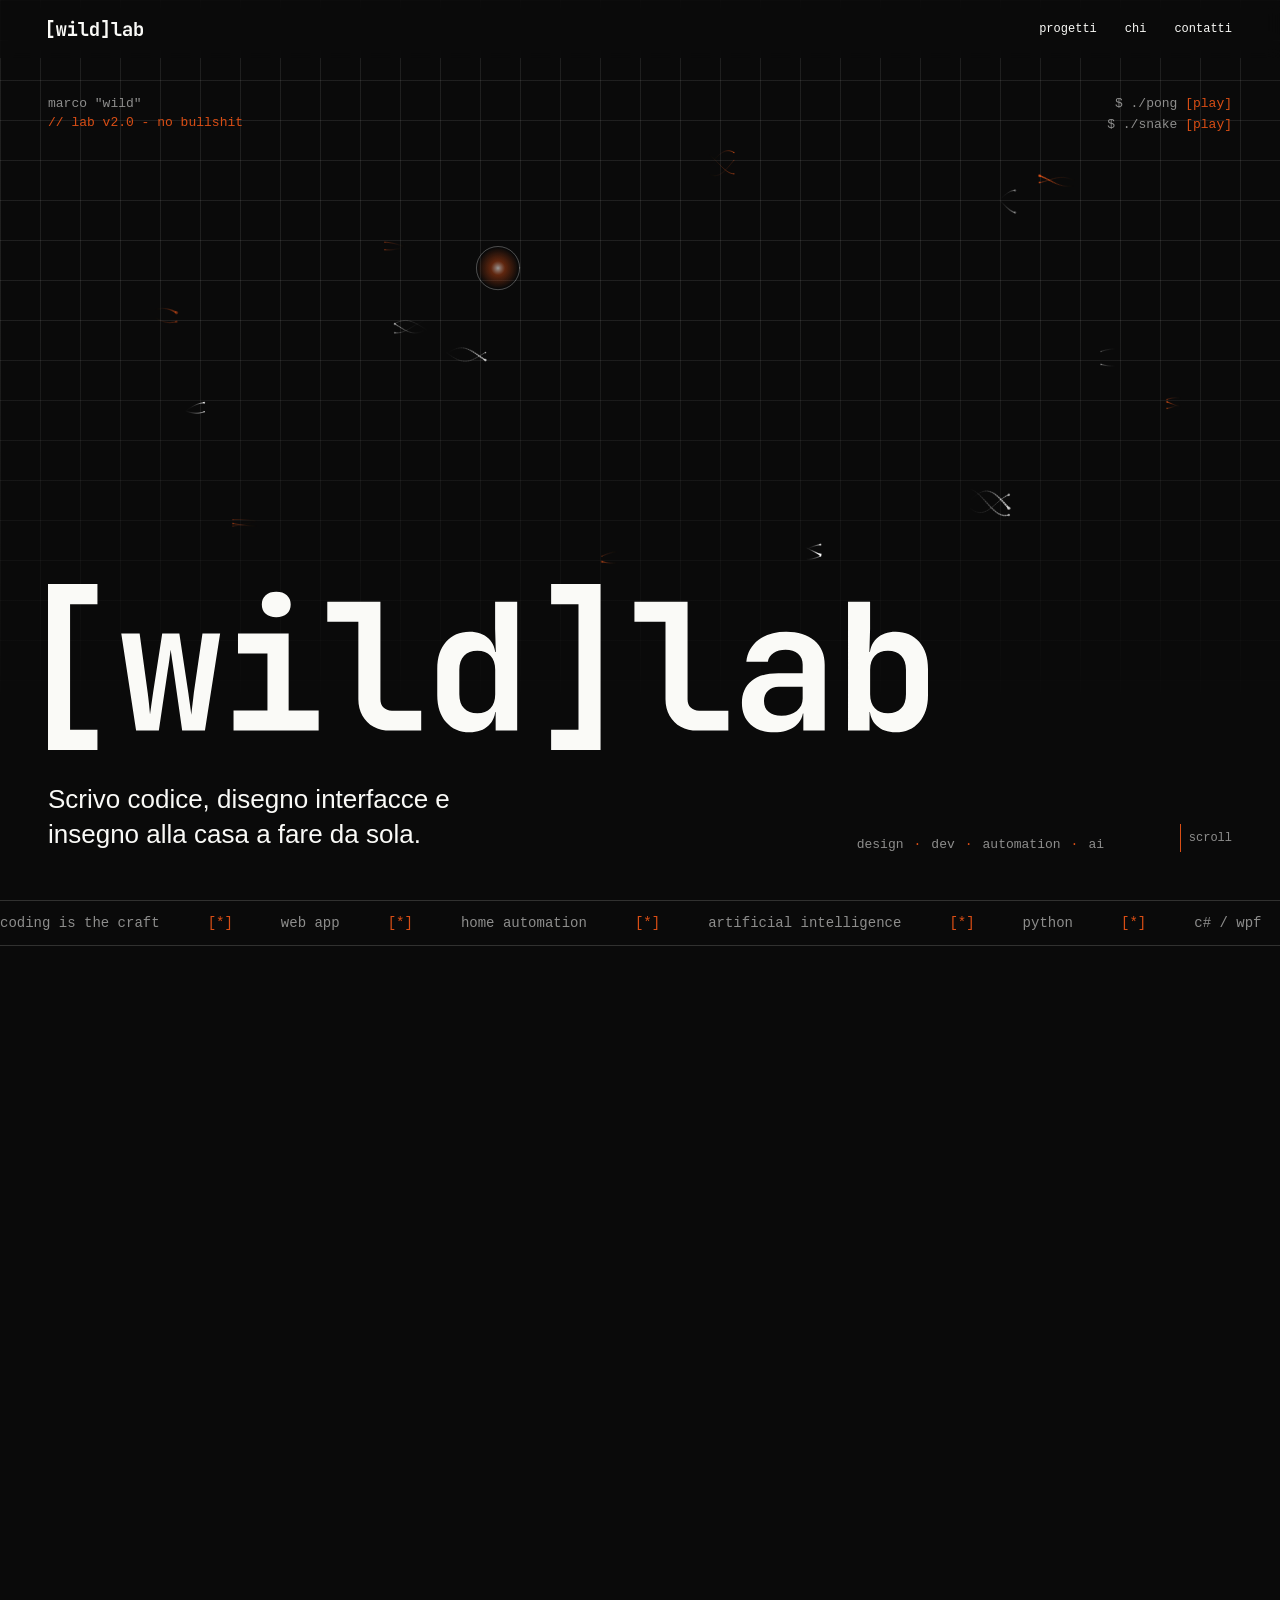
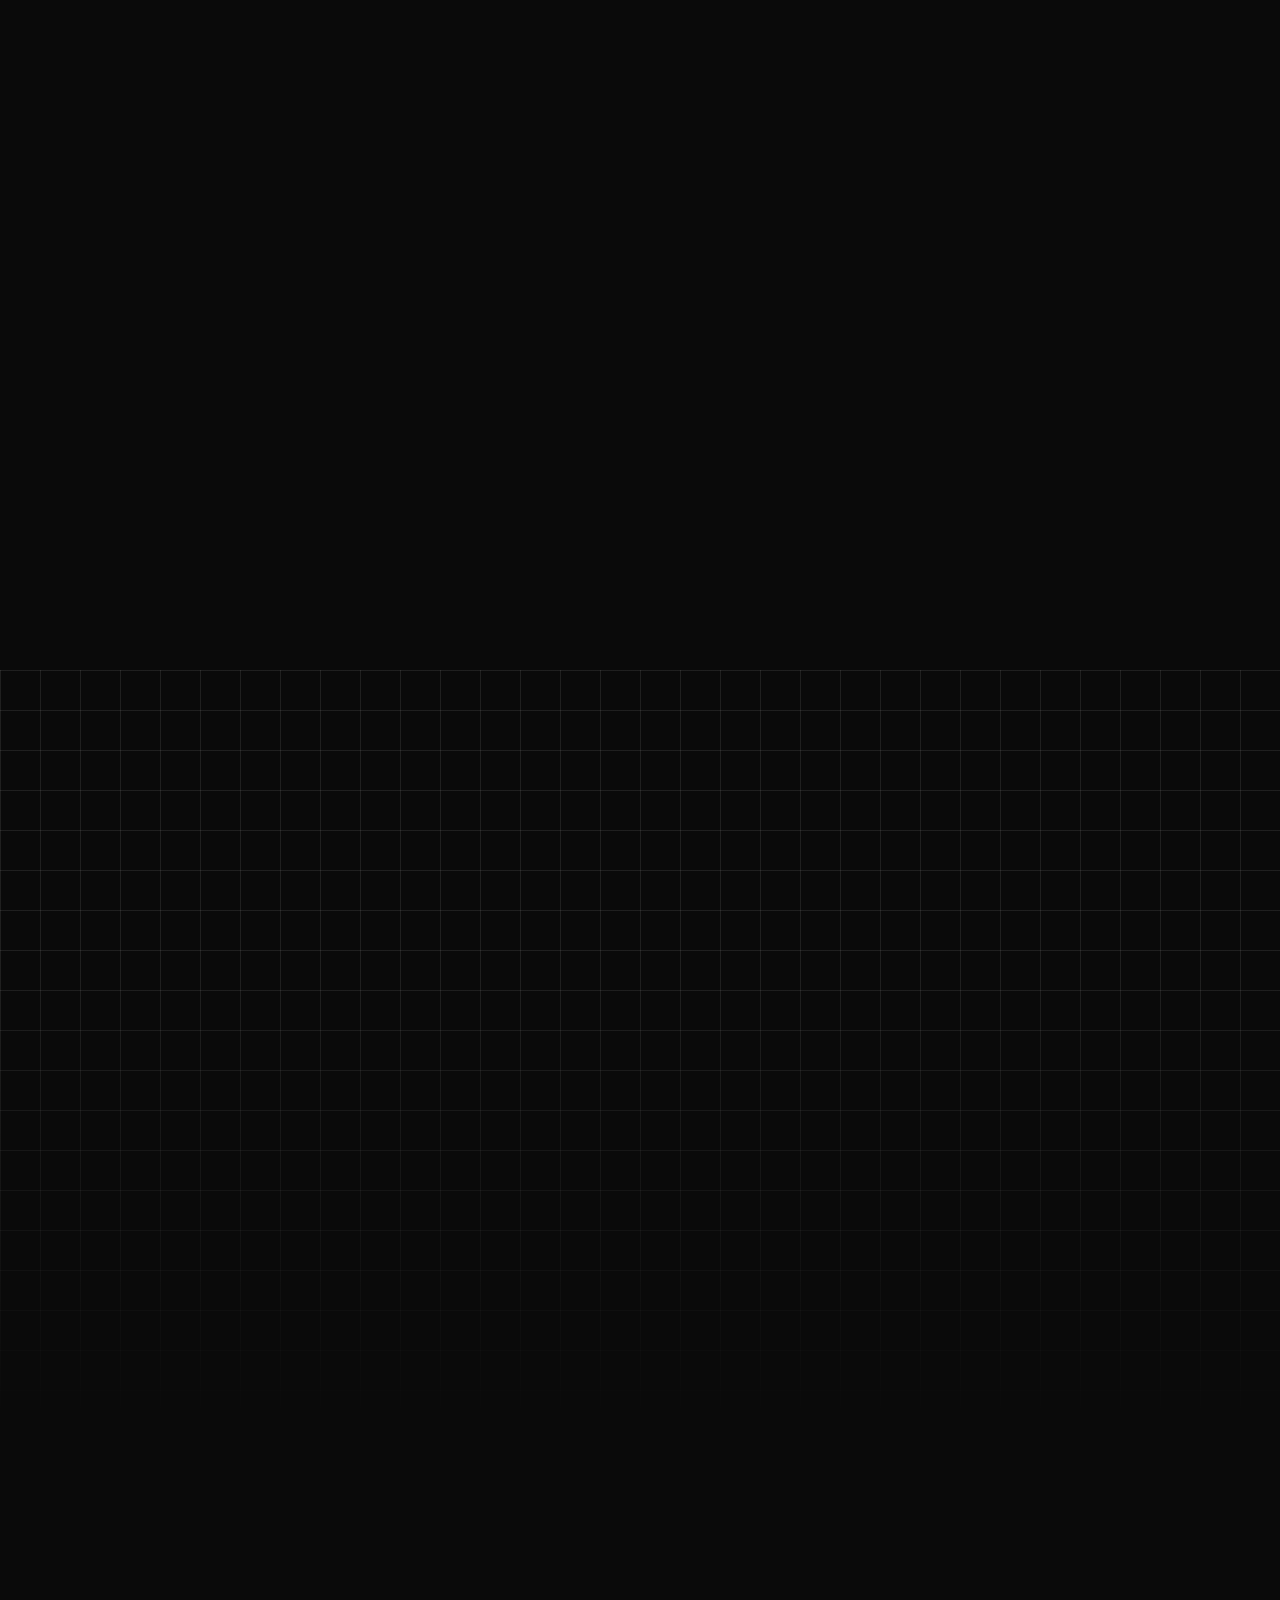
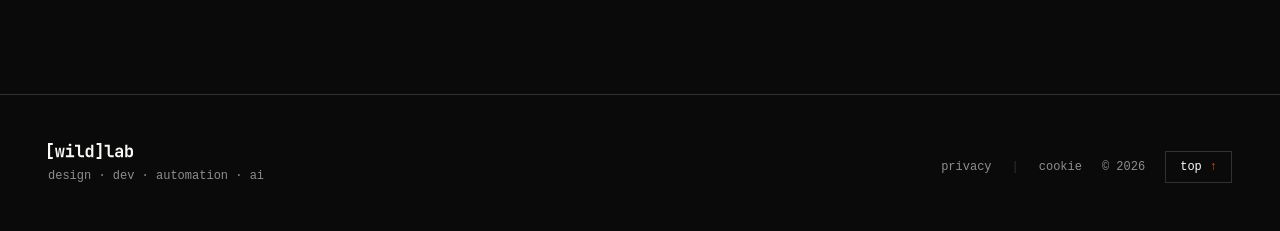
==== index.html @ 45d4d720 "Translate marquee to English and add tech skills Co-Authored-By: Claude Opus 5.5 <noreply@anthropic." ====
<!DOCTYPE html>
<html lang="it">
<head>
<meta charset="utf-8">
<meta name="viewport" content="width=device-width, initial-scale=1">
<meta name="google-site-verification" content="6n95qmiWdIdMx7_6i-3iX0XWfZ9rsQnwUMPsYDpBGYw" />
<!-- Google Analytics - caricato solo dopo consenso (vedi js/main.js) -->
<script>
  window.dataLayer = window.dataLayer || [];
  function gtag(){dataLayer.push(arguments);}
  window.wlLoadGA = function () {
    if (window.__gaLoaded) return;
    window.__gaLoaded = true;
    var s = document.createElement('script');
    s.async = true;
    s.src = 'https://www.googletagmanager.com/gtag/js?id=G-8119K279L1';
    document.head.appendChild(s);
    gtag('js', new Date());
    gtag('config', 'G-8119K279L1');
  };
</script>
<title>[wild]lab - design · dev · automation · ai</title>
<meta name="description" content="Il laboratorio di Marco “Wild”: coding, web app, home automation e intelligenza artificiale. Niente fronzoli.">
<link rel="icon" href="assets/favicon.svg" type="image/svg+xml">
<link rel="icon" href="assets/favicon-32.png" sizes="32x32" type="image/png">
<link rel="apple-touch-icon" href="assets/favicon-180.png">
<link rel="stylesheet" href="css/style.css">
</head>
<body>

<div id="preloader">
  <div id="boot">
    <div class="line cursor-line"><span class="prompt">$</span><span class="cursor"></span></div>
  </div>
</div>

<nav>
  <a class="logo" href="#top"><img src="assets/wildlab-logo-negative.svg" alt="[wild]lab"></a>
  <div class="menu">
    <a href="#lavori">progetti</a>
    <a href="#chi">chi</a>
    <a href="#contatti">contatti</a>
  </div>
</nav>

<header id="top">
  <div class="grid-bg"></div>
  <div class="hero-meta mono">
    <span>marco "wild"</span>
    <span class="comment">// lab v2.0 - no bullshit</span>
  </div>
  <div class="arcade-links">
    <button type="button" class="pong-link mono" id="pong-link">$ ./pong <span class="accent">[play]</span></button>
    <button type="button" class="pong-link mono" id="snake-link">$ ./snake <span class="accent">[play]</span></button>
  </div>
  <canvas class="hero-particles" id="hero-particles" aria-hidden="true"></canvas>
  <div class="hero-content">
    <img class="hero-logo reveal" src="assets/wildlab-logo-negative.svg" alt="[wild]lab">
    <div class="hero-row">
      <p class="hero-claim reveal">Scrivo codice, disegno interfacce e insegno alla casa a fare da sola.</p>
      <div class="hero-tags">
        <span>design</span><span class="dot">·</span><span>dev</span><span class="dot">·</span><span>automation</span><span class="dot">·</span><span>ai</span>
      </div>
    </div>
  </div>
  <div class="scroll-hint">scroll</div>
</header>

<div class="marquee">
  <div class="marquee-track">
    <span>coding is the craft</span><span class="sep">[*]</span><span>web app</span><span class="sep">[*]</span><span>home automation</span><span class="sep">[*]</span><span>artificial intelligence</span><span class="sep">[*]</span><span>python</span><span class="sep">[*]</span><span>c# / wpf</span><span class="sep">[*]</span><span>javascript</span><span class="sep">[*]</span><span>docker</span><span class="sep">[*]</span><span>self-hosted</span><span class="sep">[*]</span>
    <span>coding is the craft</span><span class="sep">[*]</span><span>web app</span><span class="sep">[*]</span><span>home automation</span><span class="sep">[*]</span><span>artificial intelligence</span><span class="sep">[*]</span><span>python</span><span class="sep">[*]</span><span>c# / wpf</span><span class="sep">[*]</span><span>javascript</span><span class="sep">[*]</span><span>docker</span><span class="sep">[*]</span><span>self-hosted</span><span class="sep">[*]</span>
  </div>
</div>

<section id="ambiti">
  <div class="kicker reveal">[01] - ambiti</div>
  <h2 class="reveal">Quattro ambiti, un unico metodo.</h2>
  <div class="ambiti-grid reveal">
    <div class="ambito">
      <span class="tag">[cod]</span>
      <h3>Coding</h3>
      <p>L'attività principale. Frontend, Python, WordPress, automazioni. Codice pulito che tra un anno si legge ancora.</p>
    </div>
    <div class="ambito">
      <span class="tag">[web]</span>
      <h3>Web app</h3>
      <p>Applicazioni web su misura: dal gestionale interno al prodotto pubblico. Interfacce essenziali, zero pesi morti.</p>
    </div>
    <div class="ambito">
      <span class="tag">[hau]</span>
      <h3>Home automation</h3>
      <p>Home Assistant, YAML, integrazioni. La casa che si accende, si spegne e si regola da sola - senza cloud inutili.</p>
    </div>
    <div class="ambito">
      <span class="tag">[ai]</span>
      <h3>Intelligenza artificiale</h3>
      <p>LLM e automazioni AI dentro flussi di lavoro reali. Strumenti che fanno risparmiare tempo, non demo da conferenza.</p>
    </div>
  </div>
</section>

<section id="lavori">
  <div class="kicker reveal">[02] - progetti selezionati</div>
  <h2 class="reveal">Qualche progetto, zero fronzoli.</h2>
  <div>

    <article class="progetto reveal">
      <div class="progetto-info">
        <div class="progetto-meta"><span class="num">01</span><span>desktop app</span><span>10/2026</span></div>
        <h3>lemonize</h3>
        <p>Convertitore ed editor di file per Windows: trascini un file, tieni premuto Shift, Alt o Ctrl e una ruota di scelte si apre attorno al puntatore per convertire, comprimere, modificare o condividere. Tutto gira in locale.</p>
        <div class="progetto-tags"><span>c#</span><span>wpf</span><span>ffmpeg</span></div>
      </div>
      <div class="mockup-ipad"><img src="assets/lemonize.png" alt="Lemonize: finestra principale, ruota di conversione ed editor"></div>
    </article>

    <article class="progetto reveal">
      <div class="progetto-info">
        <div class="progetto-meta"><span class="num">02</span><span>home assistant</span><span>10/2026</span></div>
        <h3>ha-amazon-orders</h3>
        <p>Integrazione non ufficiale per Home Assistant che segue le consegne degli ordini Amazon: stato, avanzamento e consegna prevista di ogni pacco, con un evento a ogni cambiamento.</p>
        <div class="progetto-tags"><span>home assistant</span><span>python</span><span>hacs</span></div>
        <a class="progetto-link" href="https://github.com/LordHenry76/ha-amazon-orders" target="_blank" rel="noopener">github →</a>
      </div>
      <div class="mockup-ipad"><img src="assets/ha-amazon-orders.png" alt="Card ha-amazon-orders in Home Assistant su iPad"></div>
    </article>

    <article class="progetto reveal">
      <div class="progetto-info">
        <div class="progetto-meta"><span class="num">03</span><span>home assistant</span><span>10/2026</span></div>
        <h3>ha-deliveroo</h3>
        <p>Integrazione non ufficiale per Home Assistant che traccia gli ordini Deliveroo: stato, fasi dell'ordine, orario di arrivo, avanzamento e codice da dare al rider, con un evento a ogni cambiamento per costruire automazioni.</p>
        <div class="progetto-tags"><span>home assistant</span><span>python</span><span>hacs</span></div>
        <a class="progetto-link" href="https://github.com/LordHenry76/ha-deliveroo" target="_blank" rel="noopener">github →</a>
      </div>
      <div class="mockup-ipad"><img src="assets/ha-deliveroo.png" alt="Card ha-deliveroo in Home Assistant su iPad"></div>
    </article>

    <article class="progetto reveal">
      <div class="progetto-info">
        <div class="progetto-meta"><span class="num">04</span><span>web app</span><span>09/2026</span></div>
        <h3>lobalù</h3>
        <p>Software gestionale per la ricezione lavorazioni di una moderna calzoleria con stampa ricevute e cartellini di lavorazione.</p>
        <div class="progetto-tags"><span>web app</span><span>html</span><span>python</span></div>
      </div>
      <div class="mockup-ipad"><img src="assets/lobalu.png" alt="Gestionale lobalù su iPad"></div>
    </article>

    <article class="progetto reveal">
      <div class="progetto-info">
        <div class="progetto-meta"><span class="num">05</span><span>design · dev</span><span>07/2026</span></div>
        <h3>avvocatofirmani.it</h3>
        <p>Design e sviluppo del sito per uno studio legale di Pescara specializzato in risarcimento danni: statico, veloce, ottimizzato per la conversione.</p>
        <div class="progetto-tags"><span>html</span><span>css</span><span>javascript</span></div>
        <a class="progetto-link" href="https://avvocatofirmani.it" target="_blank" rel="noopener">visita il sito →</a>
      </div>
      <div class="mockup-ipad"><img src="assets/avvocatofirmani.png" alt="avvocatofirmani.it su iPad"></div>
    </article>

    <article class="progetto reveal">
      <div class="progetto-info">
        <div class="progetto-meta"><span class="num">06</span><span>web app</span><span>04/2026</span></div>
        <h3>blacksheep POS</h3>
        <p>Punto cassa web per un locale di specialità abruzzesi: categorie, comande e stampe di reparto in un'unica interfaccia touch.</p>
        <div class="progetto-tags"><span>web app</span><span>pos</span><span>touch ui</span></div>
      </div>
      <div class="mockup-ipad"><img src="assets/blacksheep-pos.png" alt="Blacksheep POS su iPad"></div>
    </article>

    <article class="progetto reveal">
      <div class="progetto-info">
        <div class="progetto-meta"><span class="num">07</span><span>coding</span><span>02/2026</span></div>
        <h3>whatsapp gateway</h3>
        <p>Integrazione WhatsApp ↔ Chatwoot - Bridge Python self-hosted tra un gateway WhatsApp (OpenWA, patchato a livello sorgente TypeScript) e Chatwoot, per centralizzare le chat clienti di uno studio legale.</p>
        <div class="progetto-tags"><span>python</span><span>rest api</span><span>docker</span></div>
      </div>
      <div class="mockup-ipad"><img src="assets/whatsapp-gateway.png" alt="Chatwoot con canale WhatsApp su iPad"></div>
    </article>

    <article class="progetto reveal">
      <div class="progetto-info">
        <div class="progetto-meta"><span class="num">08</span><span>ai</span><span>05/2025</span></div>
        <h3>lexa</h3>
        <p>Assistente legale basato su LLM e Google Gemini Notebook: chatbot che interroga archivi nazionali e risponde citando le fonti.</p>
        <div class="progetto-tags"><span>llm</span><span>notebooklm</span><span>python</span></div>
      </div>
      <div class="mockup-browser"><div class="shot"><img src="assets/lexa.png" alt="Editor con la pipeline RAG di lexa"></div></div>
    </article>

    <article class="progetto reveal">
      <div class="progetto-info">
        <div class="progetto-meta"><span class="num">09</span><span>home automation</span><span>03/2021</span></div>
        <h3>home assistant</h3>
        <p>Configurazione Home Assistant completa: 40+ automazioni, dashboard custom e zero dipendenze cloud.</p>
        <div class="progetto-tags"><span>home assistant</span><span>yaml</span><span>esphome</span></div>
      </div>
      <div class="mockup-ipad"><img src="assets/home-assistant.png" alt="Dashboard Home Assistant su iPad"></div>
    </article>

  </div>
</section>

<section id="chi">
  <div class="cols">
    <div class="chi-col reveal">
      <div class="kicker">[03] - chi</div>
      <div class="ritratto-wrap">
        <img class="ritratto" src="assets/marco-ritratto-fade.png" alt="Ritratto di Marco">
        <canvas class="ritratto-px" aria-hidden="true"></canvas>
      </div>
      <div class="chi-caption">marco "wild" · design &amp; dev</div>
    </div>
    <div class="chi-testo reveal">
      <h2>Wild nell'approccio, essenziale nel risultato.</h2>
      <p>Sono Marco, per gli amici "Wild". [wild]lab è il laboratorio con cui firmo tutto quello che progetto e sviluppo: interfacce, siti, automazioni domestiche e strumenti che usano l'AI per fare cose utili - non per fare scena.</p>
      <p>Il metodo è sempre lo stesso: capire il problema, togliere il superfluo, scrivere codice che tra un anno si legga ancora. Niente fronzoli, niente concessioni al trendy. Mille no per ogni sì.</p>
      <div class="stack">
        <div class="stack-row"><span class="k">linguaggi</span><span class="v">Python · JavaScript · PHP · YAML · SQL</span></div>
        <div class="stack-row"><span class="k">web</span><span class="v">Html · CSS · Flask · frontend vanilla · REST API · Wordpress</span></div>
        <div class="stack-row"><span class="k">automation</span><span class="v">Home Assistant · ESPHome · MQTT · Node-RED</span></div>
        <div class="stack-row"><span class="k">ai</span><span class="v">LLM API · RAG · function calling · automazioni</span></div>
        <div class="stack-row"><span class="k">design</span><span class="v">identità visive · UI · editoria · Figma</span></div>
      </div>
    </div>
  </div>
</section>

<section id="contatti">
  <div class="grid-bg"></div>
  <div class="inner">
    <div class="kicker reveal">[04] - contatti</div>
    <h2 class="reveal">Hai un problema interessante? <span style="color:var(--accent)">Parliamone.</span></h2>
    <form class="contact-form reveal" action="https://formspree.io/f/xlgqbeqo" method="POST">
      <div class="form-row">
        <label>nome
          <input type="text" name="nome" required placeholder="mario rossi">
        </label>
        <label>email
          <input type="email" name="email" required placeholder="mario@esempio.it">
        </label>
      </div>
      <label>messaggio
        <textarea name="messaggio" required rows="4" placeholder="raccontami il problema…"></textarea>
      </label>
      <label class="form-consent mono">
        <input type="checkbox" name="privacy" required>
        <span>Ho letto l'<a href="privacy.html">informativa privacy</a> e acconsento al trattamento dei dati per ricevere una risposta.</span>
      </label>
      <button type="submit">invia →</button>
    </form>
    <div class="social-links reveal">
      <a href="https://github.com/LordHenry76/" target="_blank" rel="noopener" aria-label="GitHub">
        <svg viewBox="0 0 24 24" width="26" height="26" fill="currentColor" aria-hidden="true"><path d="M12 .5C5.37.5 0 5.87 0 12.5c0 5.3 3.44 9.8 8.21 11.39.6.11.82-.26.82-.58 0-.29-.01-1.04-.02-2.05-3.34.73-4.04-1.61-4.04-1.61-.55-1.39-1.34-1.76-1.34-1.76-1.09-.75.08-.73.08-.73 1.21.09 1.84 1.24 1.84 1.24 1.07 1.84 2.81 1.31 3.5 1 .11-.78.42-1.31.76-1.61-2.67-.3-5.47-1.33-5.47-5.93 0-1.31.47-2.38 1.24-3.22-.13-.3-.54-1.52.11-3.18 0 0 1.01-.32 3.3 1.23a11.5 11.5 0 016 0c2.29-1.55 3.3-1.23 3.3-1.23.65 1.66.24 2.88.12 3.18.77.84 1.23 1.91 1.23 3.22 0 4.61-2.8 5.62-5.48 5.92.43.37.81 1.1.81 2.22 0 1.6-.01 2.9-.01 3.29 0 .32.21.7.82.58C20.57 22.29 24 17.8 24 12.5 24 5.87 18.63.5 12 .5z"/></svg>
      </a>
      <a href="https://www.linkedin.com/in/marco-palmieri-2021/" target="_blank" rel="noopener" aria-label="LinkedIn">
        <svg viewBox="0 0 24 24" width="26" height="26" fill="currentColor" aria-hidden="true"><path d="M20.45 20.45h-3.56v-5.57c0-1.33-.02-3.04-1.85-3.04-1.85 0-2.14 1.45-2.14 2.94v5.67H9.35V9h3.42v1.56h.05c.48-.9 1.64-1.85 3.37-1.85 3.6 0 4.27 2.37 4.27 5.46v6.28zM5.34 7.43a2.07 2.07 0 110-4.14 2.07 2.07 0 010 4.14zM7.12 20.45H3.55V9h3.57v11.45zM22.22 0H1.77C.79 0 0 .77 0 1.72v20.56C0 23.23.79 24 1.77 24h20.45c.98 0 1.78-.77 1.78-1.72V1.72C24 .77 23.2 0 22.22 0z"/></svg>
      </a>
      <a href="https://www.instagram.com/lordhenry76/" target="_blank" rel="noopener" aria-label="Instagram">
        <svg viewBox="0 0 24 24" width="26" height="26" fill="none" stroke="currentColor" stroke-width="2" aria-hidden="true"><rect x="2" y="2" width="20" height="20" rx="5"/><circle cx="12" cy="12" r="4.5"/><circle cx="17.5" cy="6.5" r="1.2" fill="currentColor" stroke="none"/></svg>
      </a>
    </div>
  </div>
</section>

<footer>
  <div class="footer-brand">
    <img src="assets/wildlab-logo-negative.svg" alt="[wild]lab">
    <span>design · dev · automation · ai</span>
  </div>
  <div class="footer-meta">
    <a href="privacy.html">privacy</a>
    <span class="sep">|</span>
    <button type="button" class="cookie-prefs" id="cookie-prefs">cookie</button>
    <span>© 2026</span>
    <a class="top-link" href="#top">top <span class="arrow">↑</span></a>
  </div>
</footer>

<div class="cookie-banner mono" id="cookie-banner" hidden>
  <div class="cookie-msg"><span class="prompt">$</span> cookies --statistici <span class="sub">// Google Analytics, solo per capire quante persone passano di qui. <a href="privacy.html">informativa</a></span></div>
  <div class="cookie-actions">
    <button type="button" id="cookie-accept">[accetta]</button>
    <button type="button" id="cookie-reject">[rifiuta]</button>
  </div>
</div>

<div class="pong-overlay" id="pong-overlay" hidden>
  <div class="pong-bar mono"><span><span class="prompt">$</span> ./pong - primo a 5 vince</span><span>wildlab arcade v0.1</span></div>
  <canvas id="pong-canvas" width="720" height="480"></canvas>
  <div class="pong-bar mono"><span>mouse, dito o ↑/↓ per muoverti · spazio o tap per servire</span><button type="button" class="pong-close" id="pong-close">esci [esc]</button></div>
</div>

<div class="pong-overlay" id="snake-overlay" hidden>
  <div class="pong-bar mono"><span><span class="prompt">$</span> ./snake - mangia, cresci, non sbattere</span><span>wildlab arcade v0.1</span></div>
  <canvas id="snake-canvas" width="720" height="480"></canvas>
  <div class="pong-bar mono"><span>frecce o swipe per girare · spazio o tap per iniziare</span><button type="button" class="pong-close" id="snake-close">esci [esc]</button></div>
</div>

<template id="__bundler_thumbnail" data-bg-color="#0A0A0A"><svg viewBox="0 0 100 100" xmlns="http://www.w3.org/2000/svg"><rect width="100" height="100" fill="#0A0A0A"/><text x="50" y="58" font-family="monospace" font-size="22" fill="#D94E15" text-anchor="middle">[wl]</text></svg></template>
<script src="js/main.js"></script>
</body>
</html>
---- css/style.css ----
/* [wild]lab — landing page */
@font-face { font-family: 'Space Grotesk'; src: url('../fonts/SpaceGrotesk.ttf'); font-weight: 300 700; font-display: swap; }
@font-face { font-family: 'JetBrains Mono'; src: url('../fonts/JetBrainsMono.ttf'); font-weight: 100 800; font-display: swap; }

:root {
  --bg: #0A0A0A;
  --fg: #FAFAF7;
  --sub: rgba(250, 250, 247, 0.55);
  --border: rgba(250, 250, 247, 0.16);
  --grid: rgba(250, 250, 247, 0.09);
  --accent: #D94E15;
  --graphite: #3D3D3A;
  --chrome-bg: #1A1A18;
  --chrome-field: rgba(250, 250, 247, 0.08);
  --pad: clamp(20px, 5vw, 48px);
}

* { box-sizing: border-box; }
html { scroll-behavior: smooth; -webkit-text-size-adjust: 100%; text-size-adjust: 100%; }
body {
  margin: 0;
  background: var(--bg);
  color: var(--fg);
  font-family: 'Space Grotesk', sans-serif;
  -webkit-font-smoothing: antialiased;
}
a { color: inherit; }
a:hover { color: var(--accent); }
.mono { font-family: 'JetBrains Mono', monospace; }

/* Preloader */
#preloader {
  position: fixed; inset: 0; z-index: 100;
  background: var(--bg); color: var(--fg);
  font-family: 'JetBrains Mono', monospace; font-size: 14px;
  display: flex; align-items: flex-end; padding: var(--pad);
  transition: transform .7s cubic-bezier(.76, 0, .24, 1), opacity .5s;
}
#preloader.hide { transform: translateY(-100%); opacity: .4; }
#preloader.gone { display: none; }
#boot { display: flex; flex-direction: column; gap: 8px; width: 100%; }
#boot .line { display: flex; gap: 12px; opacity: .9; }
#boot .prompt { color: var(--graphite); }
#boot .ok { color: var(--accent); }
.cursor {
  display: inline-block; width: 9px; height: 17px;
  background: var(--accent);
  animation: blink 1s step-end infinite;
}
@keyframes blink { 0%, 49% { opacity: 1; } 50%, 100% { opacity: 0; } }

/* Reveal on scroll */
.reveal { opacity: 0; transform: translateY(28px); }
.reveal.in {
  opacity: 1; transform: translateY(0);
  transition: opacity .7s ease, transform .7s cubic-bezier(.22, 1, .36, 1);
}

/* Nav */
nav {
  position: fixed; top: 0; left: 0; right: 0; z-index: 50;
  display: flex; justify-content: space-between; align-items: center;
  padding: clamp(14px, 3vw, 20px) var(--pad);
  color: #FAFAF7;
  background: rgba(10, 10, 10, 0.8);
  backdrop-filter: blur(8px);
  -webkit-backdrop-filter: blur(8px);
}
nav .logo img { height: 18px; display: block; }
nav .menu { display: flex; gap: 28px; font-family: 'JetBrains Mono', monospace; font-size: 12px; }
nav .menu a { text-decoration: none; color: #FAFAF7; }
nav .menu a:hover { color: var(--accent); }

/* Hero */
header {
  min-height: 100svh;
  display: flex; flex-direction: column; justify-content: flex-end;
  padding: var(--pad); position: relative;
}
.grid-bg {
  position: absolute; inset: 0; pointer-events: none;
  background-image:
    linear-gradient(var(--grid) 1px, transparent 1px),
    linear-gradient(90deg, var(--grid) 1px, transparent 1px);
  background-size: 40px 40px;
  -webkit-mask-image: linear-gradient(to bottom, black 0%, black 35%, transparent 80%);
  mask-image: linear-gradient(to bottom, black 0%, black 35%, transparent 80%);
}
.hero-particles {
  position: absolute; left: 0; right: 0; width: 100%;
  top: 150px; height: 120px; z-index: 0;
  pointer-events: none;
  -webkit-mask-image: linear-gradient(to right, transparent 0%, black 12%, black 88%, transparent 100%);
  mask-image: linear-gradient(to right, transparent 0%, black 12%, black 88%, transparent 100%);
}
.hero-meta {
  font-family: 'JetBrains Mono', monospace; font-size: 13px; color: var(--sub);
  position: absolute; top: 96px; left: var(--pad);
  display: flex; flex-direction: column; gap: 4px;
}
.hero-meta .comment { color: var(--accent); }
.hero-content { display: flex; flex-direction: column; gap: 32px; }
.hero-logo { width: min(880px, 86vw); display: block; }
.hero-row {
  display: flex; justify-content: space-between; align-items: flex-end;
  flex-wrap: wrap; gap: 16px; padding-right: clamp(70px, 10vw, 140px);
}
.hero-claim {
  margin: 0; font-size: clamp(18px, 2.2vw, 26px); font-weight: 500;
  max-width: 32ch; line-height: 1.35; text-wrap: pretty;
}
.hero-tags {
  font-family: 'JetBrains Mono', monospace; font-size: 13px; color: var(--sub);
  display: flex; gap: 10px; flex-wrap: wrap;
}
.hero-tags .dot { color: var(--accent); }
.scroll-hint {
  position: absolute; bottom: var(--pad); right: var(--pad);
  font-family: 'JetBrains Mono', monospace; font-size: 12px; color: var(--sub);
  display: flex; align-items: center; gap: 8px;
}
.scroll-hint::before { content: ''; width: 1px; height: 28px; background: var(--accent); }

/* Marquee */
.marquee {
  overflow: hidden;
  border-top: 1px solid var(--border);
  border-bottom: 1px solid var(--border);
  padding: 14px 0;
}
.marquee-track {
  display: flex; width: max-content;
  animation: marquee 80s linear infinite;
  font-family: 'JetBrains Mono', monospace; font-size: 14px;
  color: var(--sub); white-space: nowrap;
}
.marquee-track > span { margin-right: 48px; }
.marquee-track .sep { color: var(--accent); }
@keyframes marquee { from { transform: translateX(0); } to { transform: translateX(-50%); } }

/* Sections */
section { padding: clamp(64px, 10vw, 120px) var(--pad); }
.kicker {
  font-family: 'JetBrains Mono', monospace; font-size: 13px;
  color: var(--accent); margin-bottom: 12px;
}
h2 {
  margin: 0 0 64px; font-size: clamp(32px, 4.5vw, 56px);
  font-weight: 700; letter-spacing: -.02em; line-height: 1.05; max-width: 20ch;
}

/* Ambiti */
.ambiti-grid {
  display: grid; grid-template-columns: repeat(auto-fit, minmax(240px, 1fr));
  gap: 1px; background: var(--border); border: 1px solid var(--border);
}
.ambito {
  background: var(--bg); padding: 32px 28px;
  display: flex; flex-direction: column; gap: 14px; min-height: 200px;
}
.ambito:hover { background: rgba(250, 250, 247, 0.05); }
.ambito .tag { font-family: 'JetBrains Mono', monospace; font-size: 12px; color: var(--accent); }
.ambito h3 { margin: 0; font-size: 24px; font-weight: 700; letter-spacing: -.01em; }
.ambito p { margin: 0; font-size: 14.5px; line-height: 1.6; color: var(--sub); text-wrap: pretty; }

/* Portfolio */
#lavori h2 { margin-bottom: 72px; }
.progetto {
  border-top: 1px solid var(--border); padding: 40px 0;
  display: grid; grid-template-columns: repeat(auto-fit, minmax(min(100%, 340px), 1fr));
  gap: clamp(24px, 4vw, 48px); align-items: start;
}
.progetto-info { display: flex; flex-direction: column; gap: 18px; position: sticky; top: 96px; }
.progetto-meta {
  display: flex; gap: 16px; align-items: baseline;
  font-family: 'JetBrains Mono', monospace; font-size: 13px; color: var(--sub);
}
.progetto-meta .num { color: var(--accent); }
.progetto h3 {
  margin: 0; font-size: clamp(28px, 3.4vw, 44px);
  font-weight: 700; letter-spacing: -.02em; line-height: 1;
}
.progetto p { margin: 0; font-size: 15px; line-height: 1.6; color: var(--sub); max-width: 44ch; text-wrap: pretty; }
.progetto-tags { display: flex; gap: 8px; flex-wrap: wrap; }
.progetto-tags span {
  font-family: 'JetBrains Mono', monospace; font-size: 11.5px; color: var(--sub);
  border: 1px solid var(--border); padding: 4px 10px;
}
.mockup-ipad {
  aspect-ratio: 1276 / 960; width: 86%; margin: 0 auto;
  border-radius: 26px; overflow: hidden;
}
.mockup-ipad img, .mockup-browser .shot img { width: 100%; height: 100%; object-fit: contain; display: block; }
.mockup-browser { border: 1px solid var(--border); border-radius: 10px; overflow: hidden; width: 86%; margin: 0 auto; }
.mockup-browser .shot { aspect-ratio: 1276 / 960; }
.mockup-browser .shot img { object-fit: cover; }

/* About */
#chi .cols {
  display: grid; grid-template-columns: repeat(auto-fit, minmax(min(100%, 340px), 1fr));
  gap: clamp(32px, 5vw, 64px); align-items: start;
}
.ritratto-wrap { position: relative; width: min(320px, 100%); }
.ritratto { width: 100%; aspect-ratio: 2 / 3; object-fit: cover; display: block; }
.ritratto-px {
  position: absolute; inset: 0; width: 100%; height: 100%;
  display: block; pointer-events: none;
  image-rendering: pixelated;
  opacity: 1; transition: opacity .45s ease;
}
.ritratto-wrap:hover .ritratto-px, .ritratto-wrap:focus-within .ritratto-px, .ritratto-wrap.revealed .ritratto-px { opacity: 0; }
.chi-col { display: flex; flex-direction: column; gap: 24px; }
.chi-caption { font-family: 'JetBrains Mono', monospace; font-size: 12px; color: var(--sub); }
.chi-testo { display: flex; flex-direction: column; gap: 28px; }
.chi-testo h2 { margin: 0; font-size: clamp(30px, 4vw, 50px); line-height: 1.1; text-wrap: pretty; }
.chi-testo > p { margin: 0; font-size: 17px; line-height: 1.7; color: var(--sub); max-width: 56ch; text-wrap: pretty; }
.stack { border-top: 1px solid var(--border); }
.stack-row {
  display: grid; grid-template-columns: minmax(110px, 180px) 1fr; gap: 16px;
  padding: 16px 0; border-bottom: 1px solid var(--border); align-items: baseline;
  font-family: 'JetBrains Mono', monospace;
}
.stack-row .k { font-size: 12px; color: var(--accent); }
.stack-row .v { font-size: 13.5px; color: var(--sub); line-height: 1.6; }

/* Contatti */
#contatti {
  padding: clamp(80px, 12vw, 140px) var(--pad) clamp(64px, 10vw, 120px);
  position: relative;
}
#contatti .grid-bg {
  -webkit-mask-image: linear-gradient(to bottom, black 0%, black 30%, transparent 75%);
  mask-image: linear-gradient(to bottom, black 0%, black 30%, transparent 75%);
}
#contatti .inner { position: relative; }
#contatti h2 { margin-bottom: 40px; font-size: clamp(36px, 6vw, 84px); line-height: 1; max-width: 16ch; text-wrap: pretty; }
.contatti-links {
  display: flex; flex-direction: column; gap: 2px;
  font-family: 'JetBrains Mono', monospace; font-size: clamp(15px, 1.8vw, 20px);
}
.contatti-links a {
  text-decoration: none; color: var(--fg); padding: 14px 0;
  border-top: 1px solid var(--border);
  display: flex; justify-content: space-between; align-items: center;
}
.contatti-links a:last-child { border-bottom: 1px solid var(--border); }
.contatti-links a:hover { color: var(--accent); }
.contatti-links .arrow { color: var(--accent); }
.social-links { display: flex; gap: 20px; align-items: center; }
.social-links a {
  color: var(--fg); display: inline-flex; padding: 10px;
  border: 1px solid var(--border); border-radius: 50%;
  transition: color .2s, border-color .2s, transform .2s;
}
.social-links a:hover { color: var(--accent); border-color: var(--accent); transform: translateY(-2px); }

/* Form contatti */
.contact-form { display: flex; flex-direction: column; gap: 20px; max-width: 640px; margin-bottom: 64px; }
.form-row { display: grid; grid-template-columns: repeat(auto-fit, minmax(min(100%, 260px), 1fr)); gap: 20px; }
.contact-form label {
  display: flex; flex-direction: column; gap: 8px;
  font-family: 'JetBrains Mono', monospace; font-size: 12px; color: var(--sub);
}
.contact-form input, .contact-form textarea {
  background: var(--bg); border: 1px solid var(--border); color: var(--fg);
  font-family: 'JetBrains Mono', monospace; font-size: 14px;
  padding: 12px 14px; outline: none; border-radius: 0;
}
.contact-form textarea { resize: vertical; }
.contact-form input:focus, .contact-form textarea:focus { border-color: var(--accent); }
.contact-form button {
  align-self: flex-start; background: var(--accent); color: #FAFAF7; border: none;
  font-family: 'JetBrains Mono', monospace; font-size: 14px; font-weight: 700;
  padding: 14px 28px; cursor: pointer;
}
.contact-form button:hover { background: var(--fg); color: var(--bg); }
.contact-form button:disabled { opacity: .5; cursor: wait; }
.form-status { font-family: 'JetBrains Mono', monospace; font-size: 13px; color: var(--sub); min-height: 1.2em; }
.form-status .ok { color: var(--accent); }

/* Modale conferma form */
.form-modal {
  position: fixed; inset: 0; z-index: 200;
  background: rgba(10, 10, 10, 0.75);
  display: flex; align-items: center; justify-content: center;
  opacity: 0; pointer-events: none; transition: opacity .3s;
}
.form-modal.open { opacity: 1; pointer-events: auto; }
.form-modal-box {
  background: var(--bg); border: 1px solid var(--border);
  padding: 36px 40px; max-width: 420px; width: calc(100% - 48px);
  display: flex; flex-direction: column; gap: 24px;
  transform: translateY(12px); transition: transform .3s;
}
.form-modal.open .form-modal-box { transform: translateY(0); }
.form-modal-msg { font-size: 15px; line-height: 1.7; color: var(--fg); }
.form-modal-msg .prompt { color: var(--graphite); }
.form-modal-msg .ok { color: var(--accent); }
.form-modal-msg .sub { color: var(--sub); font-size: 13px; }
.form-modal-close {
  align-self: flex-start; background: transparent; border: 1px solid var(--border);
  color: var(--fg); font-family: 'JetBrains Mono', monospace; font-size: 13px;
  padding: 10px 18px; cursor: pointer;
}
.form-modal-close:hover { color: var(--accent); border-color: var(--accent); }

/* Footer */
footer {
  padding: var(--pad); border-top: 1px solid var(--border);
  display: flex; justify-content: space-between; align-items: flex-end;
  flex-wrap: wrap; gap: 24px;
}
.footer-brand { display: flex; flex-direction: column; gap: 10px; }
.footer-brand img { height: 16px; align-self: flex-start; }
.footer-brand span, .footer-meta { font-family: 'JetBrains Mono', monospace; font-size: 12px; color: var(--sub); }
.footer-meta { display: flex; gap: 20px; align-items: center; flex-wrap: wrap; }
.footer-meta .sep { color: var(--border); user-select: none; }
.footer-meta .top-link { margin-left: auto; }
.footer-meta span { white-space: nowrap; }
.footer-meta .top-link {
  color: var(--fg); border: 1px solid var(--border); padding: 8px 14px;
  display: flex; align-items: center; gap: 8px;
}
.footer-meta .top-link .arrow { color: var(--accent); }
.footer-meta .top-link:hover { color: var(--accent); border-color: var(--accent); }
.footer-meta a { color: var(--sub); text-decoration: none; }
.footer-meta a:hover { color: var(--accent); }

/* Pong */
.arcade-links {
  position: absolute; top: 96px; right: var(--pad);
  display: flex; flex-direction: column; gap: 6px; align-items: flex-end;
}
.pong-link {
  background: none; border: none; padding: 0; cursor: pointer;
  font-family: 'JetBrains Mono', monospace; font-size: 13px; color: var(--sub);
}
.pong-link:hover { color: var(--accent); }
.pong-link .accent { color: var(--accent); }
.pong-overlay {
  position: fixed; inset: 0; z-index: 300;
  background: rgba(10, 10, 10, 0.8);
  backdrop-filter: blur(6px); -webkit-backdrop-filter: blur(6px);
  display: flex; flex-direction: column; align-items: center; justify-content: center; gap: 16px;
  color: var(--fg);
  padding: 12px; box-sizing: border-box; overflow: auto;
}
.pong-overlay[hidden] { display: none; }
.pong-bar {
  display: flex; justify-content: space-between; align-items: center; gap: 16px; flex-wrap: wrap;
  width: min(720px, 92vw, calc((100dvh - 130px) * 1.5)); font-size: 12px; color: var(--sub);
}
.pong-bar .prompt { color: var(--accent); }
#pong-canvas, #snake-canvas {
  width: min(720px, 92vw, calc((100dvh - 130px) * 1.5)); aspect-ratio: 3 / 2;
  border: 1px solid var(--border); background: #0A0A0A; touch-action: none;
}
.pong-close {
  background: transparent; border: 1px solid var(--border); color: var(--fg);
  font-family: 'JetBrains Mono', monospace; font-size: 12px; padding: 8px 14px; cursor: pointer;
}
.pong-close:hover { color: var(--accent); border-color: var(--accent); }

@media (max-width: 700px) {
  .progetto-info { position: static; }
  .footer-brand span, .footer-meta { font-size: 11px; }
  .footer-meta { gap: 12px; width: 100%; }
  .footer-meta .top-link { padding: 6px 10px; }
  .hero-meta { top: 84px; }
  .hero-meta .comment { max-width: 52vw; }
  .arcade-links { top: 84px; right: var(--pad); }
}

/* iPhone landscape: hero logo too tall */
@media (max-height: 500px) {
  header { padding-top: 150px; }
  .hero-logo { width: min(420px, 46vw); }
  .hero-content { gap: 20px; }
  .hero-claim { font-size: 17px; }
}


/* Cookie banner */
.cookie-banner {
  position: fixed; left: 24px; right: 24px; bottom: 24px; z-index: 300;
  background: var(--bg); border: 1px solid var(--border);
  padding: 18px 22px; display: flex; align-items: center; justify-content: space-between;
  gap: 24px; flex-wrap: wrap; font-size: 13px;
  box-shadow: 0 12px 40px rgba(0, 0, 0, 0.5);
}
.cookie-banner[hidden] { display: none; }
.cookie-msg { color: var(--fg); line-height: 1.6; }
.cookie-msg .prompt { color: var(--graphite); }
.cookie-msg .sub { color: var(--sub); }
.cookie-msg a { color: var(--accent); text-decoration: none; }
.cookie-msg a:hover { text-decoration: underline; }
.cookie-actions { display: flex; gap: 12px; }
.cookie-actions button {
  background: transparent; border: 1px solid var(--border); color: var(--fg);
  font-family: 'JetBrains Mono', monospace; font-size: 13px;
  padding: 10px 16px; cursor: pointer;
}
.cookie-actions button:hover { color: var(--accent); border-color: var(--accent); }
#cookie-accept { border-color: var(--accent); color: var(--accent); }
#cookie-accept:hover { background: var(--accent); color: #FAFAF7; }
.cookie-prefs {
  background: none; border: none; padding: 0; cursor: pointer;
  font-family: 'JetBrains Mono', monospace; font-size: inherit; color: inherit;
}
.cookie-prefs:hover { color: var(--accent); }
@media (max-width: 640px) {
  .cookie-banner { left: 12px; right: 12px; bottom: 12px; }
}

/* Consenso privacy nel form */
.form-consent {
  flex-direction: row !important; align-items: flex-start; gap: 10px !important;
  font-size: 12px; color: var(--sub); line-height: 1.6; cursor: pointer;
}
.form-consent input[type="checkbox"] {
  appearance: none; -webkit-appearance: none; flex: none;
  width: 16px; height: 16px; margin-top: 2px;
  background: var(--bg); border: 1px solid var(--border); cursor: pointer;
}
.form-consent input[type="checkbox"]:checked {
  background: var(--accent); border-color: var(--accent);
}
.form-consent a { color: var(--accent); text-decoration: none; }
.form-consent a:hover { text-decoration: underline; }

.progetto-link { color: var(--accent); text-decoration: none; font-size: 14px; letter-spacing: .04em; align-self: flex-start; }
.progetto-link:hover { text-decoration: underline; }
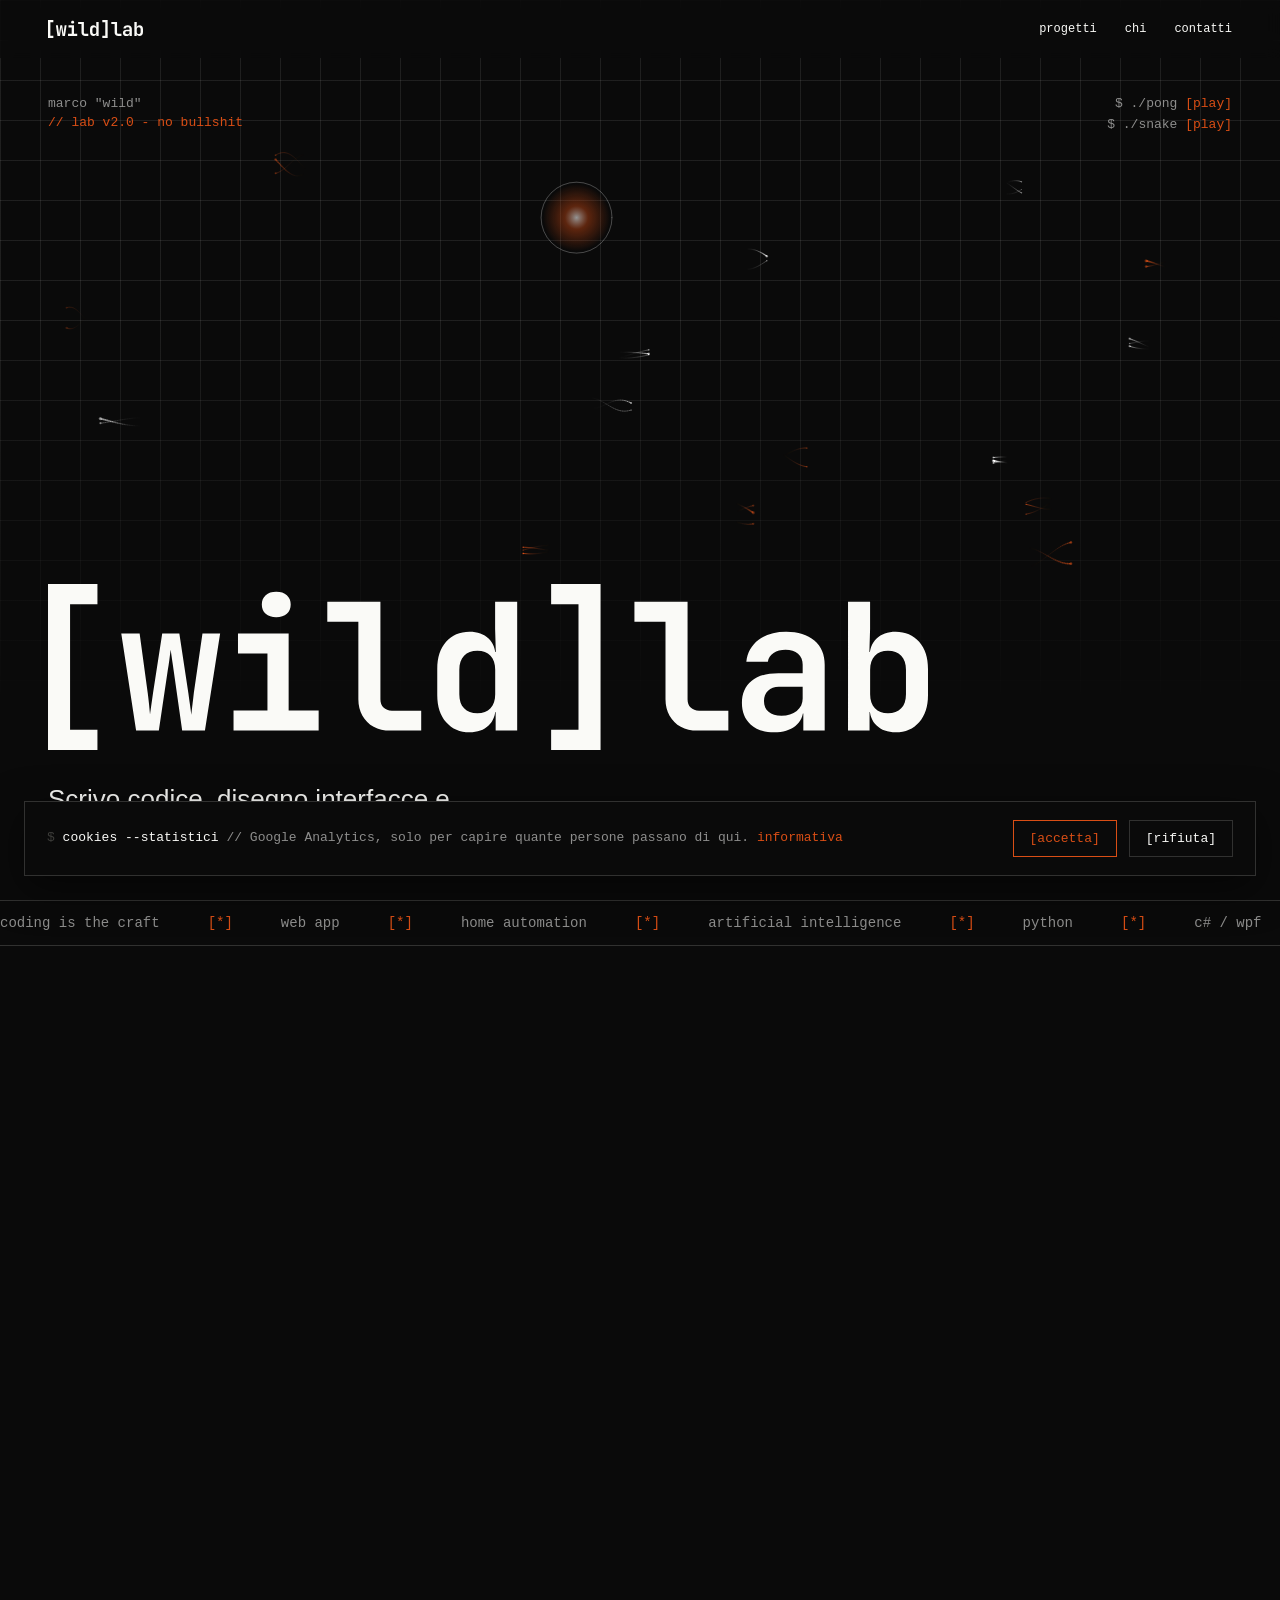
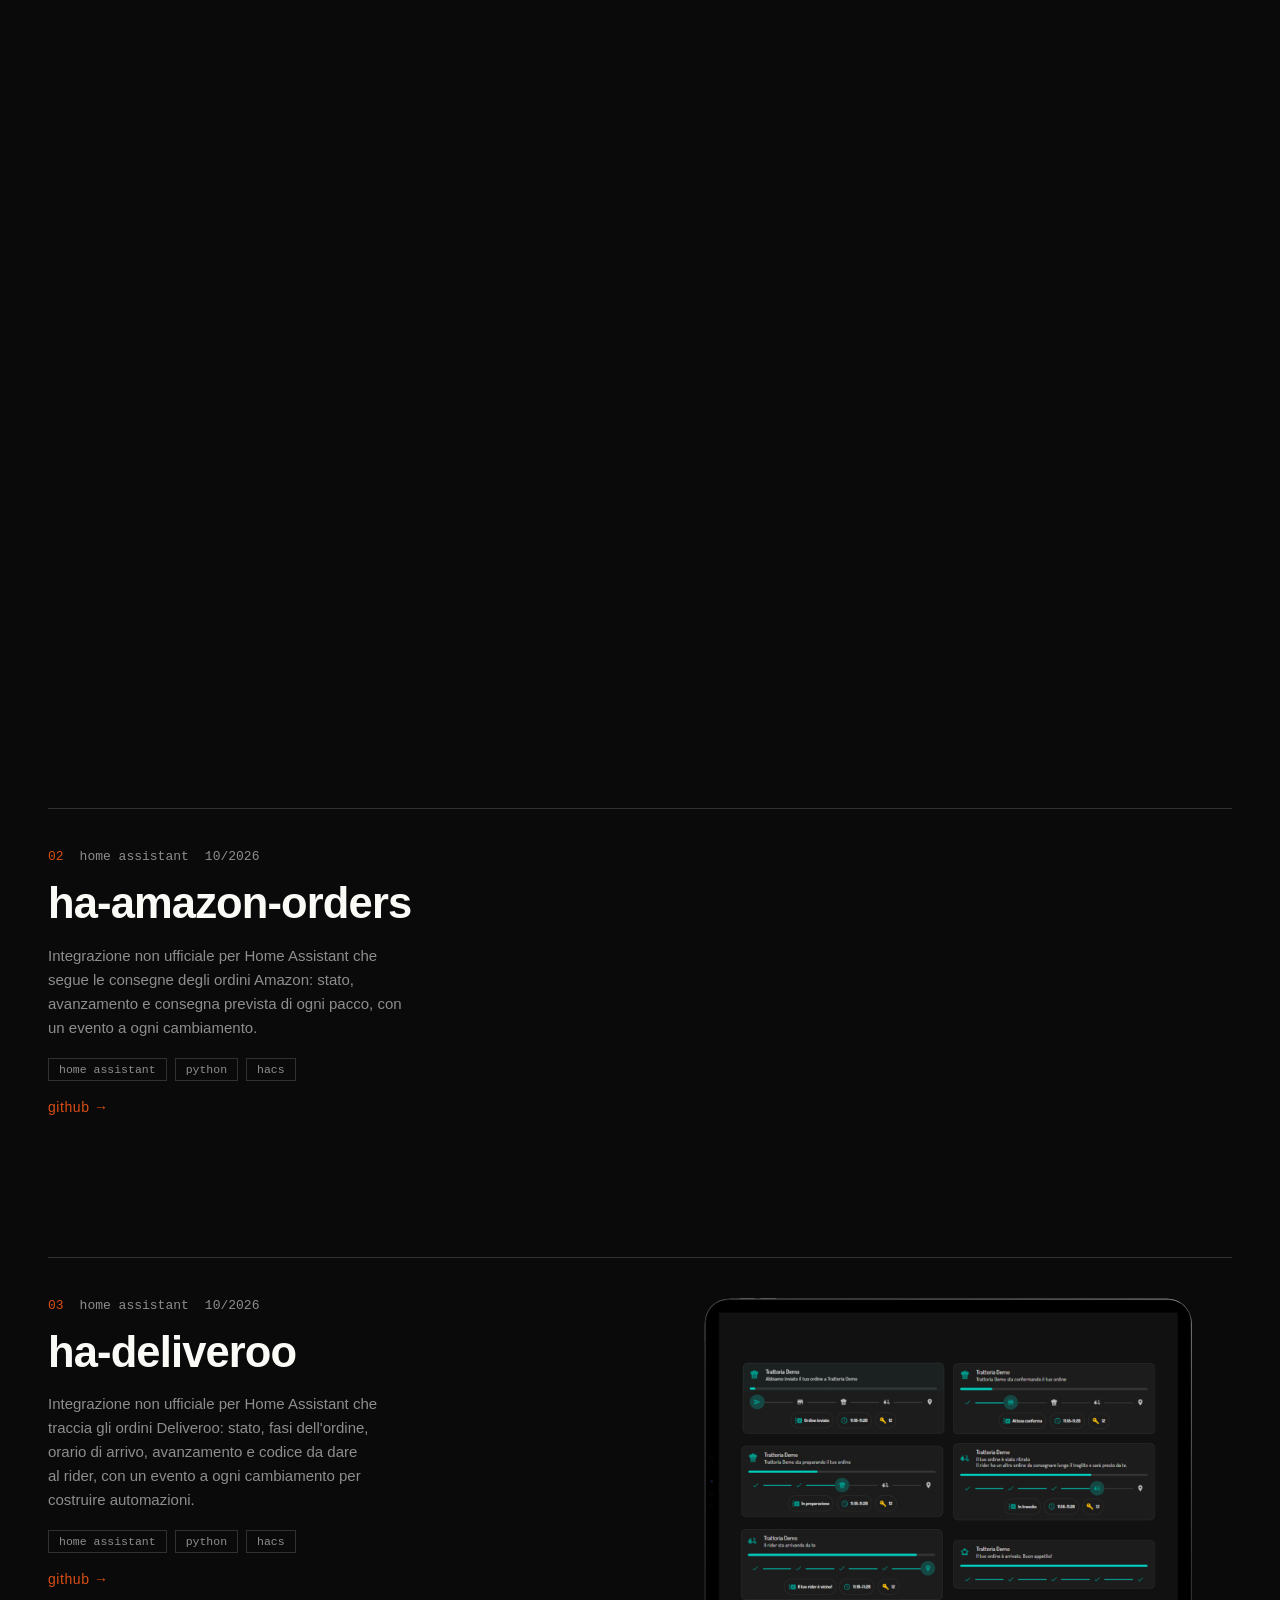
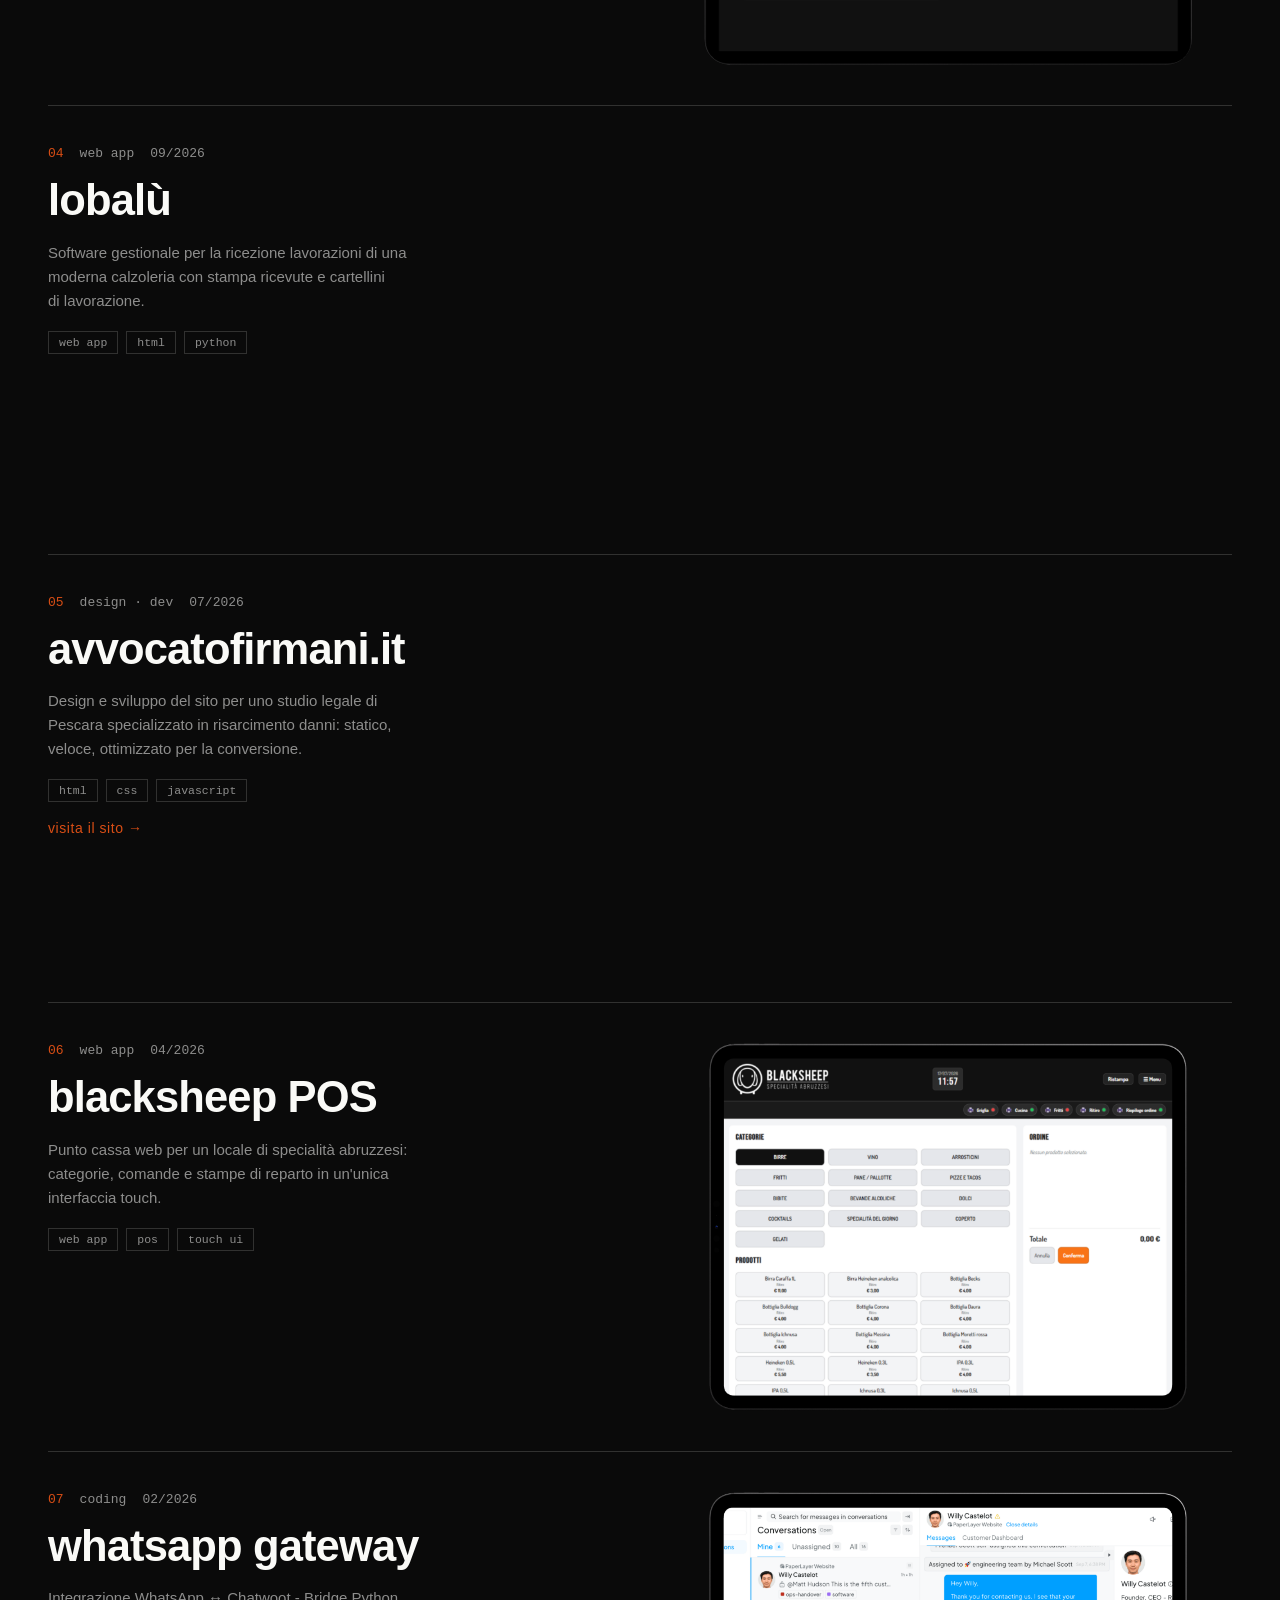
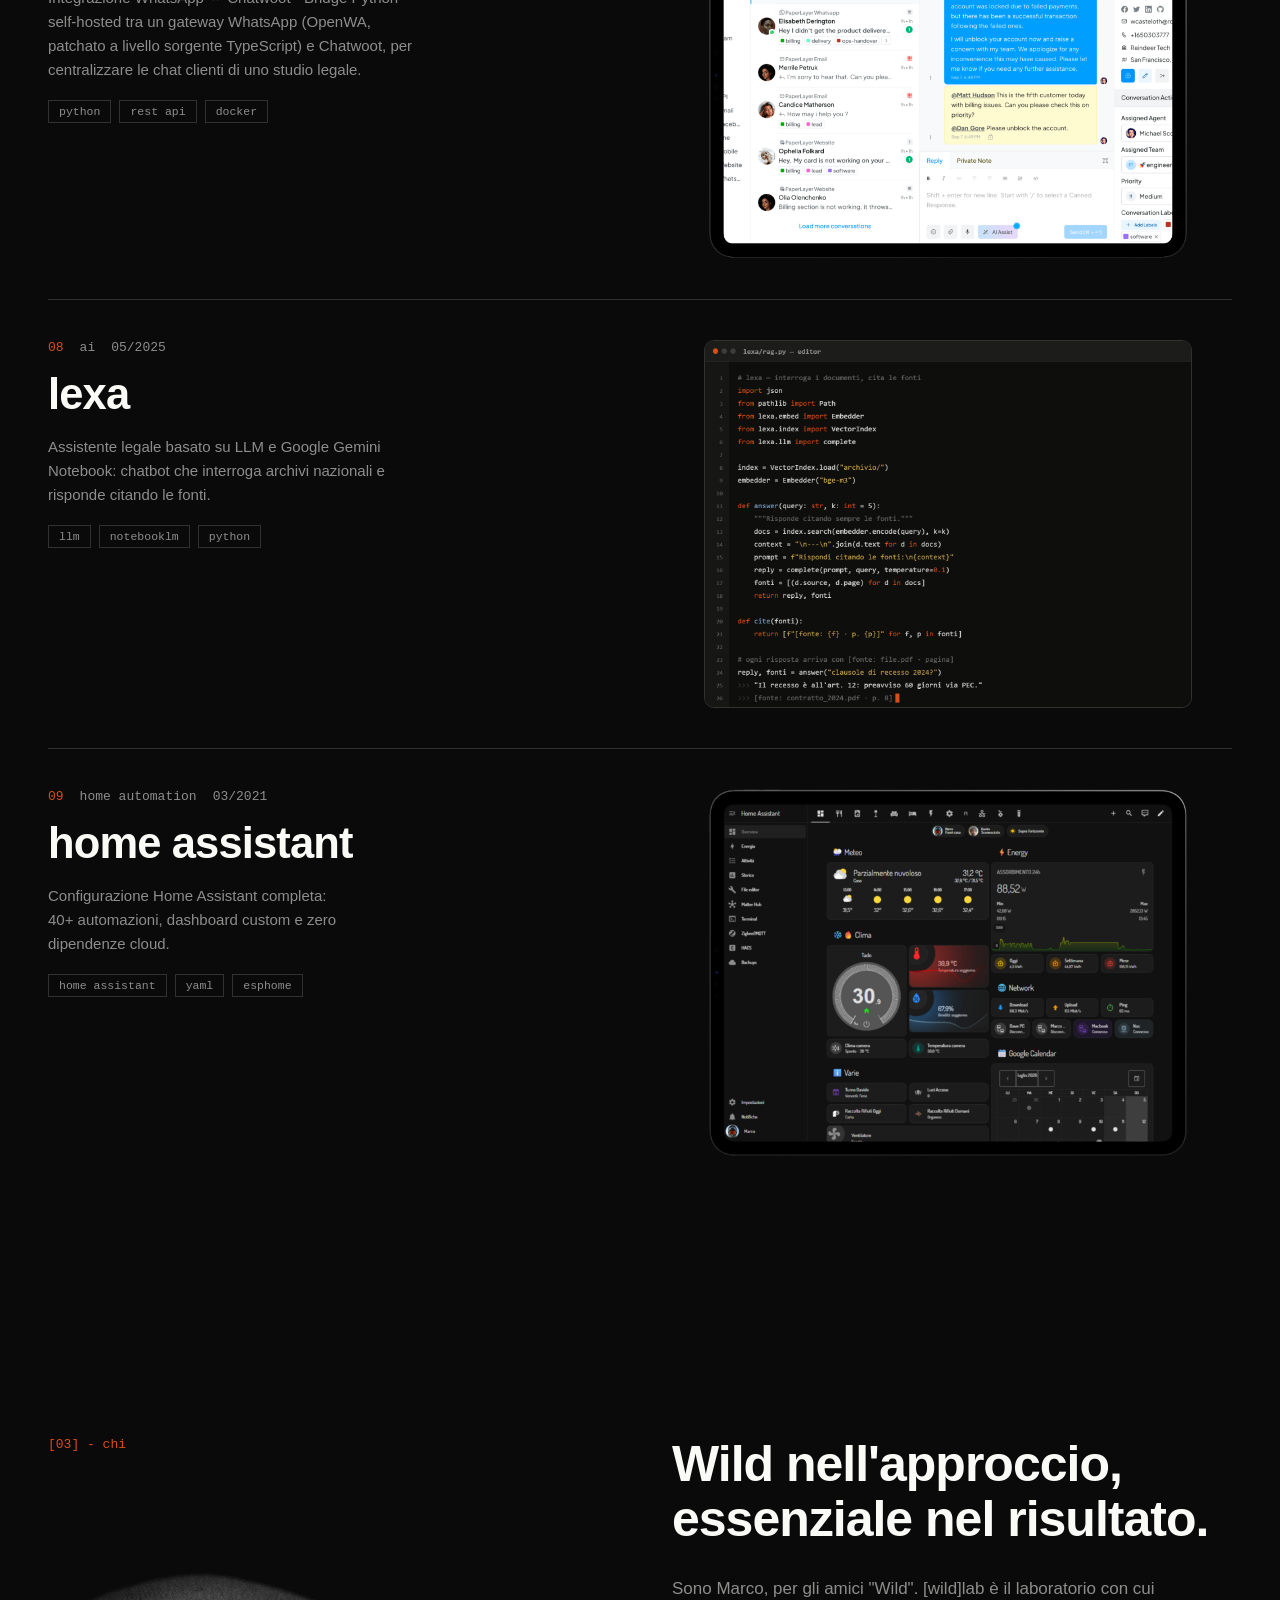
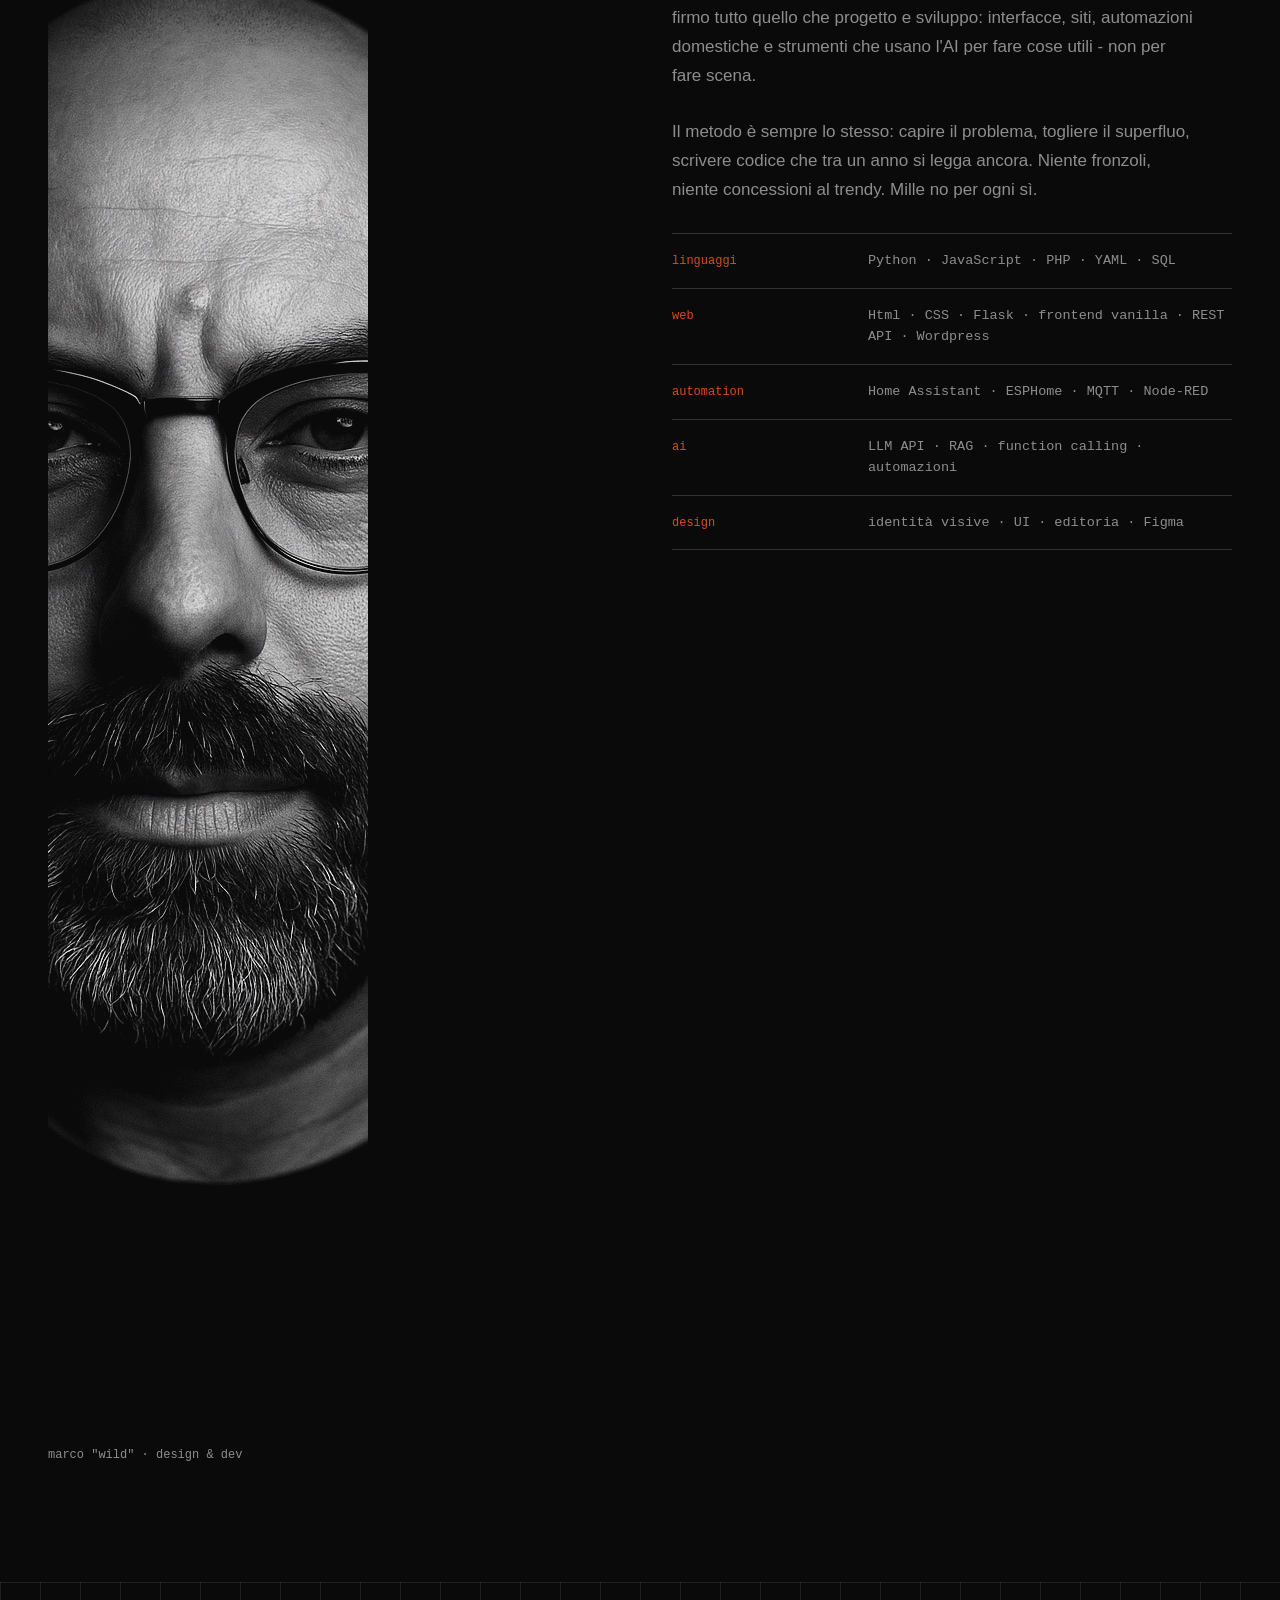
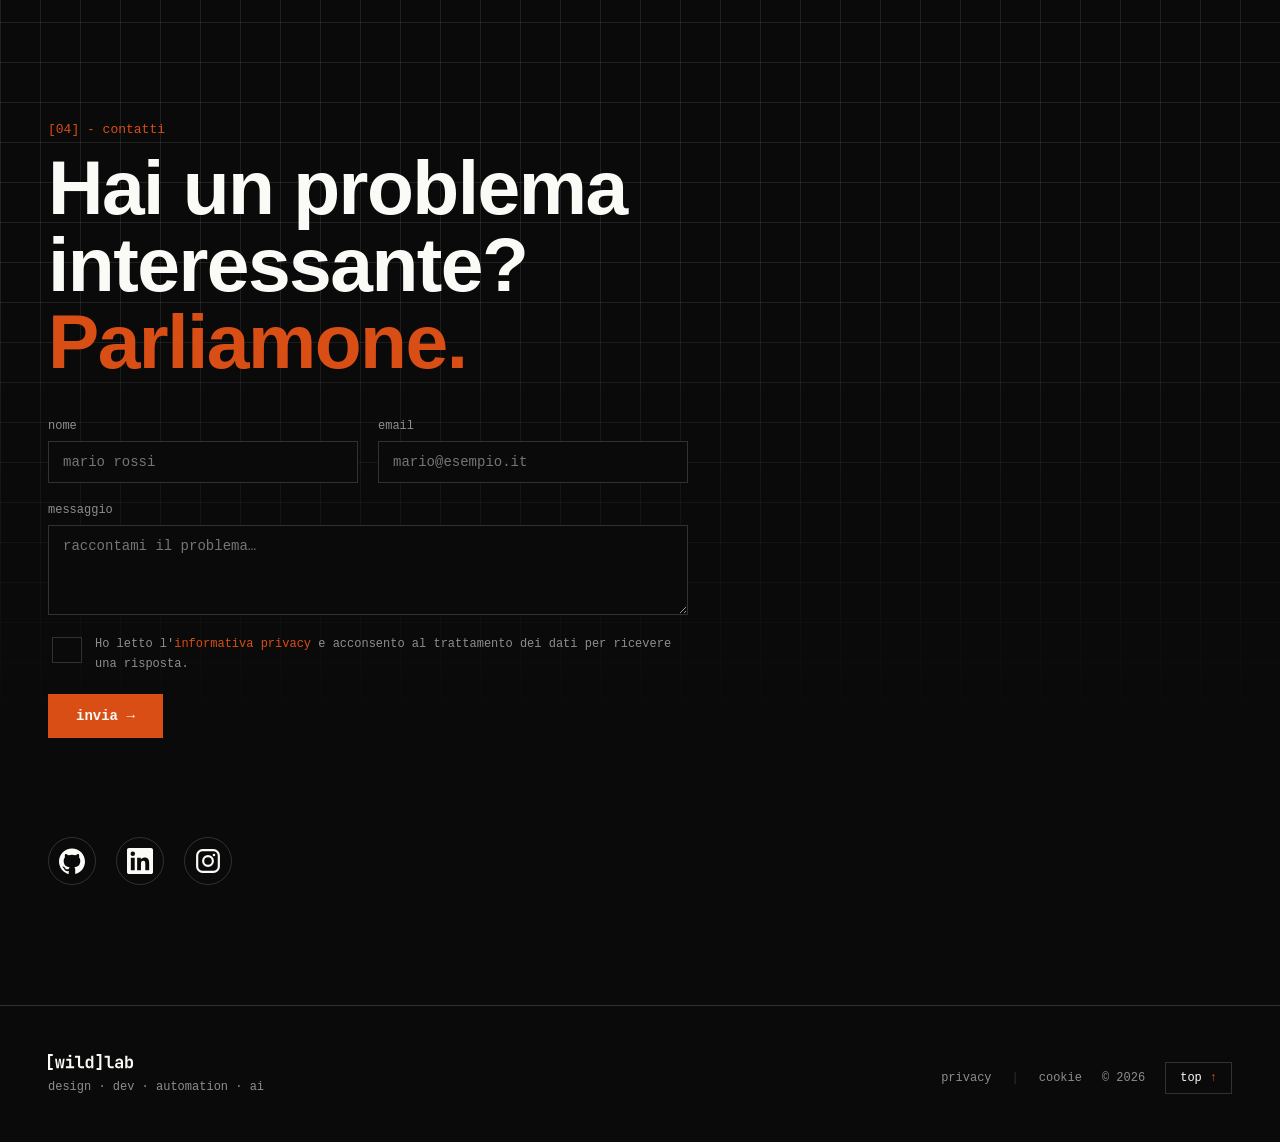
==== commit 501c113a: "Speed up first load and add share preview - Boot animation shortened and shown once per session - Pr" ====
--- a/index.html
+++ b/index.html
@@ -3,6 +3,15 @@
 <head>
 <meta charset="utf-8">
 <meta name="viewport" content="width=device-width, initial-scale=1">
+<script>
+  // .js = contenuti animati via script; .booted = preloader già visto in questa sessione
+  (function (d) {
+    d.classList.add('js');
+    var skip = window.matchMedia && window.matchMedia('(prefers-reduced-motion: reduce)').matches;
+    try { if (sessionStorage.getItem('wl-booted')) skip = true; } catch (e) {}
+    if (skip) d.classList.add('booted');
+  })(document.documentElement);
+</script>
 <meta name="google-site-verification" content="6n95qmiWdIdMx7_6i-3iX0XWfZ9rsQnwUMPsYDpBGYw" />
 <!-- Google Analytics - caricato solo dopo consenso (vedi js/main.js) -->
 <script>
@@ -21,6 +30,16 @@
 </script>
 <title>[wild]lab - design · dev · automation · ai</title>
 <meta name="description" content="Il laboratorio di Marco “Wild”: coding, web app, home automation e intelligenza artificiale. Niente fronzoli.">
+<meta property="og:type" content="website">
+<meta property="og:url" content="https://lordhenry76.github.io/">
+<meta property="og:title" content="[wild]lab - design · dev · automation · ai">
+<meta property="og:description" content="Il laboratorio di Marco “Wild”: coding, web app, home automation e intelligenza artificiale. Niente fronzoli.">
+<meta property="og:image" content="https://lordhenry76.github.io/assets/og-image.png">
+<meta property="og:image:width" content="1200">
+<meta property="og:image:height" content="630">
+<meta property="og:image:alt" content="[wild]lab - Scrivo codice, disegno interfacce e insegno alla casa a fare da sola.">
+<meta property="og:locale" content="it_IT">
+<meta name="twitter:card" content="summary_large_image">
 <link rel="icon" href="assets/favicon.svg" type="image/svg+xml">
 <link rel="icon" href="assets/favicon-32.png" sizes="32x32" type="image/png">
 <link rel="apple-touch-icon" href="assets/favicon-180.png">
@@ -112,7 +131,7 @@
         <p>Convertitore ed editor di file per Windows: trascini un file, tieni premuto Shift, Alt o Ctrl e una ruota di scelte si apre attorno al puntatore per convertire, comprimere, modificare o condividere. Tutto gira in locale.</p>
         <div class="progetto-tags"><span>c#</span><span>wpf</span><span>ffmpeg</span></div>
       </div>
-      <div class="mockup-ipad"><img src="assets/lemonize.png" alt="Lemonize: finestra principale, ruota di conversione ed editor"></div>
+      <div class="mockup-ipad"><img src="assets/lemonize.webp" width="2552" height="1920" loading="lazy" decoding="async" alt="Lemonize: finestra principale, ruota di conversione ed editor"></div>
     </article>
 
     <article class="progetto reveal">
@@ -123,7 +142,7 @@
         <div class="progetto-tags"><span>home assistant</span><span>python</span><span>hacs</span></div>
         <a class="progetto-link" href="https://github.com/LordHenry76/ha-amazon-orders" target="_blank" rel="noopener">github →</a>
       </div>
-      <div class="mockup-ipad"><img src="assets/ha-amazon-orders.png" alt="Card ha-amazon-orders in Home Assistant su iPad"></div>
+      <div class="mockup-ipad"><img src="assets/ha-amazon-orders.webp" width="1276" height="960" loading="lazy" decoding="async" alt="Card ha-amazon-orders in Home Assistant su iPad"></div>
     </article>
 
     <article class="progetto reveal">
@@ -134,7 +153,7 @@
         <div class="progetto-tags"><span>home assistant</span><span>python</span><span>hacs</span></div>
         <a class="progetto-link" href="https://github.com/LordHenry76/ha-deliveroo" target="_blank" rel="noopener">github →</a>
       </div>
-      <div class="mockup-ipad"><img src="assets/ha-deliveroo.png" alt="Card ha-deliveroo in Home Assistant su iPad"></div>
+      <div class="mockup-ipad"><img src="assets/ha-deliveroo.webp" width="1276" height="960" loading="lazy" decoding="async" alt="Card ha-deliveroo in Home Assistant su iPad"></div>
     </article>
 
     <article class="progetto reveal">
@@ -144,7 +163,7 @@
         <p>Software gestionale per la ricezione lavorazioni di una moderna calzoleria con stampa ricevute e cartellini di lavorazione.</p>
         <div class="progetto-tags"><span>web app</span><span>html</span><span>python</span></div>
       </div>
-      <div class="mockup-ipad"><img src="assets/lobalu.png" alt="Gestionale lobalù su iPad"></div>
+      <div class="mockup-ipad"><img src="assets/lobalu.webp" width="1951" height="1468" loading="lazy" decoding="async" alt="Gestionale lobalù su iPad"></div>
     </article>
 
     <article class="progetto reveal">
@@ -155,7 +174,7 @@
         <div class="progetto-tags"><span>html</span><span>css</span><span>javascript</span></div>
         <a class="progetto-link" href="https://avvocatofirmani.it" target="_blank" rel="noopener">visita il sito →</a>
       </div>
-      <div class="mockup-ipad"><img src="assets/avvocatofirmani.png" alt="avvocatofirmani.it su iPad"></div>
+      <div class="mockup-ipad"><img src="assets/avvocatofirmani.webp" width="1518" height="1142" loading="lazy" decoding="async" alt="avvocatofirmani.it su iPad"></div>
     </article>
 
     <article class="progetto reveal">
@@ -165,7 +184,7 @@
         <p>Punto cassa web per un locale di specialità abruzzesi: categorie, comande e stampe di reparto in un'unica interfaccia touch.</p>
         <div class="progetto-tags"><span>web app</span><span>pos</span><span>touch ui</span></div>
       </div>
-      <div class="mockup-ipad"><img src="assets/blacksheep-pos.png" alt="Blacksheep POS su iPad"></div>
+      <div class="mockup-ipad"><img src="assets/blacksheep-pos.webp" width="1518" height="1142" loading="lazy" decoding="async" alt="Blacksheep POS su iPad"></div>
     </article>
 
     <article class="progetto reveal">
@@ -175,7 +194,7 @@
         <p>Integrazione WhatsApp ↔ Chatwoot - Bridge Python self-hosted tra un gateway WhatsApp (OpenWA, patchato a livello sorgente TypeScript) e Chatwoot, per centralizzare le chat clienti di uno studio legale.</p>
         <div class="progetto-tags"><span>python</span><span>rest api</span><span>docker</span></div>
       </div>
-      <div class="mockup-ipad"><img src="assets/whatsapp-gateway.png" alt="Chatwoot con canale WhatsApp su iPad"></div>
+      <div class="mockup-ipad"><img src="assets/whatsapp-gateway.webp" width="1736" height="1306" loading="lazy" decoding="async" alt="Chatwoot con canale WhatsApp su iPad"></div>
     </article>
 
     <article class="progetto reveal">
@@ -185,7 +204,7 @@
         <p>Assistente legale basato su LLM e Google Gemini Notebook: chatbot che interroga archivi nazionali e risponde citando le fonti.</p>
         <div class="progetto-tags"><span>llm</span><span>notebooklm</span><span>python</span></div>
       </div>
-      <div class="mockup-browser"><div class="shot"><img src="assets/lexa.png" alt="Editor con la pipeline RAG di lexa"></div></div>
+      <div class="mockup-browser"><div class="shot"><img src="assets/lexa.webp" width="1448" height="1086" loading="lazy" decoding="async" alt="Editor con la pipeline RAG di lexa"></div></div>
     </article>
 
     <article class="progetto reveal">
@@ -195,7 +214,7 @@
         <p>Configurazione Home Assistant completa: 40+ automazioni, dashboard custom e zero dipendenze cloud.</p>
         <div class="progetto-tags"><span>home assistant</span><span>yaml</span><span>esphome</span></div>
       </div>
-      <div class="mockup-ipad"><img src="assets/home-assistant.png" alt="Dashboard Home Assistant su iPad"></div>
+      <div class="mockup-ipad"><img src="assets/home-assistant.webp" width="1518" height="1142" loading="lazy" decoding="async" alt="Dashboard Home Assistant su iPad"></div>
     </article>
 
   </div>
@@ -206,7 +225,7 @@
     <div class="chi-col reveal">
       <div class="kicker">[03] - chi</div>
       <div class="ritratto-wrap">
-        <img class="ritratto" src="assets/marco-ritratto-fade.png" alt="Ritratto di Marco">
+        <img class="ritratto" src="assets/marco-ritratto-fade.webp" width="1024" height="1536" loading="lazy" decoding="async" alt="Ritratto di Marco">
         <canvas class="ritratto-px" aria-hidden="true"></canvas>
       </div>
       <div class="chi-caption">marco "wild" · design &amp; dev</div>
--- a/css/style.css
+++ b/css/style.css
@@ -37,7 +37,7 @@
   transition: transform .7s cubic-bezier(.76, 0, .24, 1), opacity .5s;
 }
 #preloader.hide { transform: translateY(-100%); opacity: .4; }
-#preloader.gone { display: none; }
+#preloader.gone, html:not(.js) #preloader, .booted #preloader { display: none; }
 #boot { display: flex; flex-direction: column; gap: 8px; width: 100%; }
 #boot .line { display: flex; gap: 12px; opacity: .9; }
 #boot .prompt { color: var(--graphite); }
@@ -50,8 +50,8 @@
 @keyframes blink { 0%, 49% { opacity: 1; } 50%, 100% { opacity: 0; } }
 
 /* Reveal on scroll */
-.reveal { opacity: 0; transform: translateY(28px); }
-.reveal.in {
+.js .reveal { opacity: 0; transform: translateY(28px); }
+.js .reveal.in {
   opacity: 1; transform: translateY(0);
   transition: opacity .7s ease, transform .7s cubic-bezier(.22, 1, .36, 1);
 }
@@ -430,3 +430,10 @@
 
 .progetto-link { color: var(--accent); text-decoration: none; font-size: 14px; letter-spacing: .04em; align-self: flex-start; }
 .progetto-link:hover { text-decoration: underline; }
+
+/* Riduci movimento: niente animazioni decorative */
+@media (prefers-reduced-motion: reduce) {
+  html { scroll-behavior: auto; }
+  .marquee-track, .cursor { animation: none; }
+  .js .reveal, .js .reveal.in { opacity: 1; transform: none; transition: none; }
+}
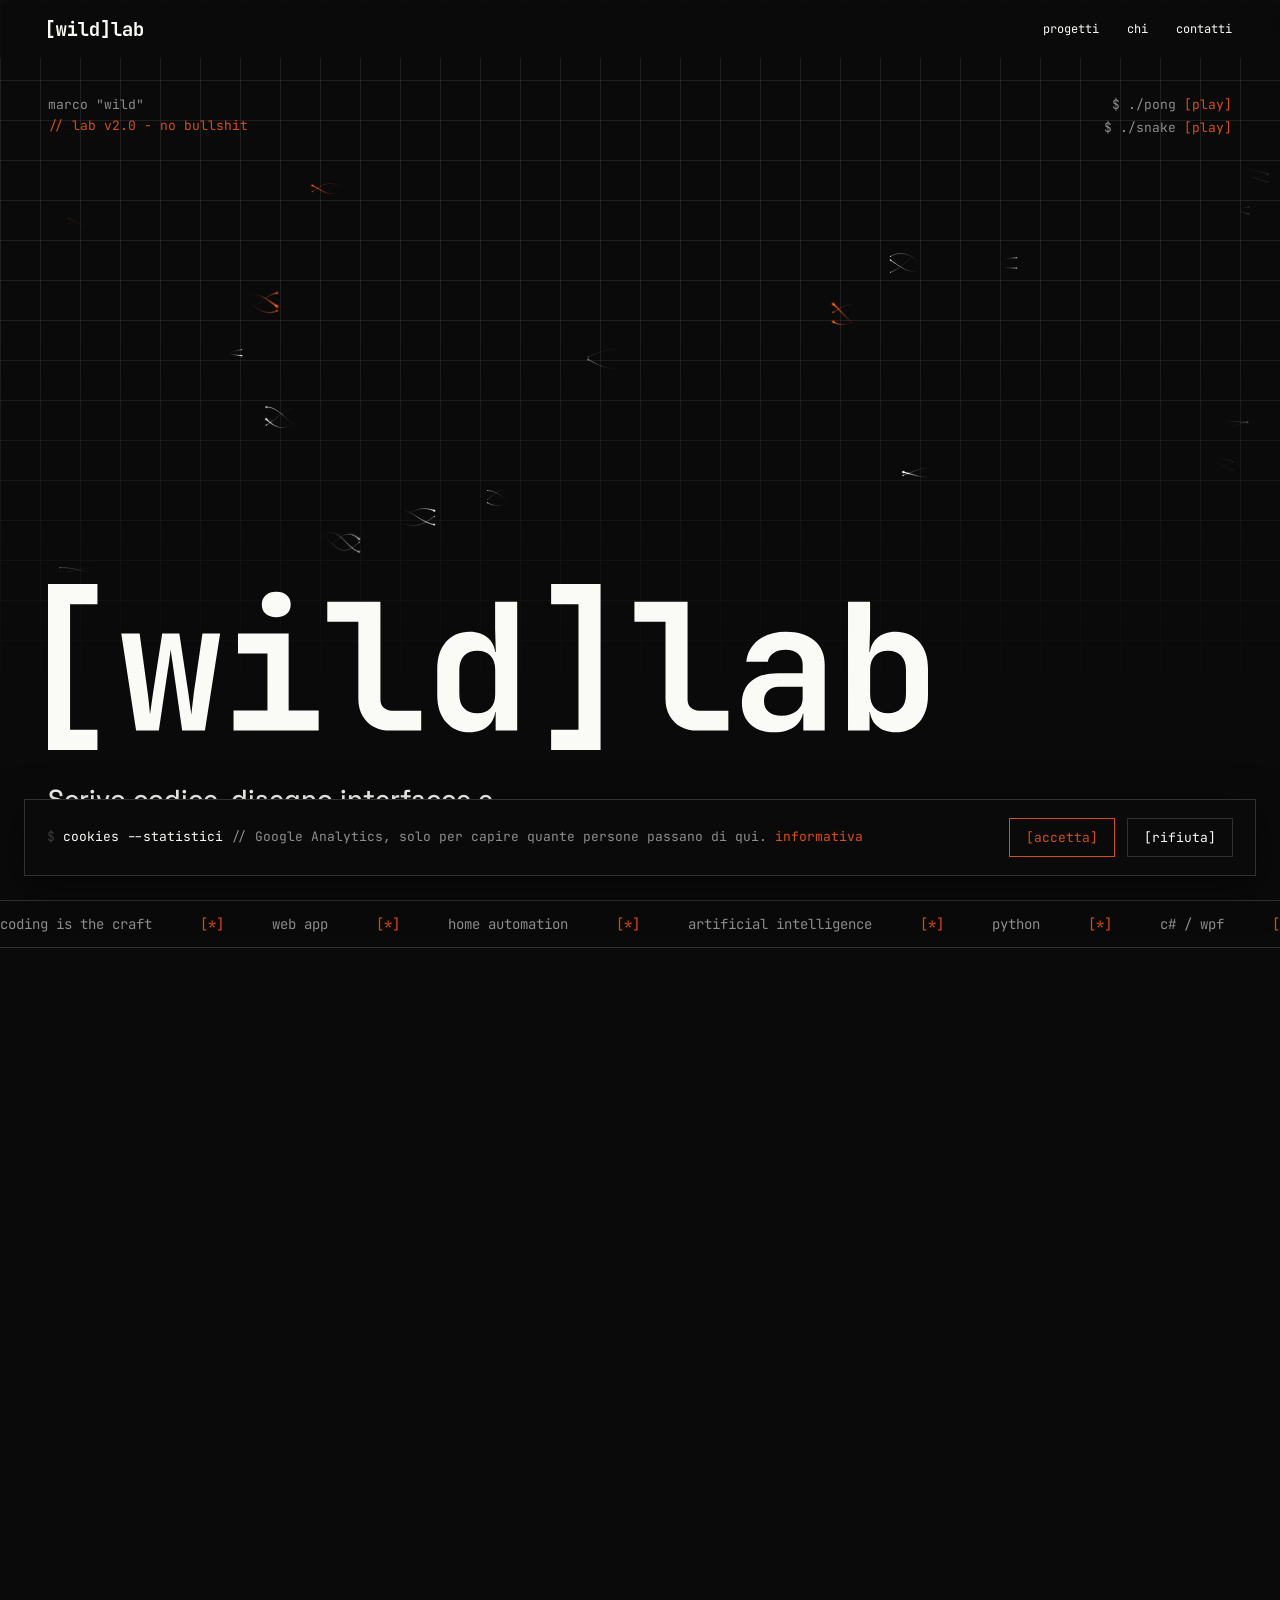
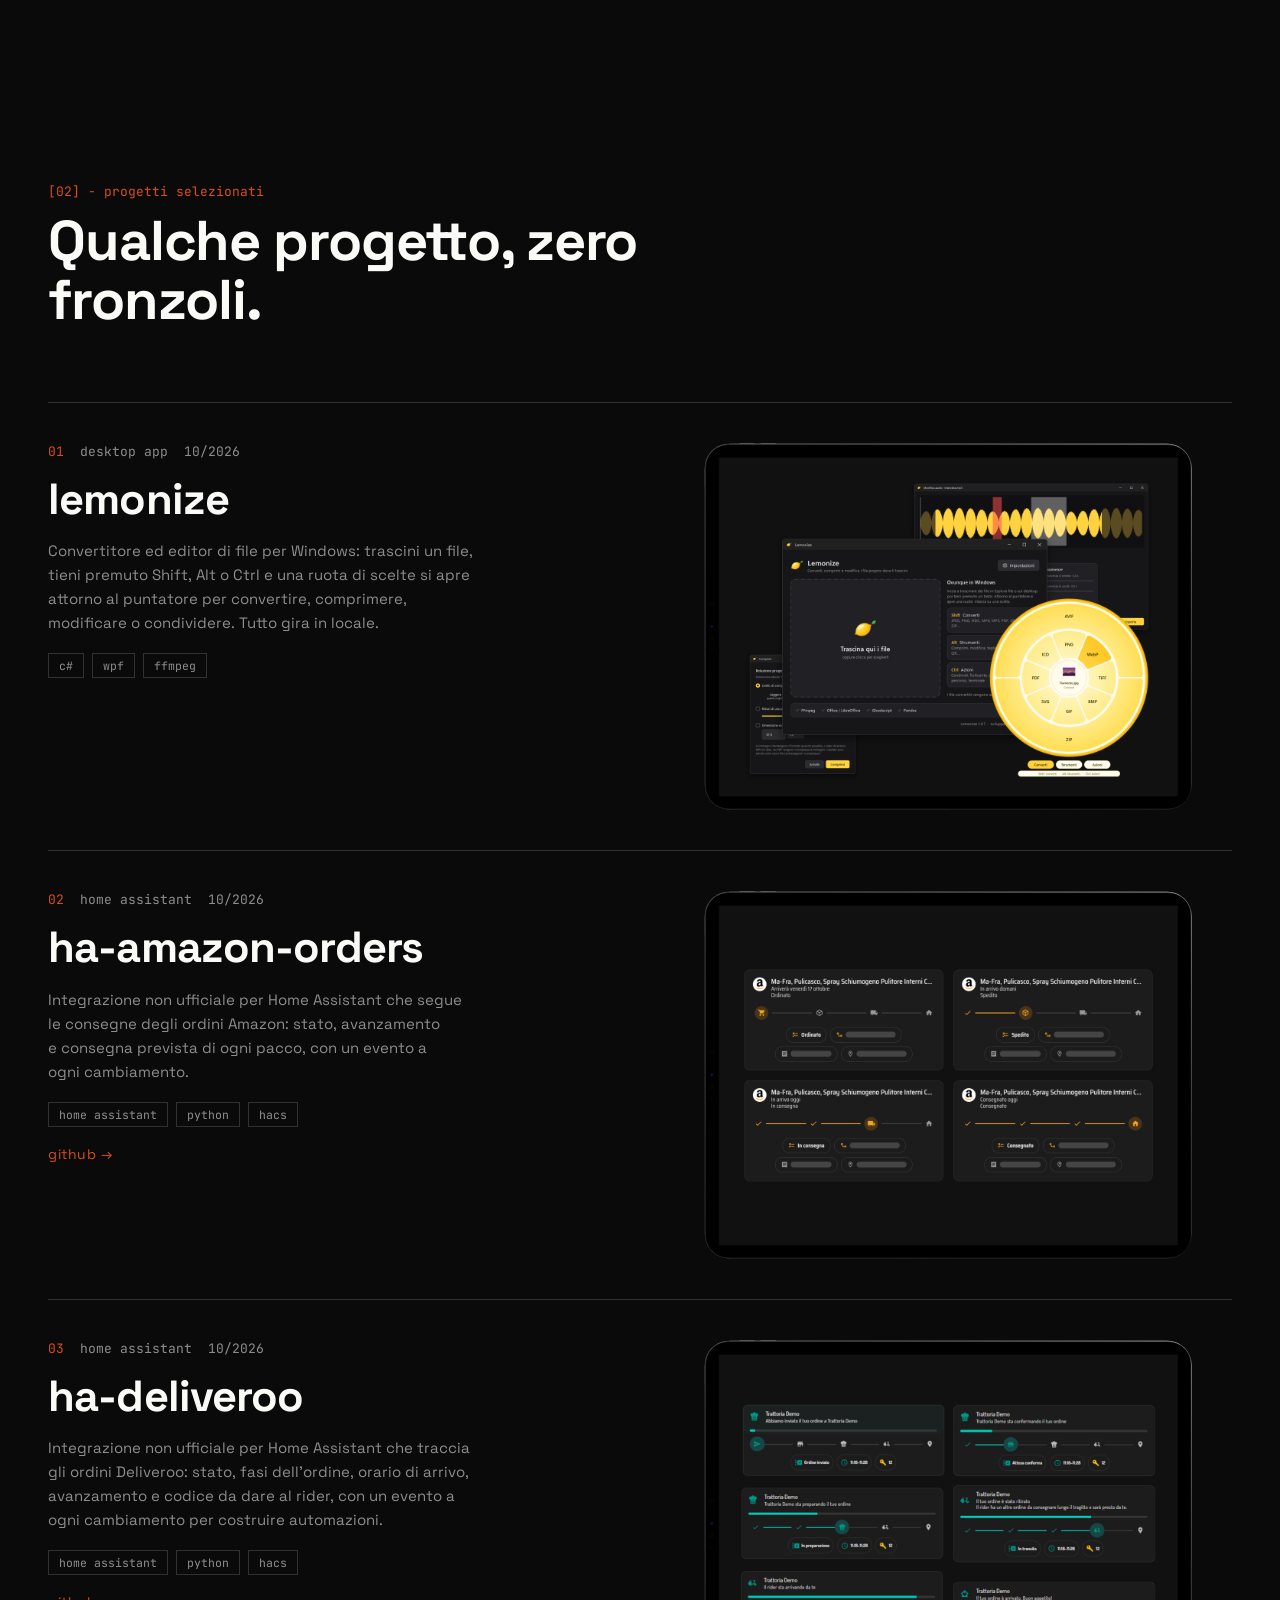
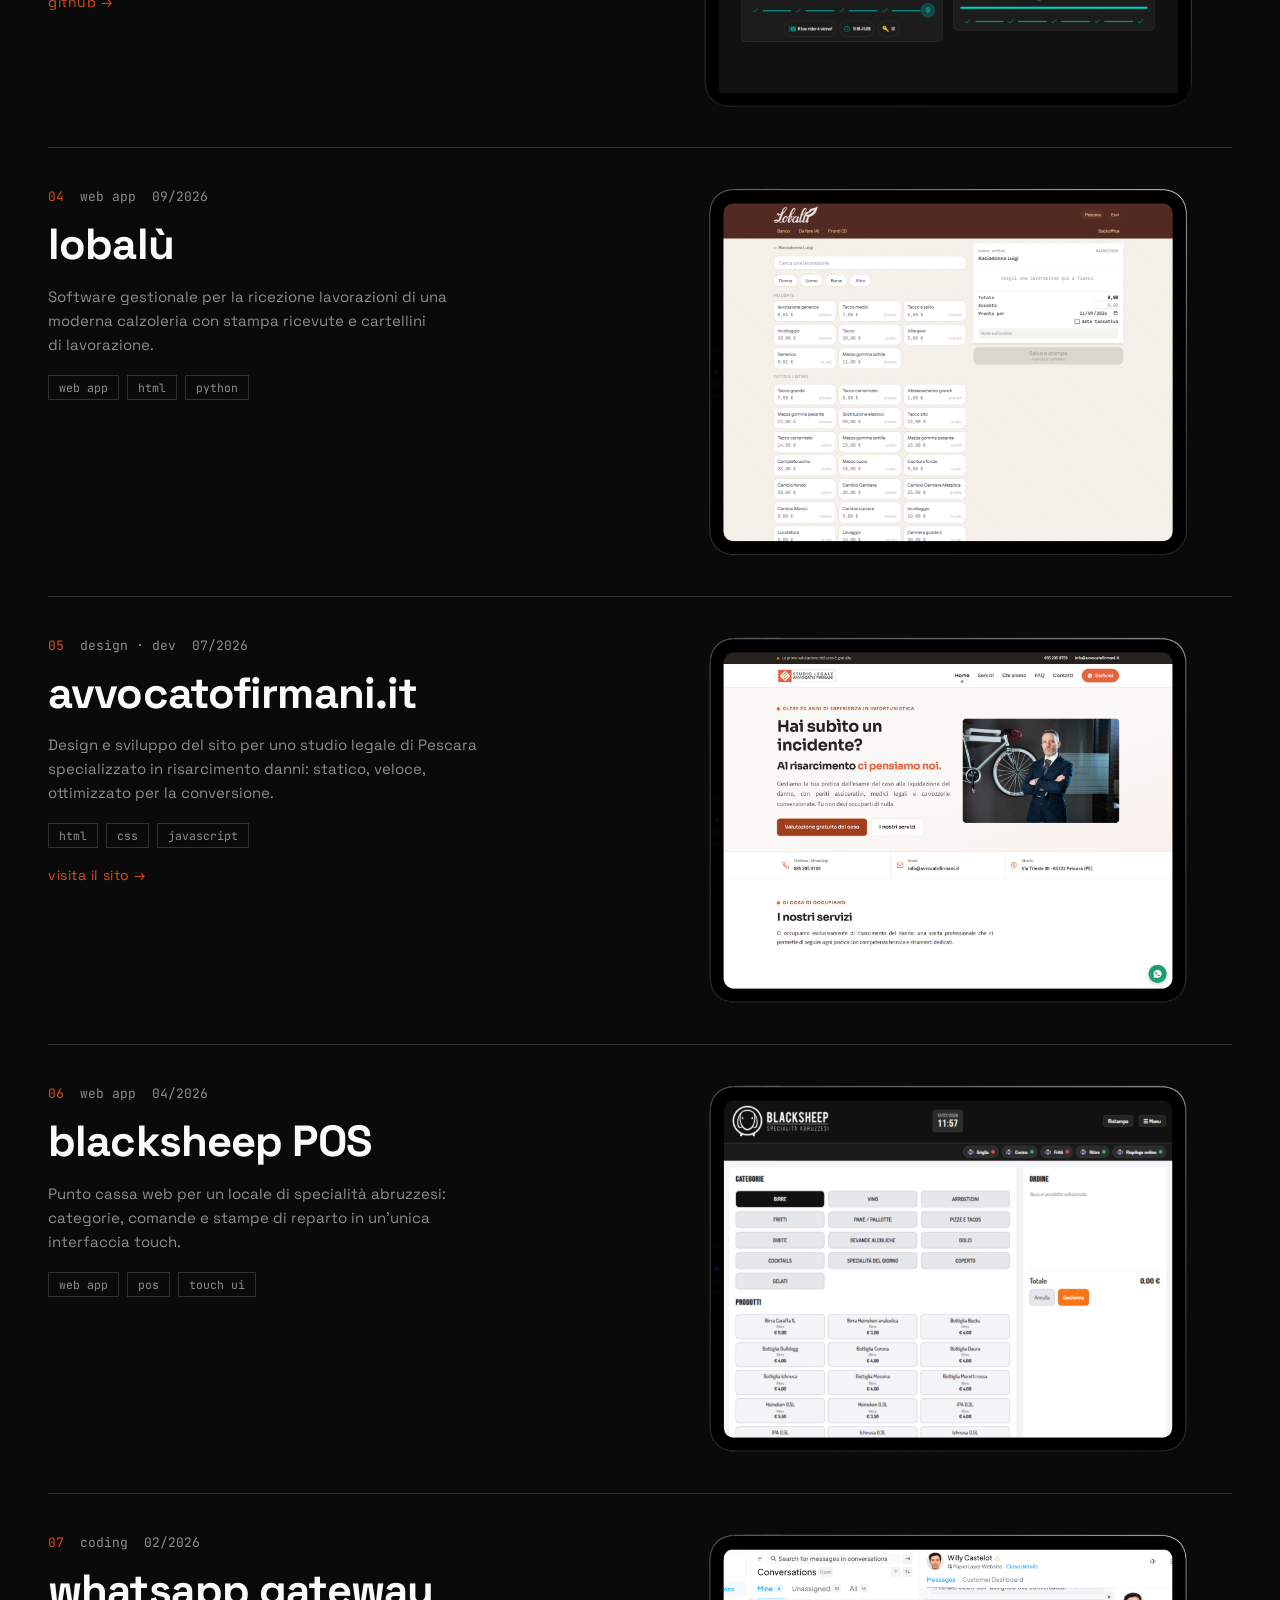
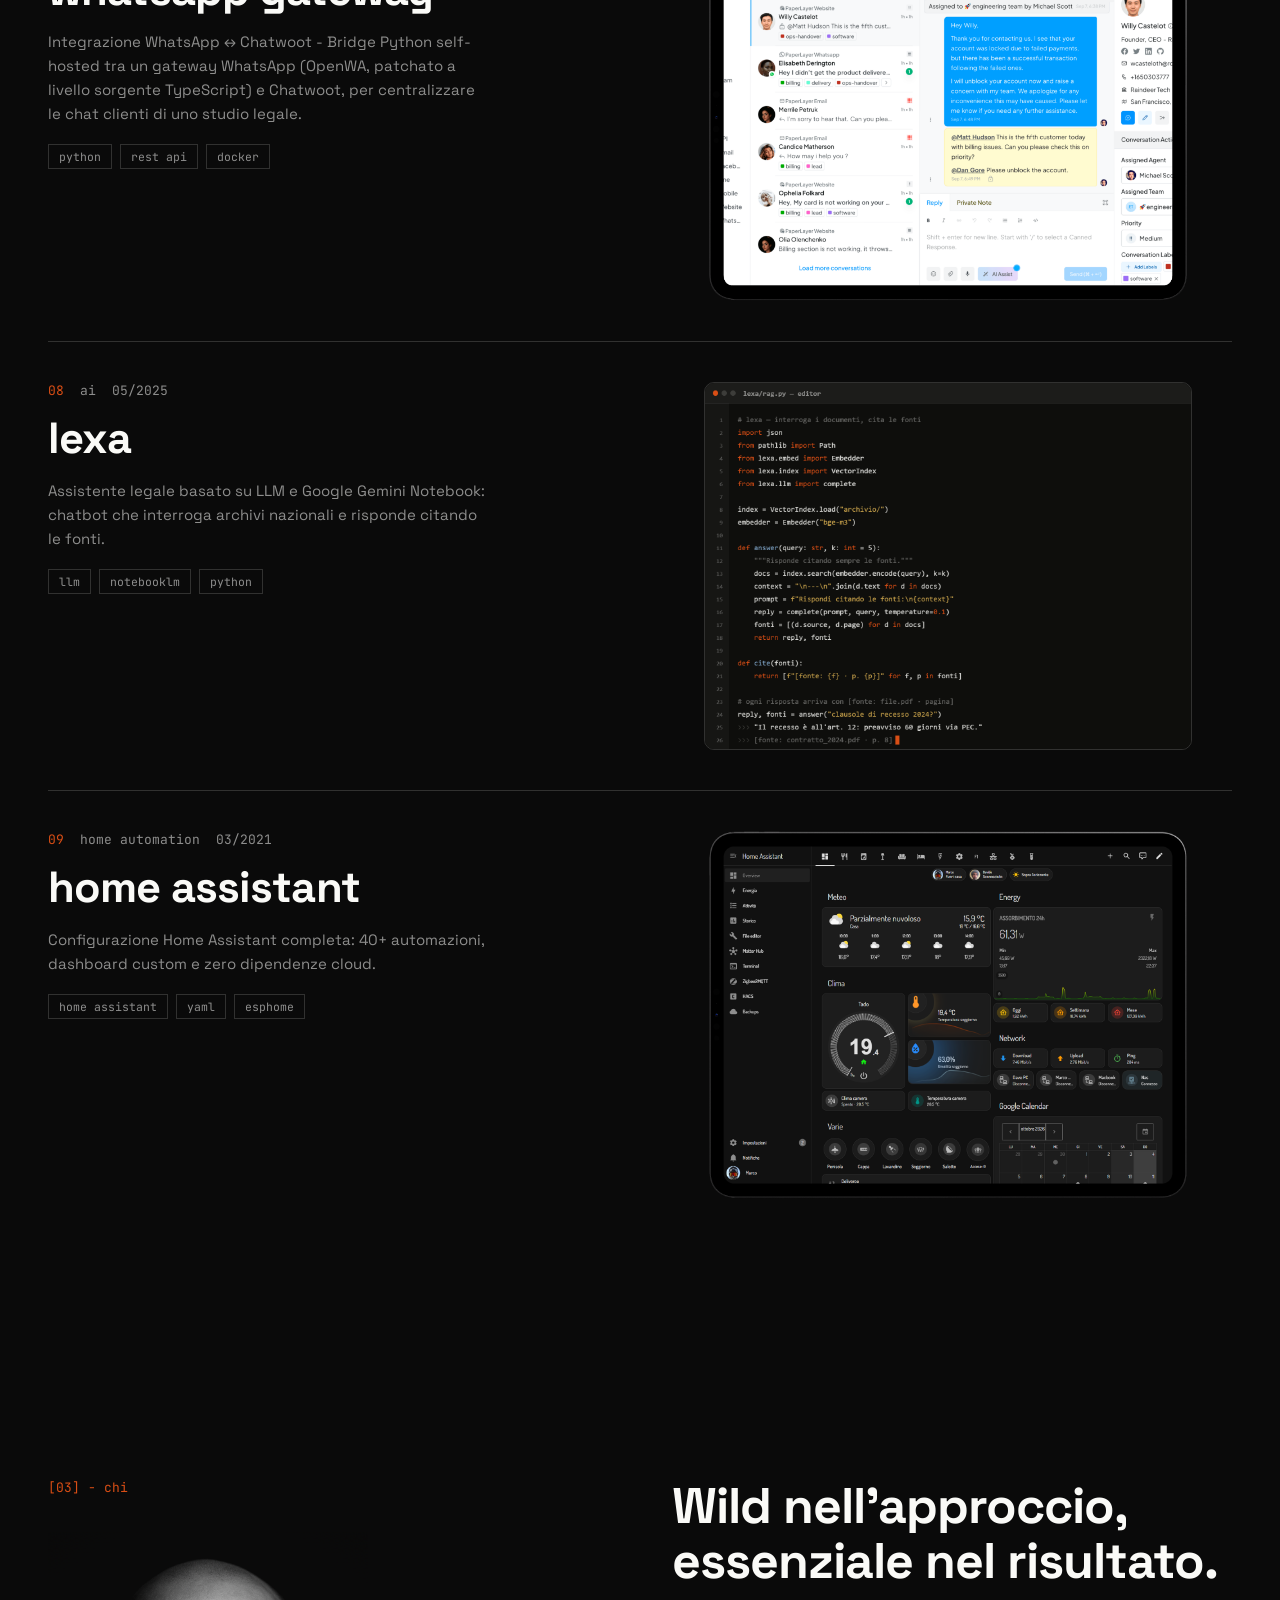
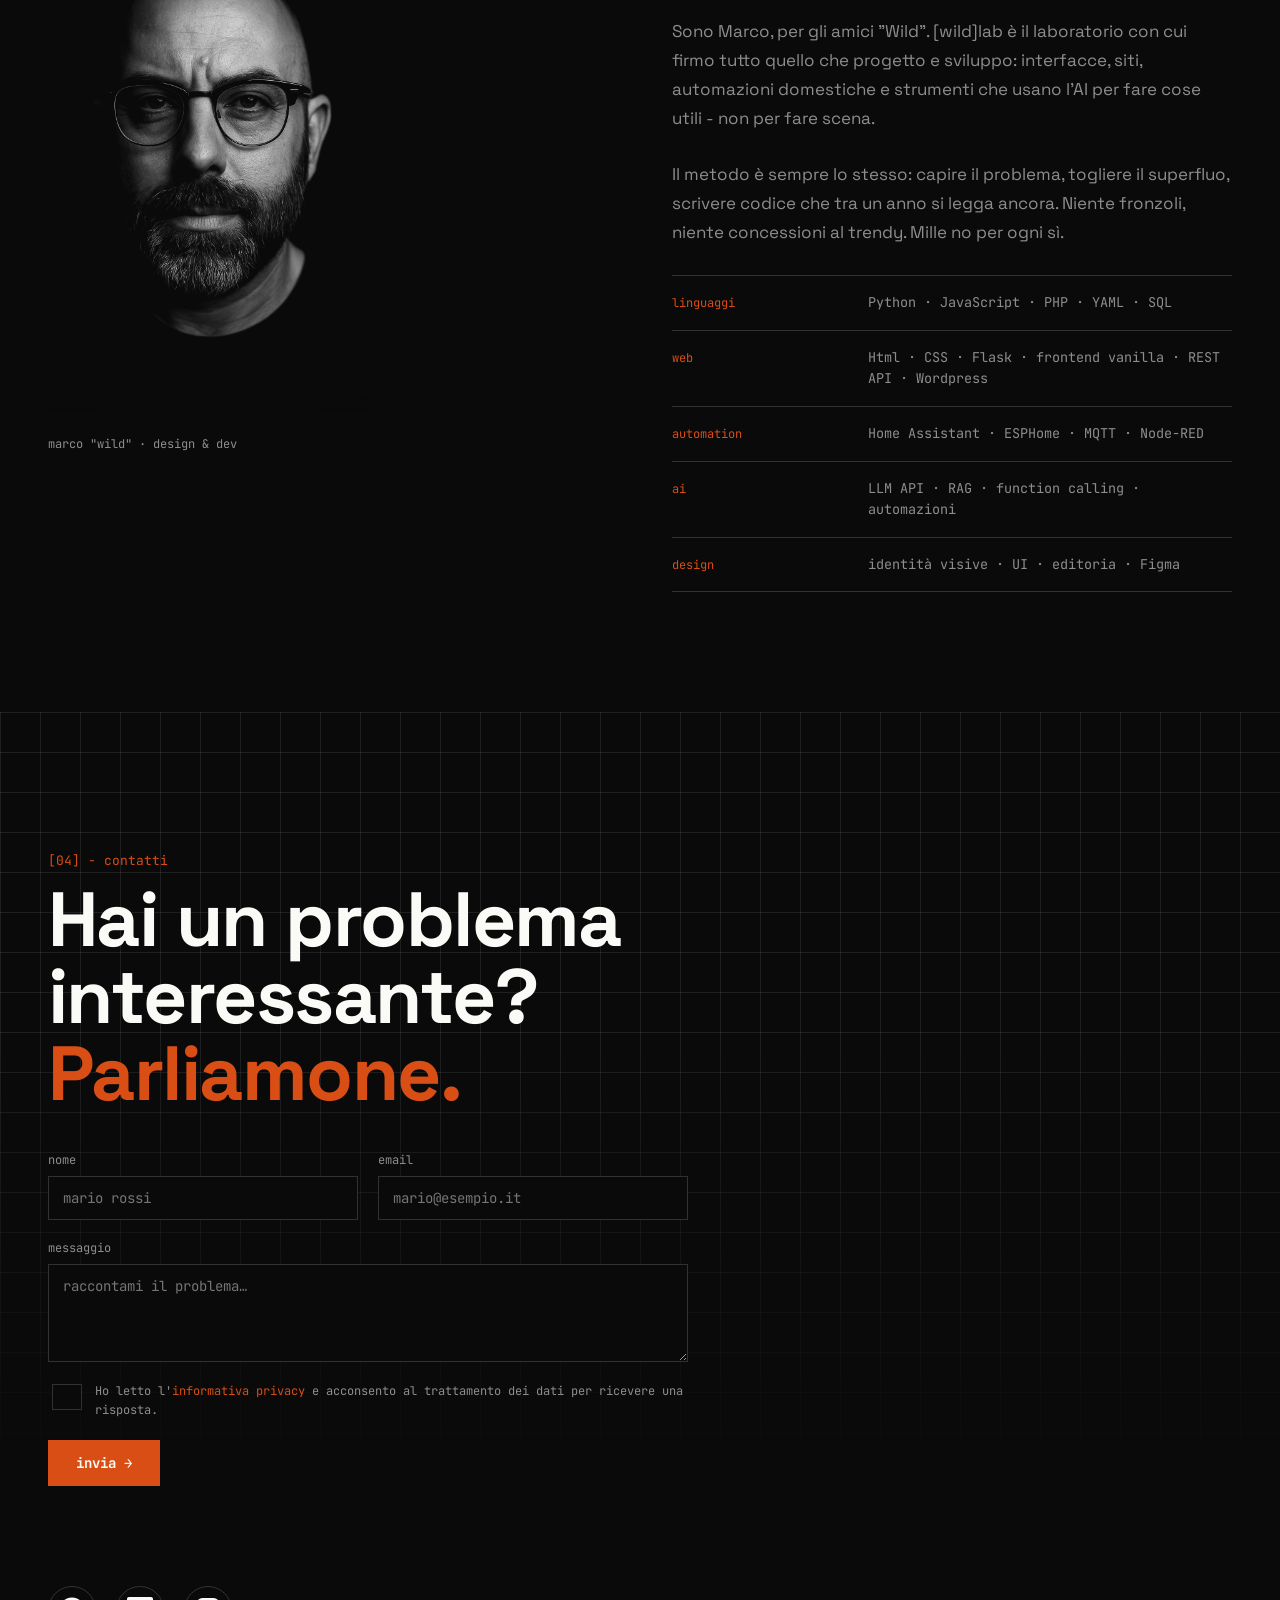
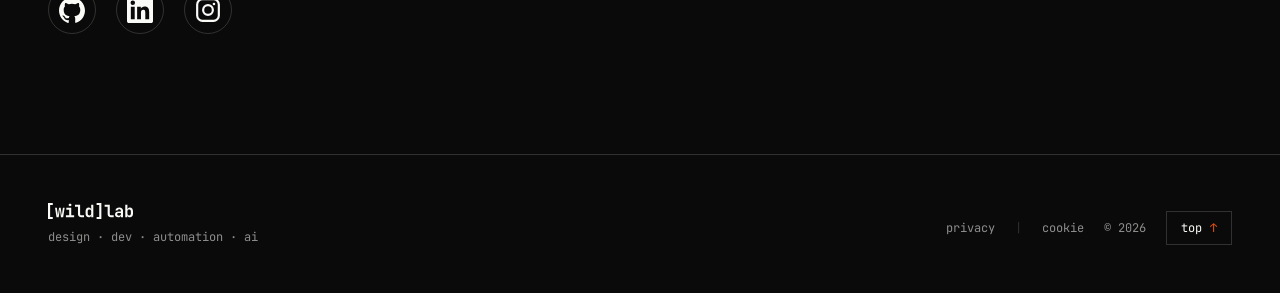
==== commit 84f4bb8b: "Add structured data and canonical link, drop unused portrait canvas and leftovers Co-Authored-By: Cl" ====
--- a/index.html
+++ b/index.html
@@ -43,7 +43,52 @@
 <link rel="icon" href="assets/favicon.svg" type="image/svg+xml">
 <link rel="icon" href="assets/favicon-32.png" sizes="32x32" type="image/png">
 <link rel="apple-touch-icon" href="assets/favicon-180.png">
+<link rel="canonical" href="https://lordhenry76.github.io/">
 <link rel="stylesheet" href="css/style.css">
+<script type="application/ld+json">
+{
+  "@context": "https://schema.org",
+  "@graph": [
+    {
+      "@type": "Person",
+      "@id": "https://lordhenry76.github.io/#marco",
+      "name": "Marco Palmieri",
+      "alternateName": "Marco “Wild”",
+      "url": "https://lordhenry76.github.io/",
+      "image": "https://lordhenry76.github.io/assets/marco-ritratto-fade.webp",
+      "jobTitle": "Developer & designer",
+      "description": "Coding, web app, home automation e intelligenza artificiale.",
+      "knowsAbout": [
+        "Python",
+        "JavaScript",
+        "C#",
+        "WPF",
+        "Home Assistant",
+        "ESPHome",
+        "Docker",
+        "LLM",
+        "RAG",
+        "Web design"
+      ],
+      "sameAs": [
+        "https://github.com/LordHenry76",
+        "https://www.linkedin.com/in/marco-palmieri-2021/",
+        "https://www.instagram.com/lordhenry76/"
+      ]
+    },
+    {
+      "@type": "WebSite",
+      "@id": "https://lordhenry76.github.io/#site",
+      "url": "https://lordhenry76.github.io/",
+      "name": "[wild]lab",
+      "inLanguage": "it-IT",
+      "author": {
+        "@id": "https://lordhenry76.github.io/#marco"
+      }
+    }
+  ]
+}
+</script>
 </head>
 <body>
 
@@ -226,7 +271,6 @@
       <div class="kicker">[03] - chi</div>
       <div class="ritratto-wrap">
         <img class="ritratto" src="assets/marco-ritratto-fade.webp" width="1024" height="1536" loading="lazy" decoding="async" alt="Ritratto di Marco">
-        <canvas class="ritratto-px" aria-hidden="true"></canvas>
       </div>
       <div class="chi-caption">marco "wild" · design &amp; dev</div>
     </div>
@@ -316,7 +360,6 @@
   <div class="pong-bar mono"><span>frecce o swipe per girare · spazio o tap per iniziare</span><button type="button" class="pong-close" id="snake-close">esci [esc]</button></div>
 </div>
 
-<template id="__bundler_thumbnail" data-bg-color="#0A0A0A"><svg viewBox="0 0 100 100" xmlns="http://www.w3.org/2000/svg"><rect width="100" height="100" fill="#0A0A0A"/><text x="50" y="58" font-family="monospace" font-size="22" fill="#D94E15" text-anchor="middle">[wl]</text></svg></template>
 <script src="js/main.js"></script>
 </body>
 </html>
--- a/css/style.css
+++ b/css/style.css
@@ -1,6 +1,6 @@
 /* [wild]lab — landing page */
-@font-face { font-family: 'Space Grotesk'; src: url('../fonts/SpaceGrotesk.ttf'); font-weight: 300 700; font-display: swap; }
-@font-face { font-family: 'JetBrains Mono'; src: url('../fonts/JetBrainsMono.ttf'); font-weight: 100 800; font-display: swap; }
+@font-face { font-family: 'Space Grotesk'; src: url('../fonts/SpaceGrotesk.woff2') format('woff2'); font-weight: 300 700; font-display: swap; }
+@font-face { font-family: 'JetBrains Mono'; src: url('../fonts/JetBrainsMono.woff2') format('woff2'); font-weight: 100 800; font-display: swap; }
 
 :root {
   --bg: #0A0A0A;
@@ -170,7 +170,7 @@
   display: grid; grid-template-columns: repeat(auto-fit, minmax(min(100%, 340px), 1fr));
   gap: clamp(24px, 4vw, 48px); align-items: start;
 }
-.progetto-info { display: flex; flex-direction: column; gap: 18px; position: sticky; top: 96px; }
+.progetto-info { display: flex; flex-direction: column; gap: 18px; }
 .progetto-meta {
   display: flex; gap: 16px; align-items: baseline;
   font-family: 'JetBrains Mono', monospace; font-size: 13px; color: var(--sub);
@@ -201,14 +201,7 @@
   gap: clamp(32px, 5vw, 64px); align-items: start;
 }
 .ritratto-wrap { position: relative; width: min(320px, 100%); }
-.ritratto { width: 100%; aspect-ratio: 2 / 3; object-fit: cover; display: block; }
-.ritratto-px {
-  position: absolute; inset: 0; width: 100%; height: 100%;
-  display: block; pointer-events: none;
-  image-rendering: pixelated;
-  opacity: 1; transition: opacity .45s ease;
-}
-.ritratto-wrap:hover .ritratto-px, .ritratto-wrap:focus-within .ritratto-px, .ritratto-wrap.revealed .ritratto-px { opacity: 0; }
+.ritratto { width: 100%; height: auto; aspect-ratio: 2 / 3; object-fit: cover; display: block; }
 .chi-col { display: flex; flex-direction: column; gap: 24px; }
 .chi-caption { font-family: 'JetBrains Mono', monospace; font-size: 12px; color: var(--sub); }
 .chi-testo { display: flex; flex-direction: column; gap: 28px; }
@@ -362,7 +355,6 @@
 .pong-close:hover { color: var(--accent); border-color: var(--accent); }
 
 @media (max-width: 700px) {
-  .progetto-info { position: static; }
   .footer-brand span, .footer-meta { font-size: 11px; }
   .footer-meta { gap: 12px; width: 100%; }
   .footer-meta .top-link { padding: 6px 10px; }
@@ -437,3 +429,8 @@
   .marquee-track, .cursor { animation: none; }
   .js .reveal, .js .reveal.in { opacity: 1; transform: none; transition: none; }
 }
+
+/* Aree di tocco più ampie per i link piccoli: padding + margine negativo, l'aspetto non cambia */
+nav .menu a, .footer-meta a:not(.top-link), .cookie-prefs, .progetto-link { padding: 14px 6px; margin: -14px -6px; }
+nav .logo { padding: 13px 0; margin: -13px 0; }
+.pong-link { padding: 3px 0; margin: -3px 0; }
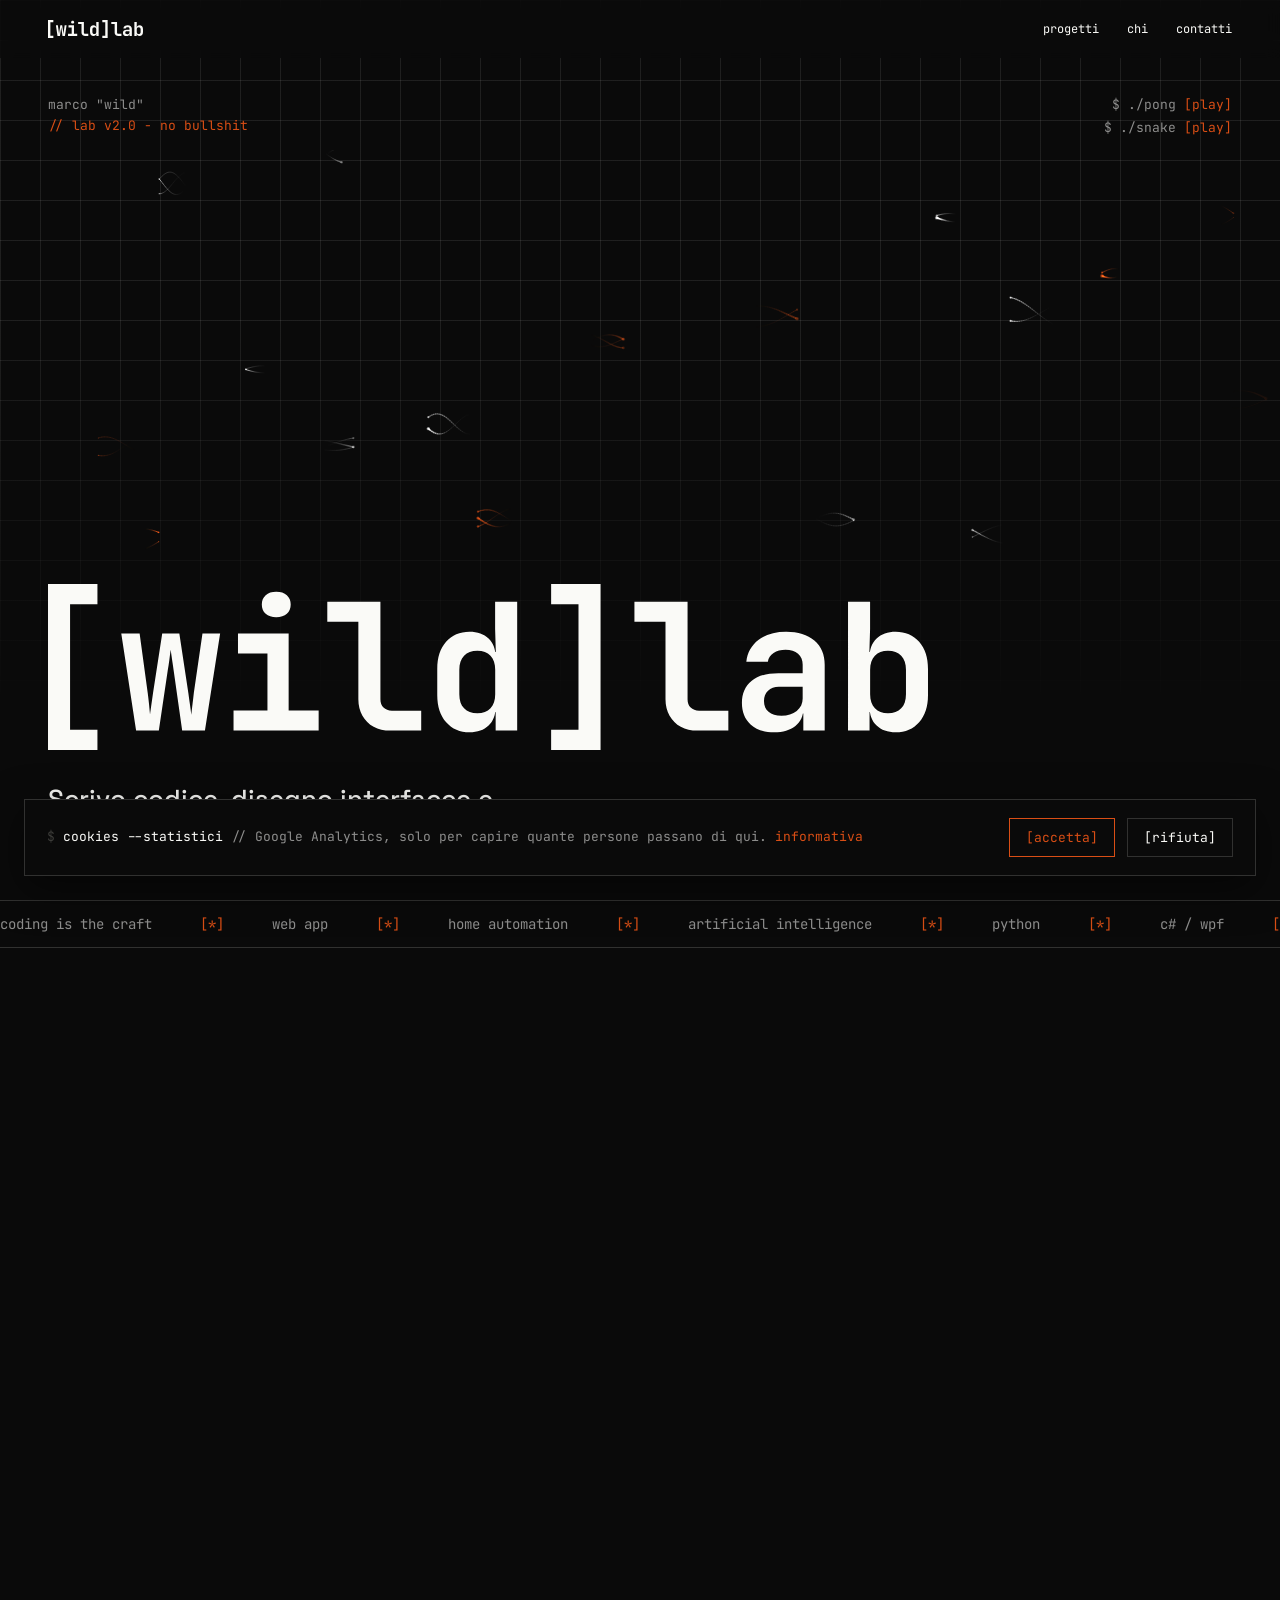
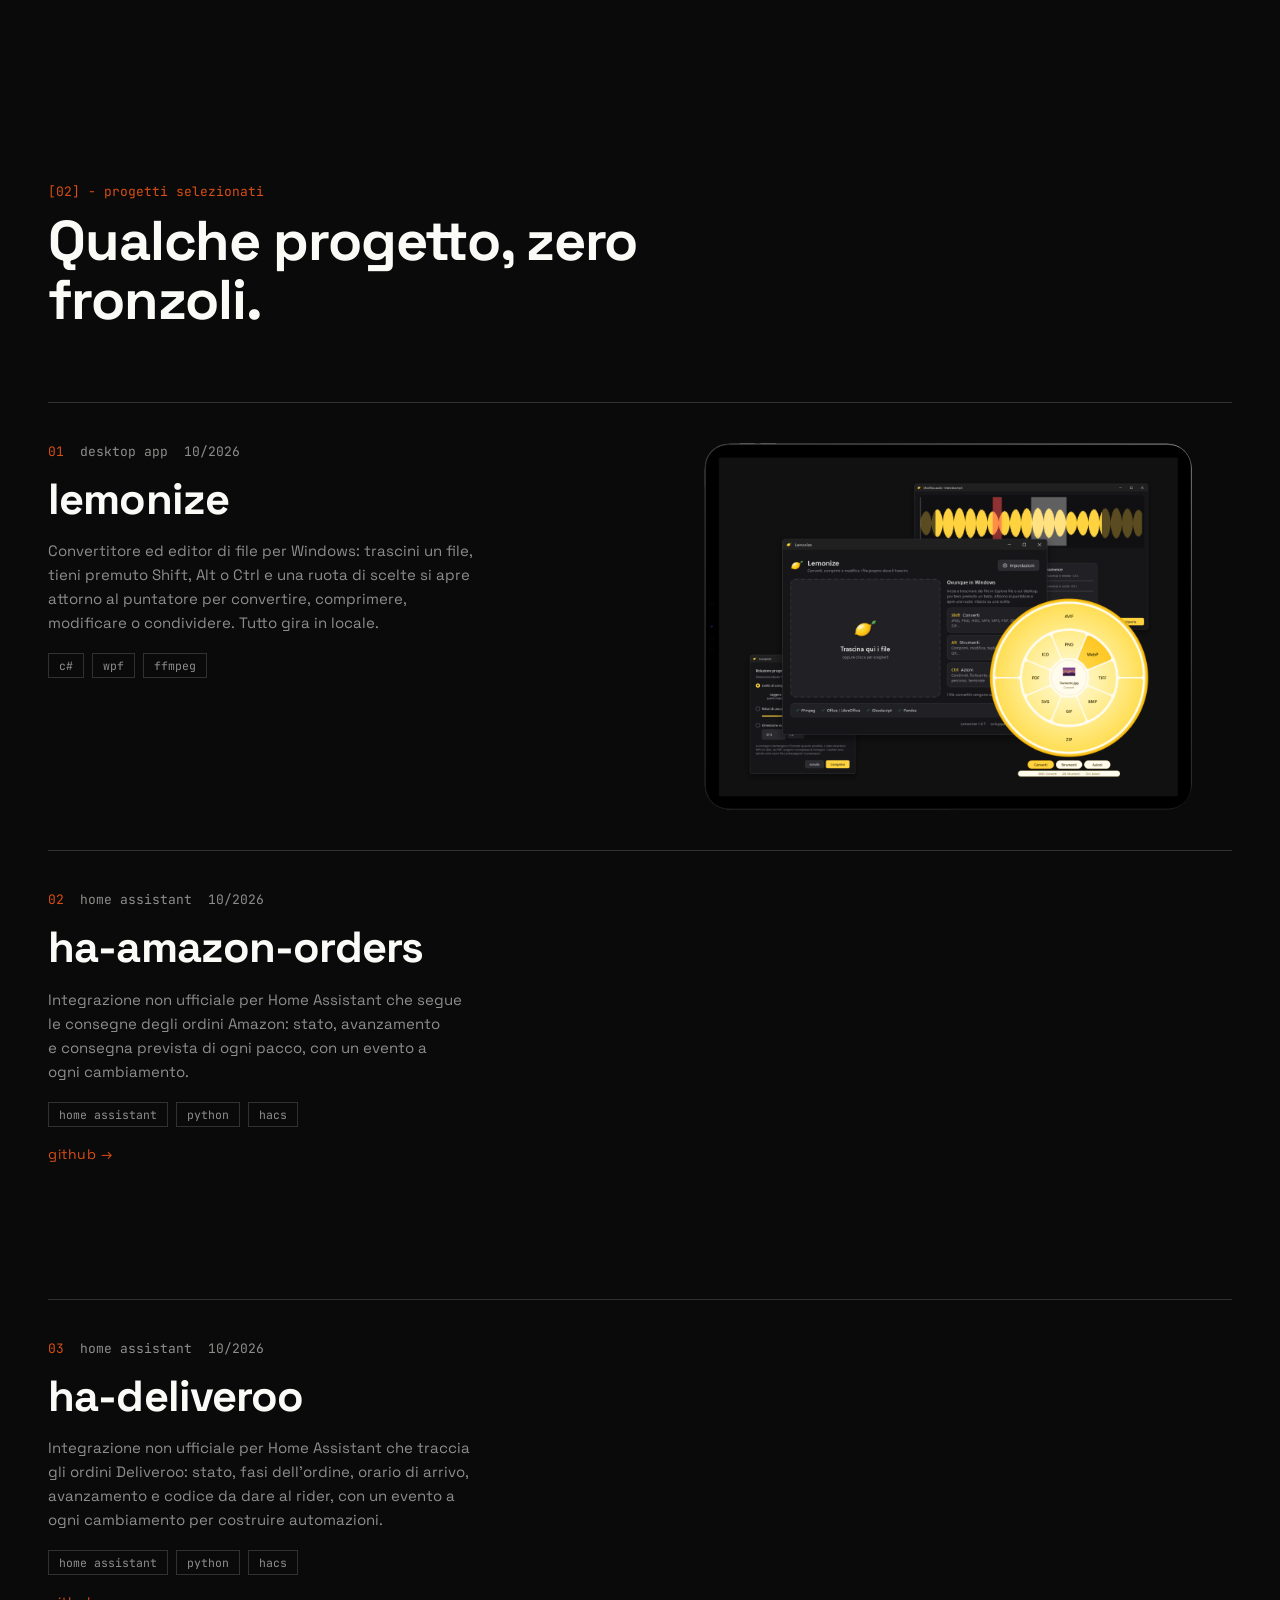
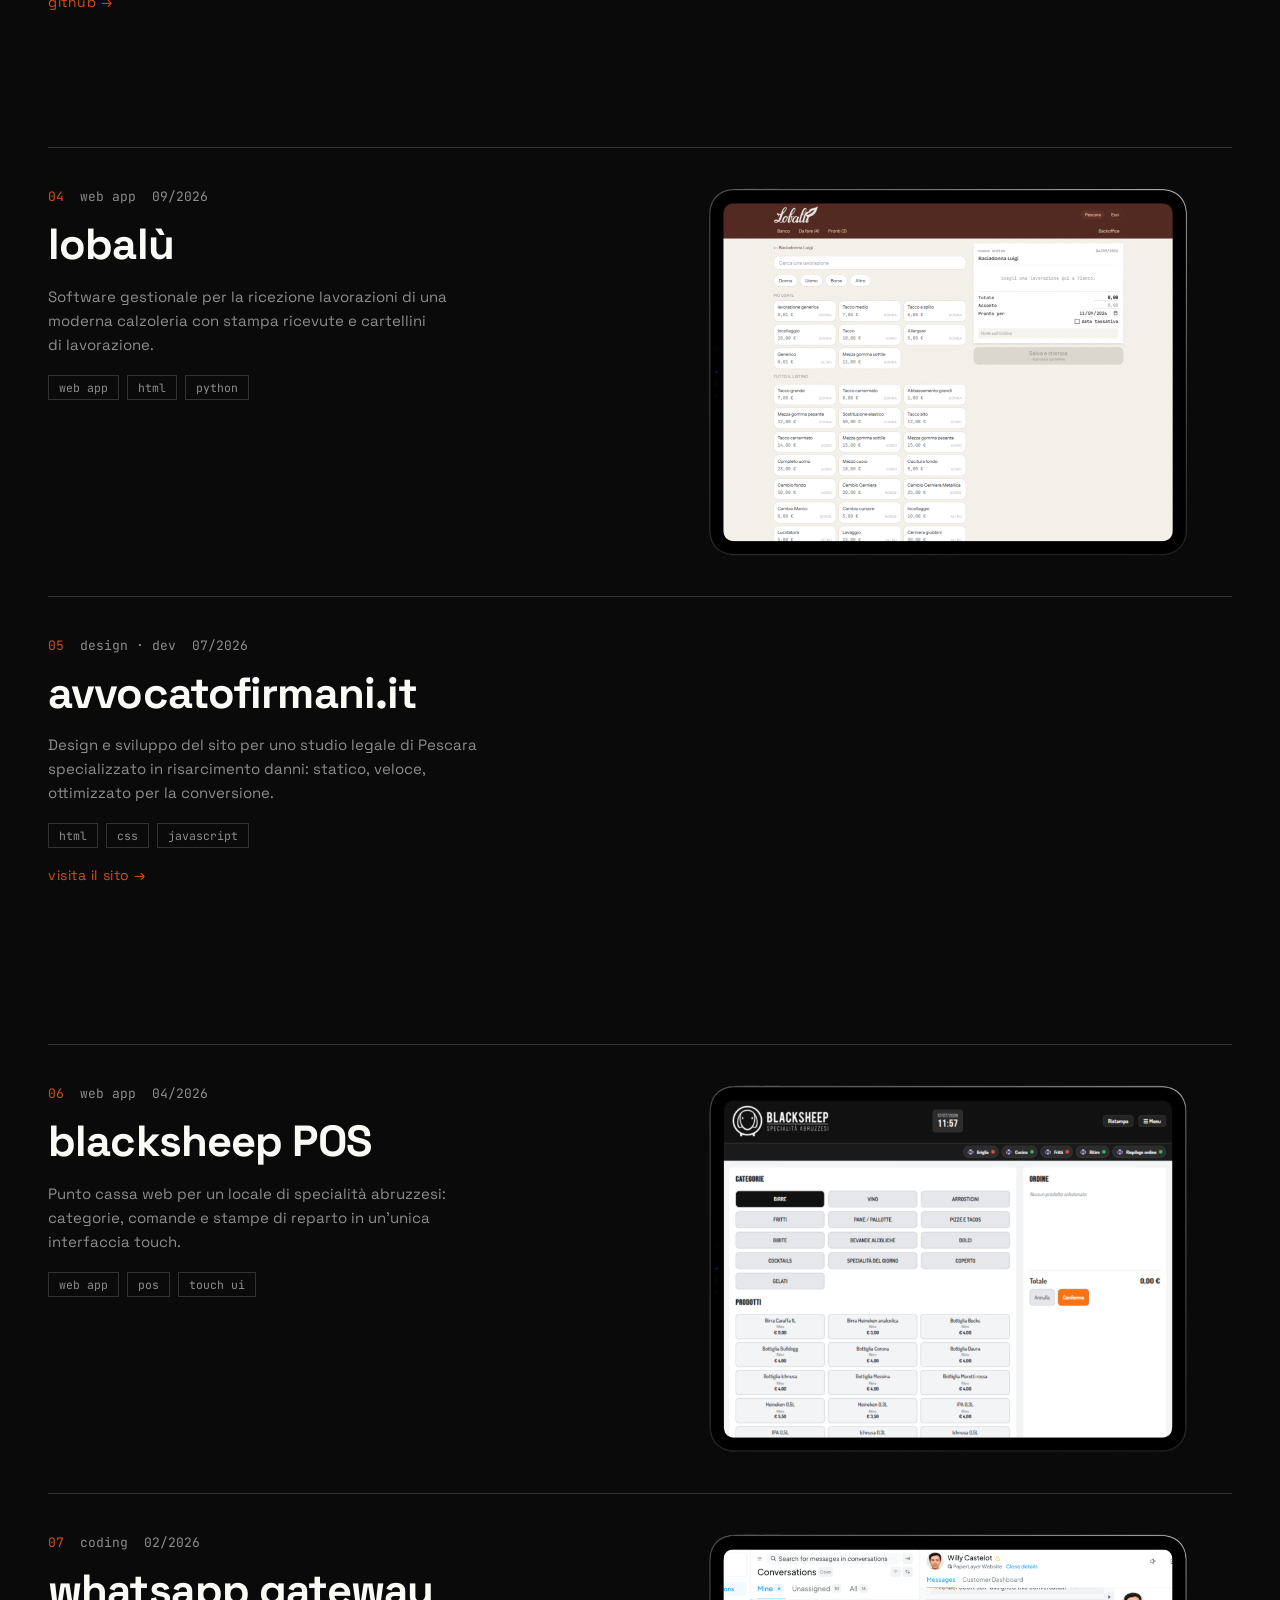
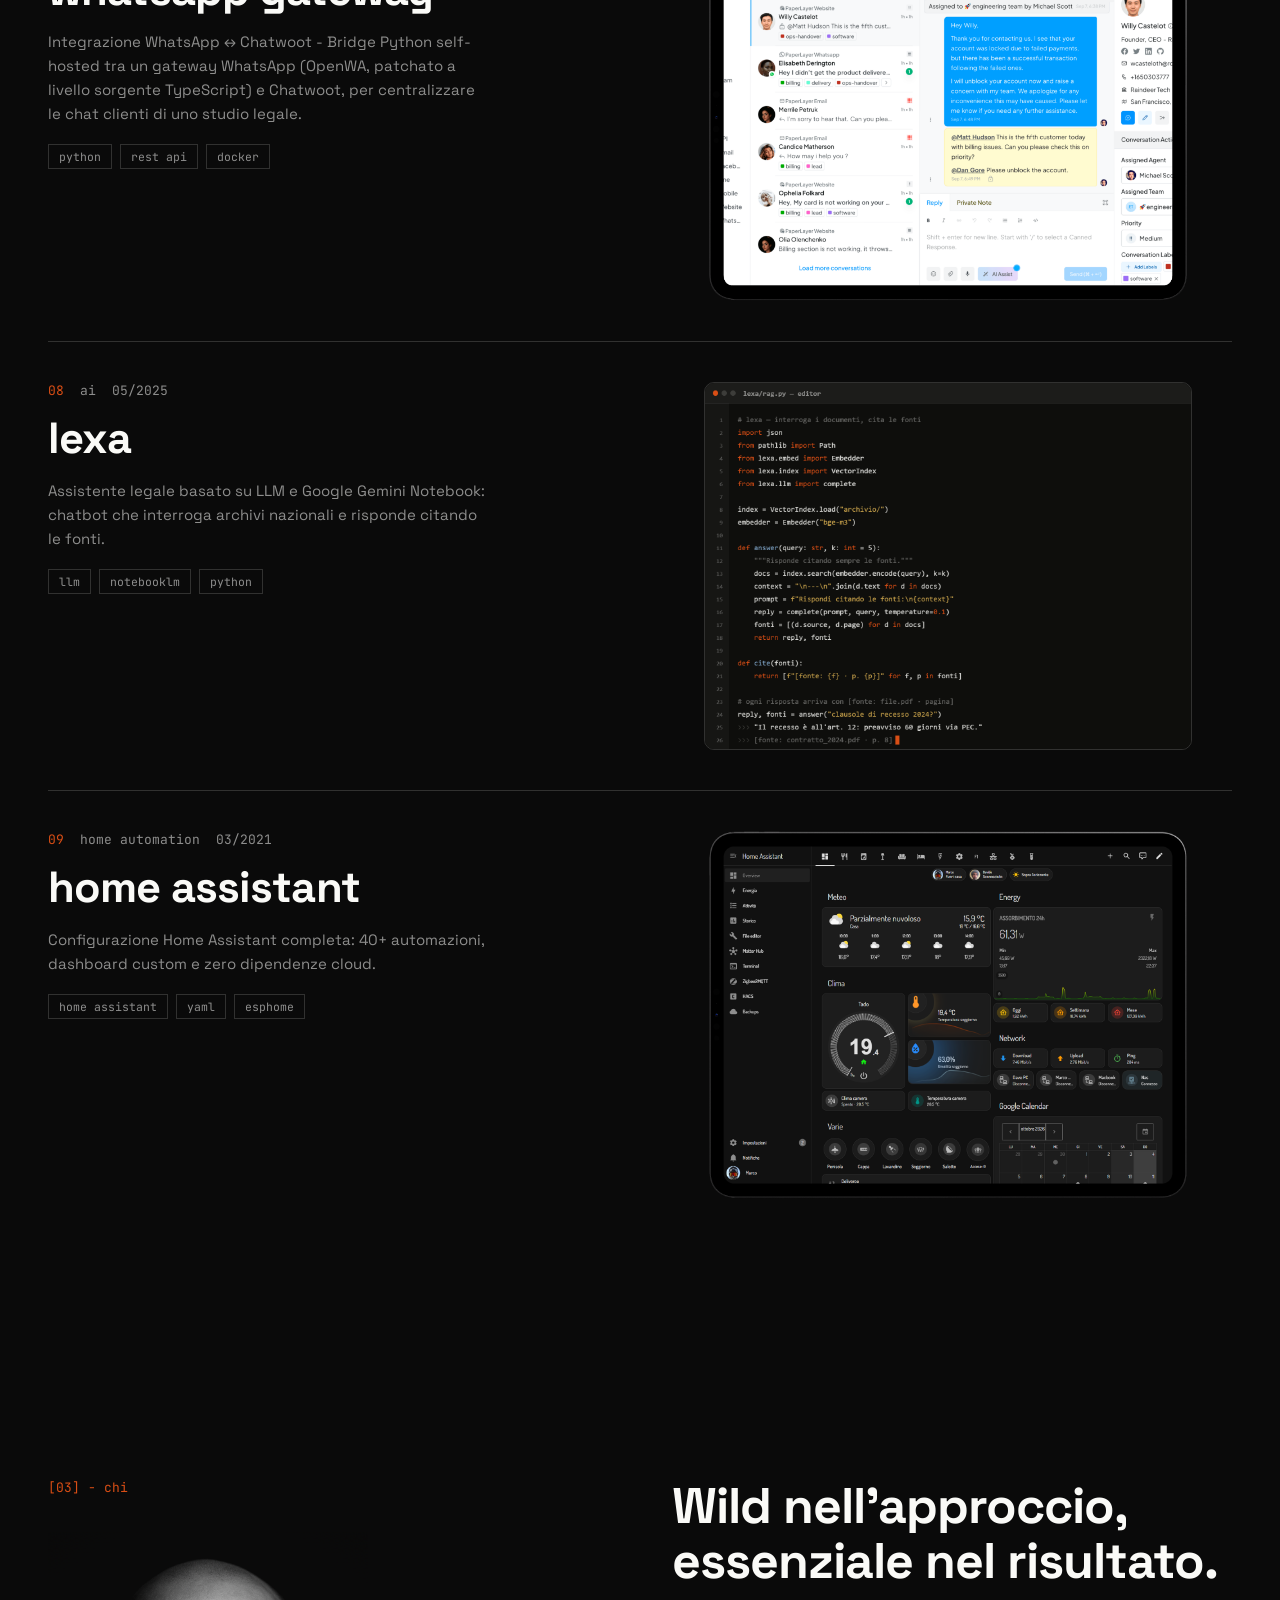
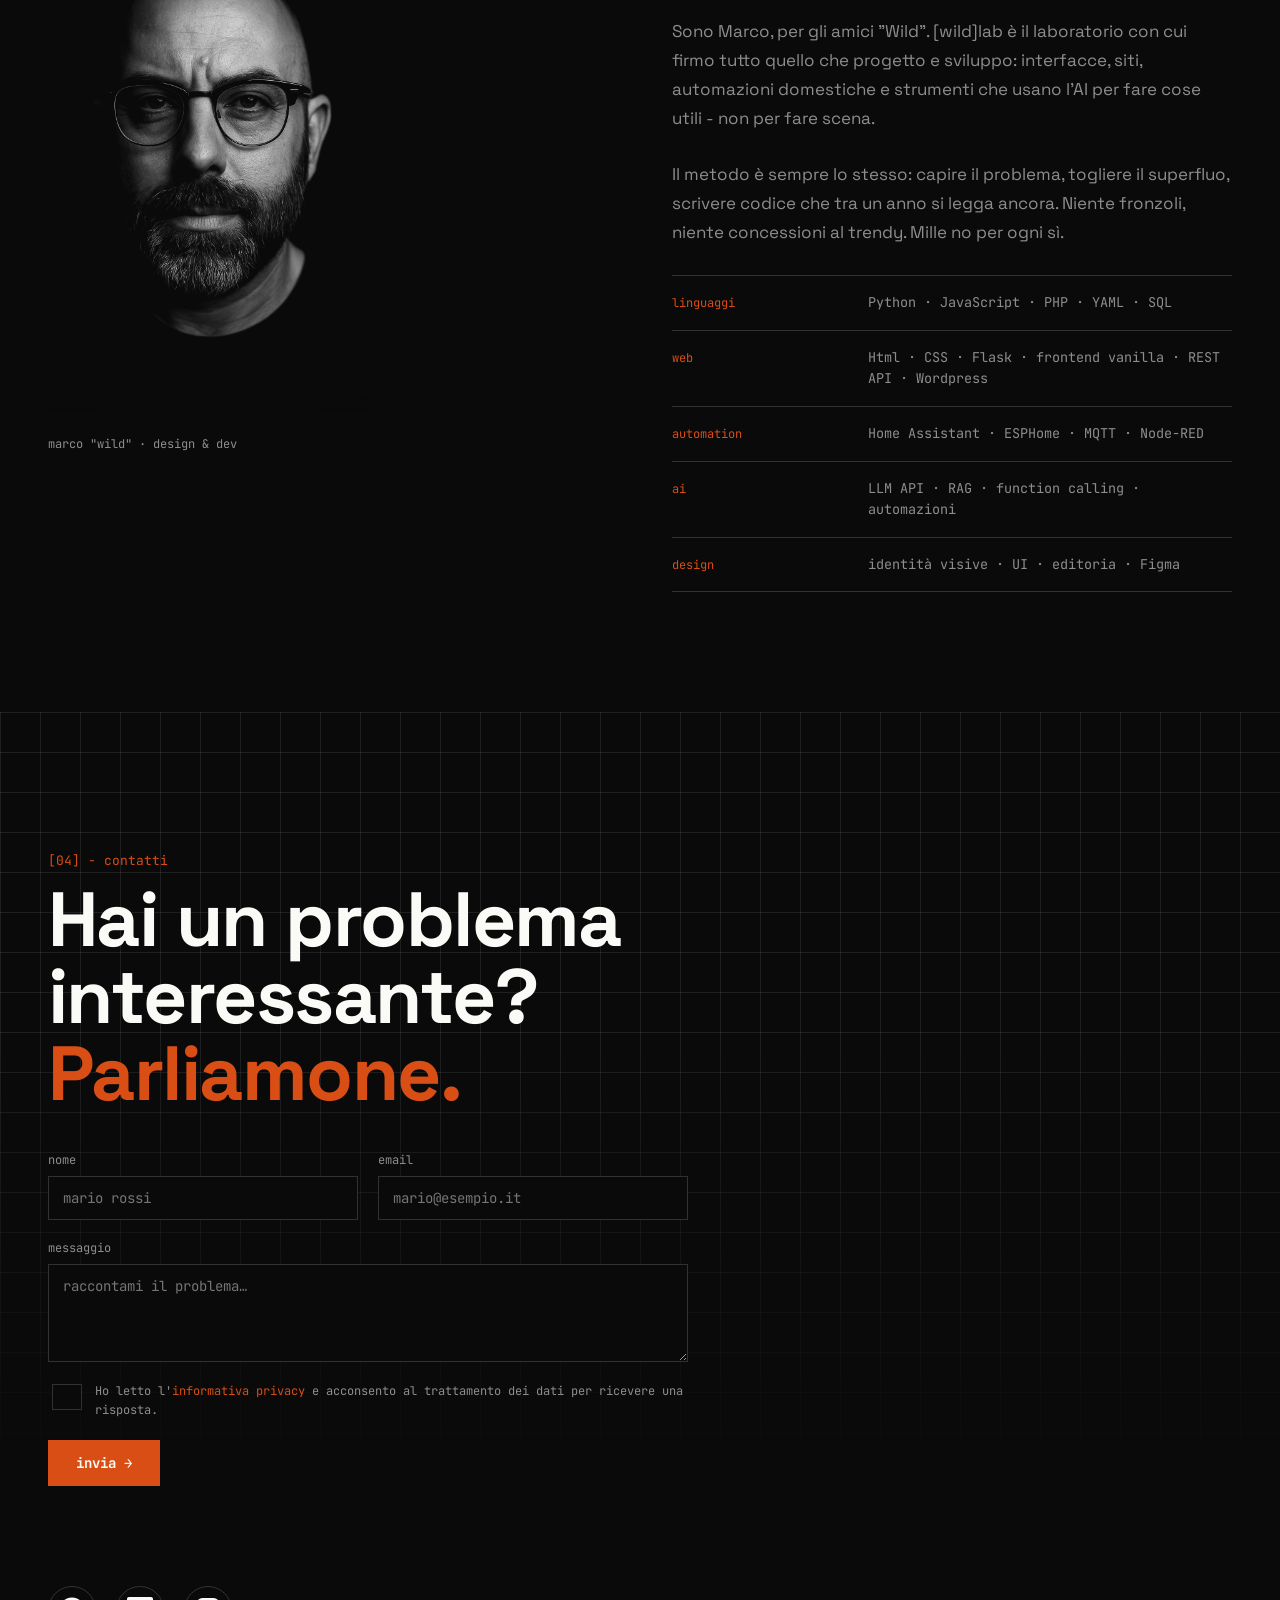
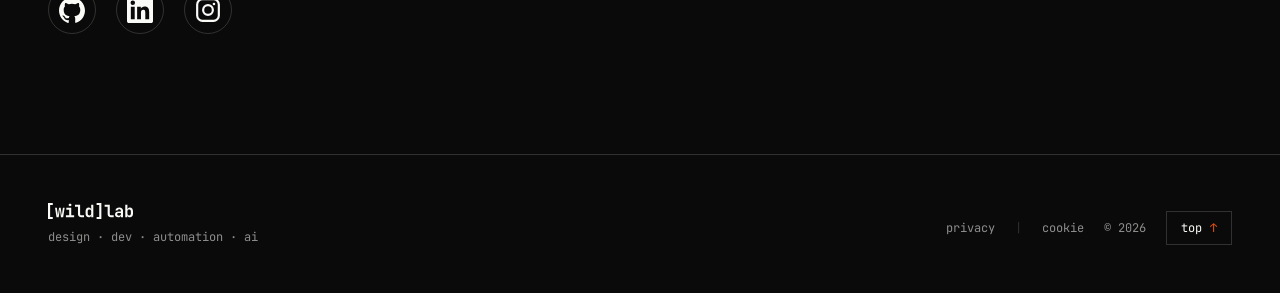
==== commit a1cc5fcc: "Add author and publish date meta for link previews Co-Authored-By: Claude Opus 5.5 <noreply@anthropi" ====
--- a/index.html
+++ b/index.html
@@ -30,6 +30,11 @@
 </script>
 <title>[wild]lab - design · dev · automation · ai</title>
 <meta name="description" content="Il laboratorio di Marco “Wild”: coding, web app, home automation e intelligenza artificiale. Niente fronzoli.">
+<meta name="author" content="Marco Palmieri">
+<meta name="publish_date" property="og:publish_date" content="2026-07-17T16:10:00+02:00">
+<meta property="article:published_time" content="2026-07-17T16:10:00+02:00">
+<meta property="article:modified_time" content="2026-10-28T11:00:00+01:00">
+<meta property="article:author" content="Marco Palmieri">
 <meta property="og:type" content="website">
 <meta property="og:url" content="https://lordhenry76.github.io/">
 <meta property="og:title" content="[wild]lab - design · dev · automation · ai">
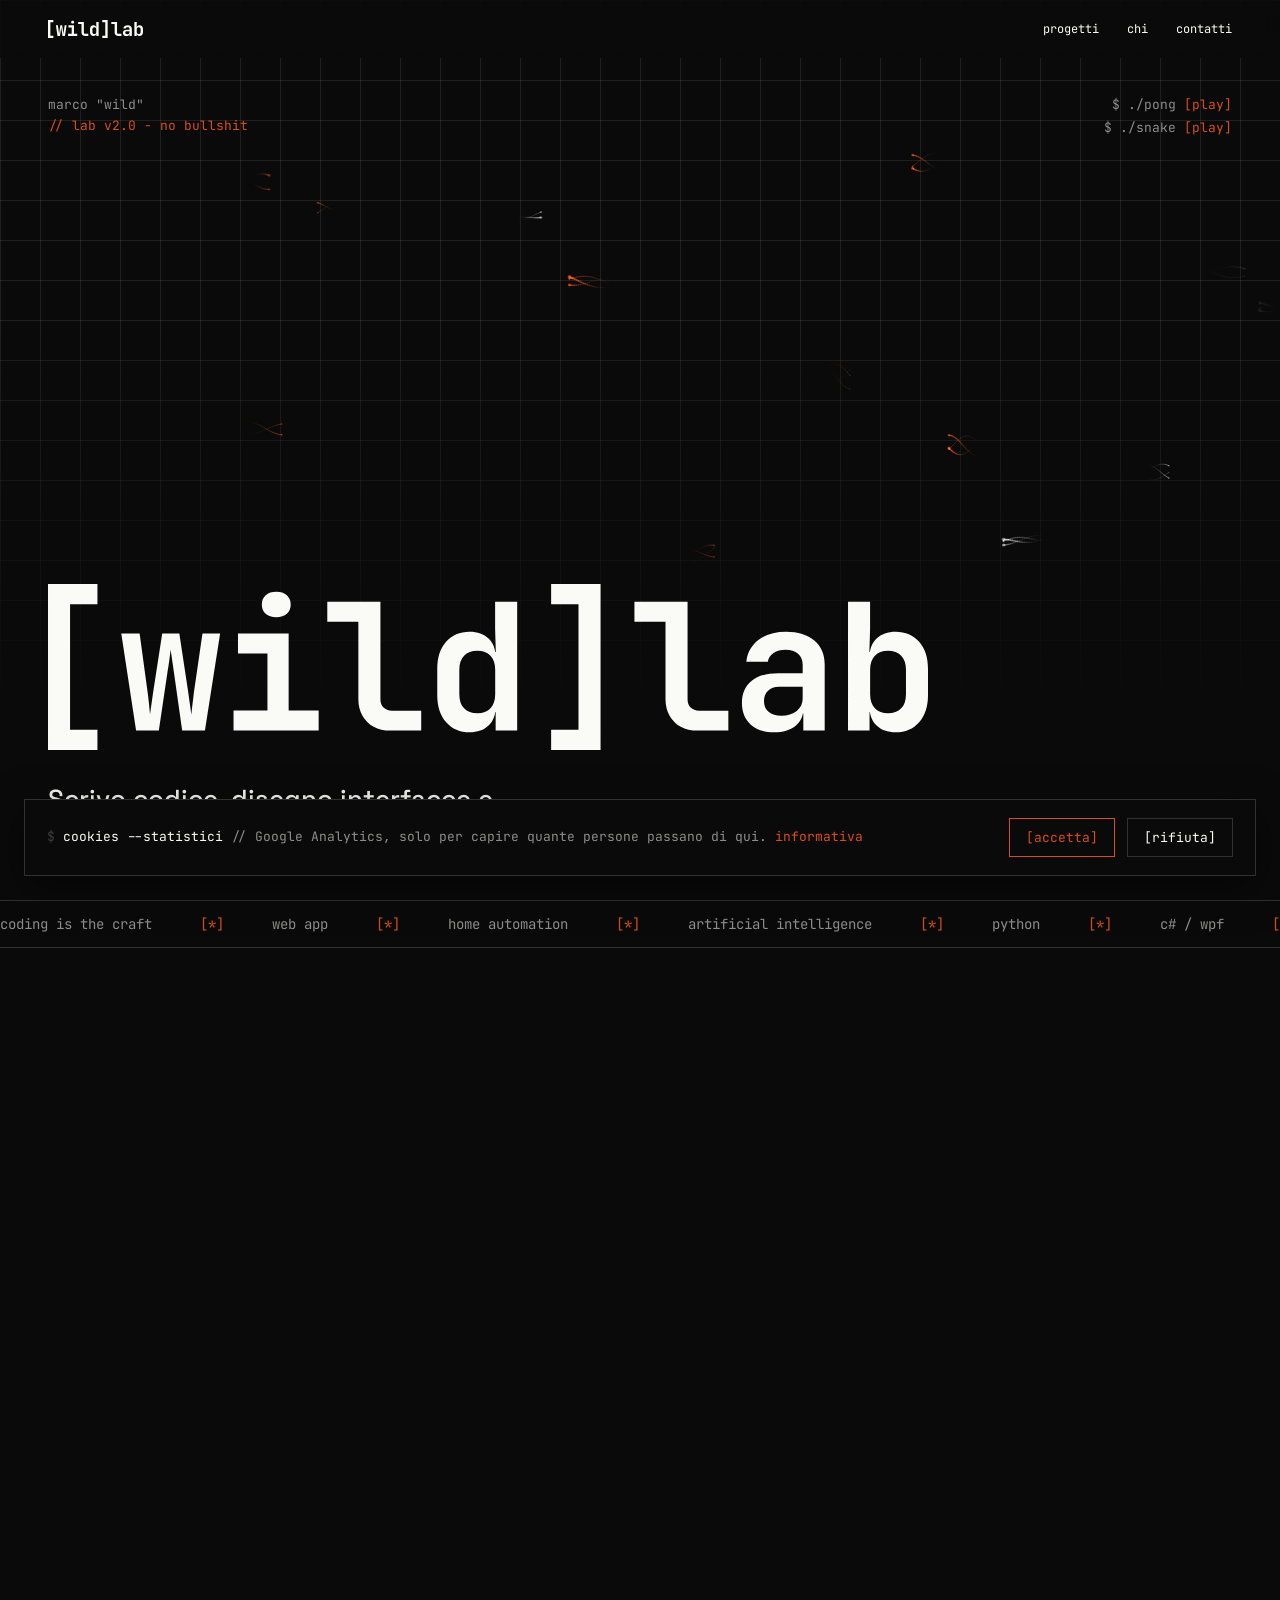
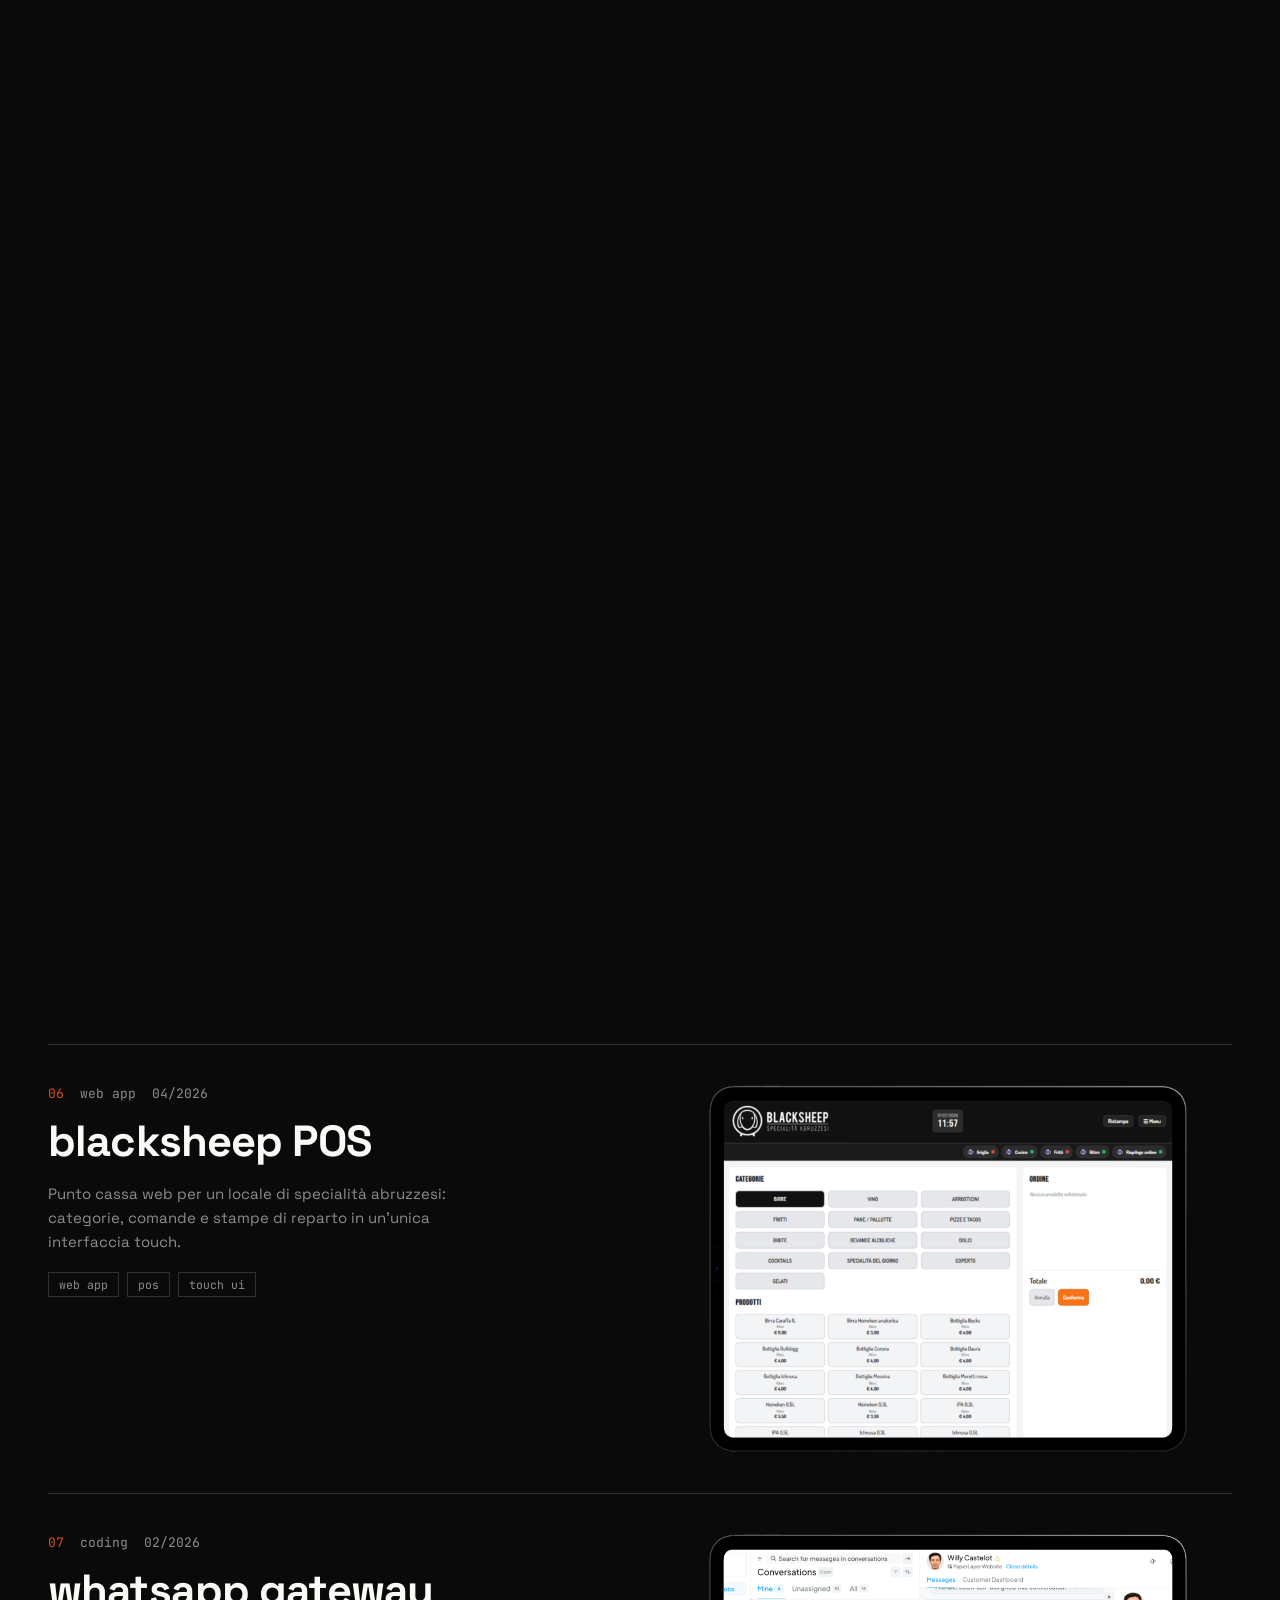
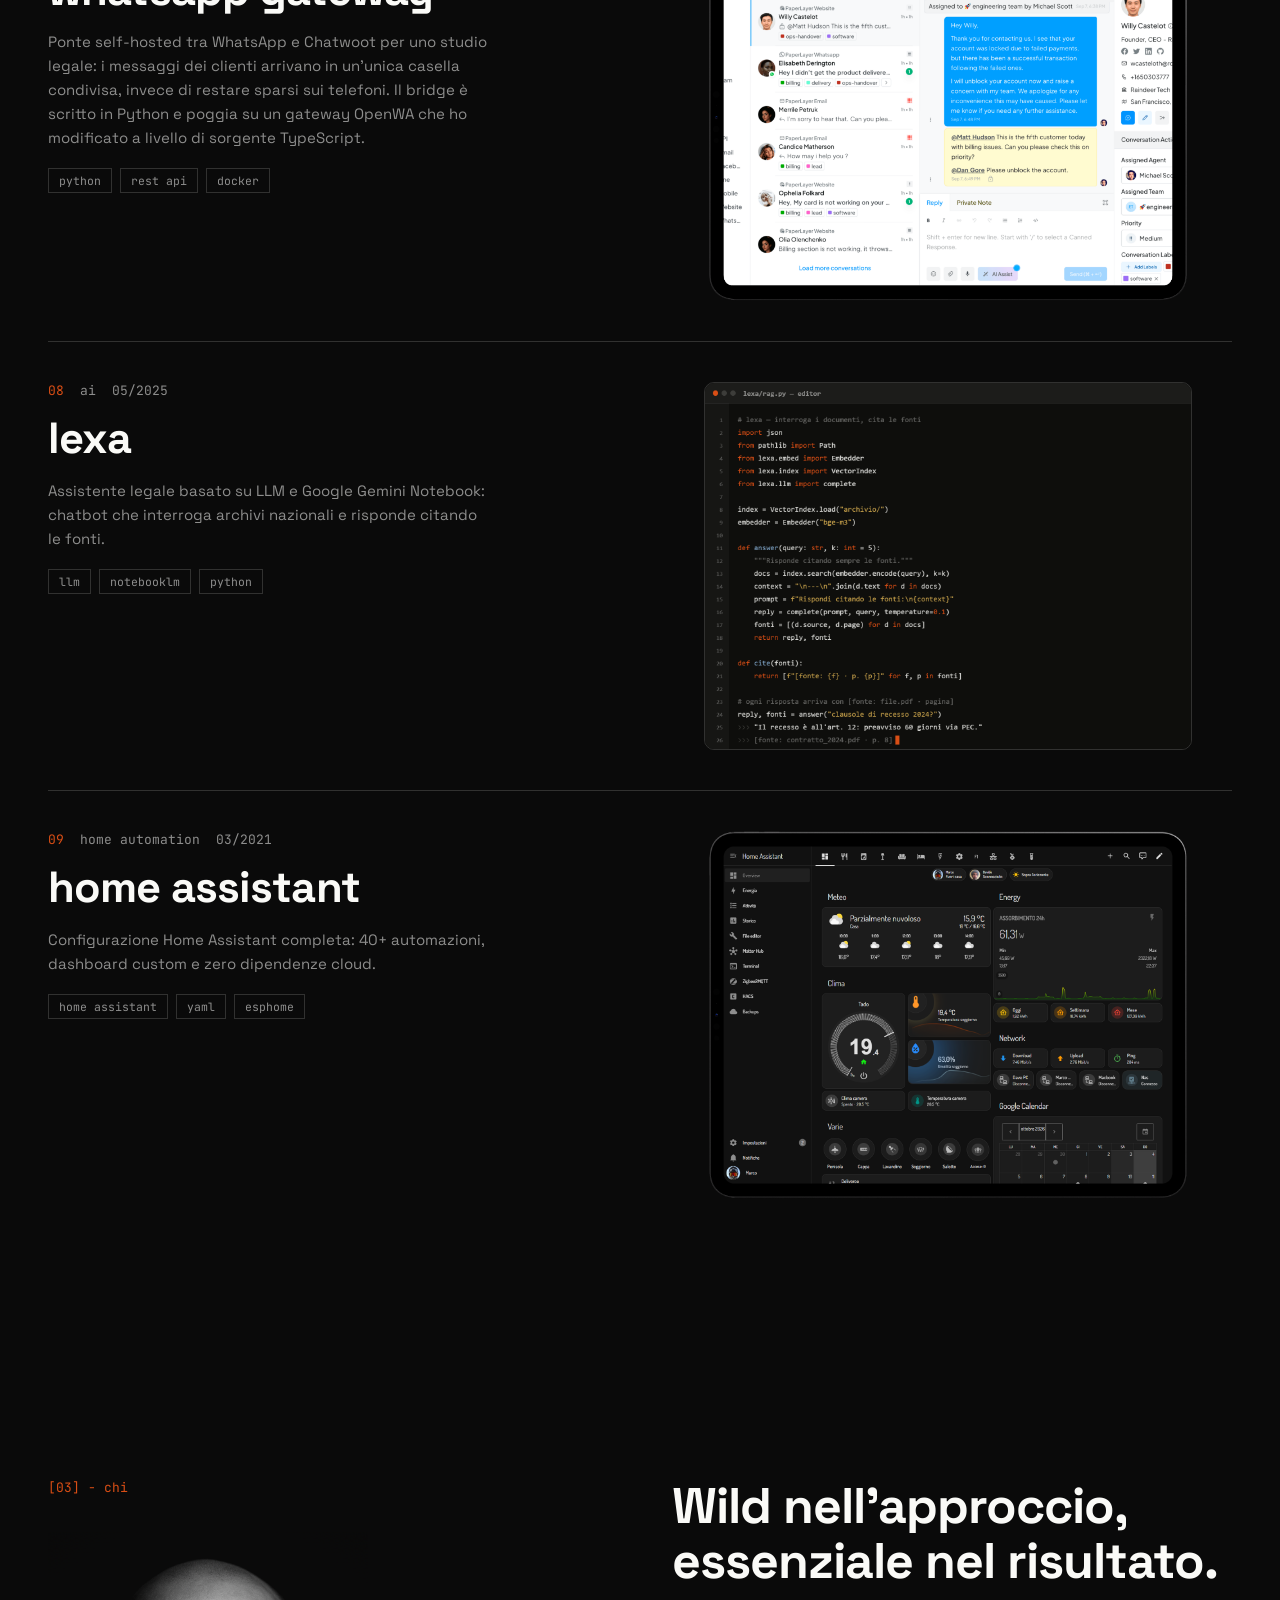
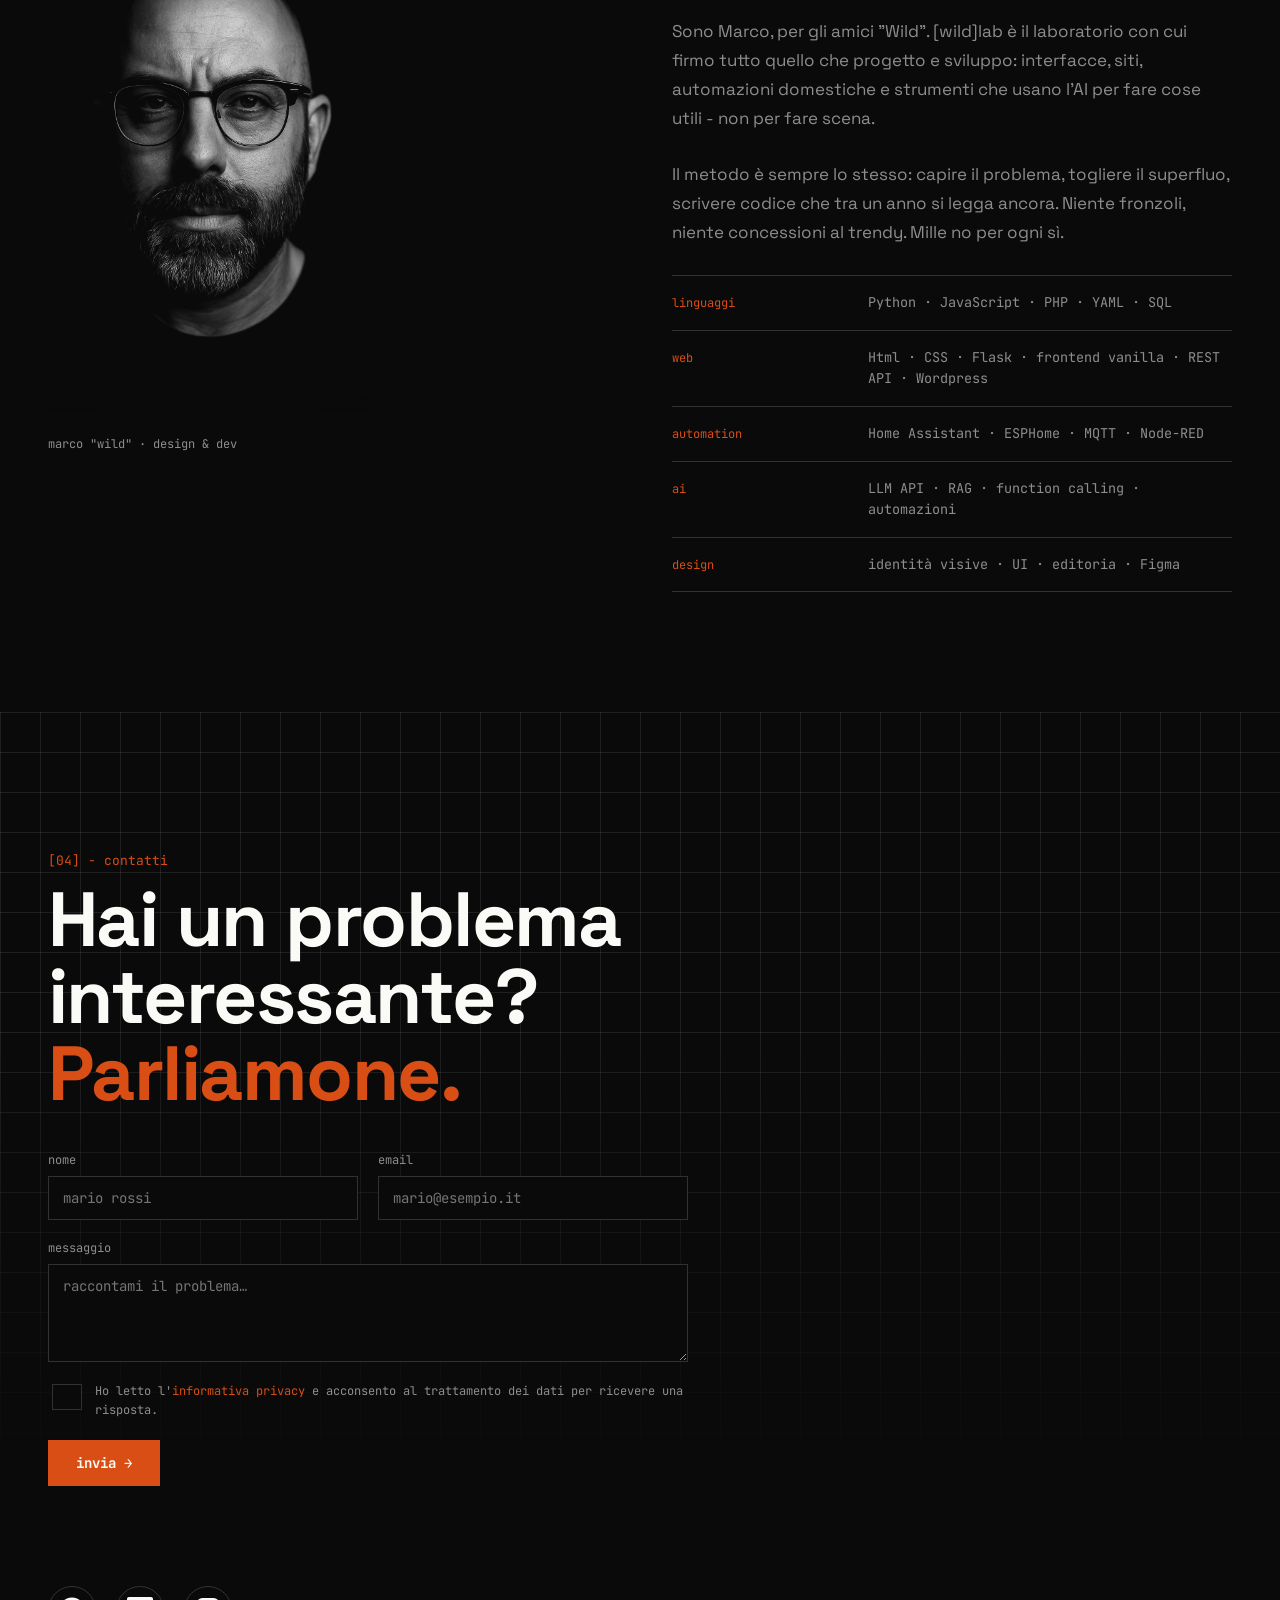
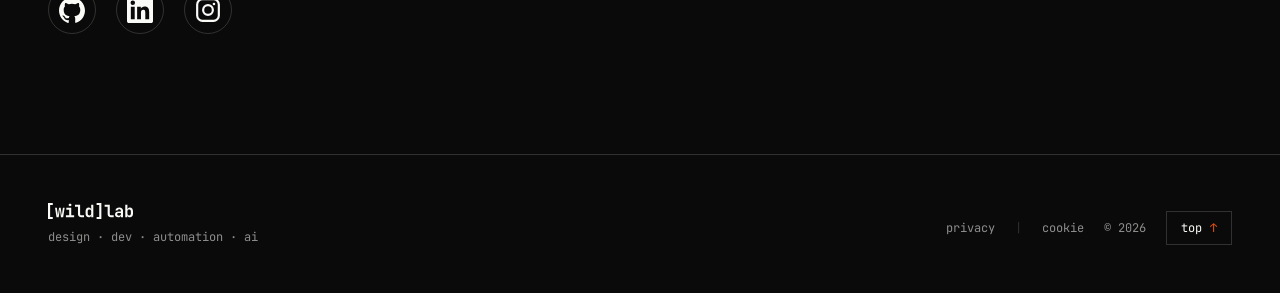
==== commit 481d1025: "Rewrite whatsapp gateway description Co-Authored-By: Claude Opus 5.5 <noreply@anthropic.com>" ====
--- a/index.html
+++ b/index.html
@@ -241,7 +241,7 @@
       <div class="progetto-info">
         <div class="progetto-meta"><span class="num">07</span><span>coding</span><span>02/2026</span></div>
         <h3>whatsapp gateway</h3>
-        <p>Integrazione WhatsApp ↔ Chatwoot - Bridge Python self-hosted tra un gateway WhatsApp (OpenWA, patchato a livello sorgente TypeScript) e Chatwoot, per centralizzare le chat clienti di uno studio legale.</p>
+        <p>Ponte self-hosted tra WhatsApp e Chatwoot per uno studio legale: i messaggi dei clienti arrivano in un'unica casella condivisa, invece di restare sparsi sui telefoni. Il bridge è scritto in Python e poggia su un gateway OpenWA che ho modificato a livello di sorgente TypeScript.</p>
         <div class="progetto-tags"><span>python</span><span>rest api</span><span>docker</span></div>
       </div>
       <div class="mockup-ipad"><img src="assets/whatsapp-gateway.webp" width="1736" height="1306" loading="lazy" decoding="async" alt="Chatwoot con canale WhatsApp su iPad"></div>
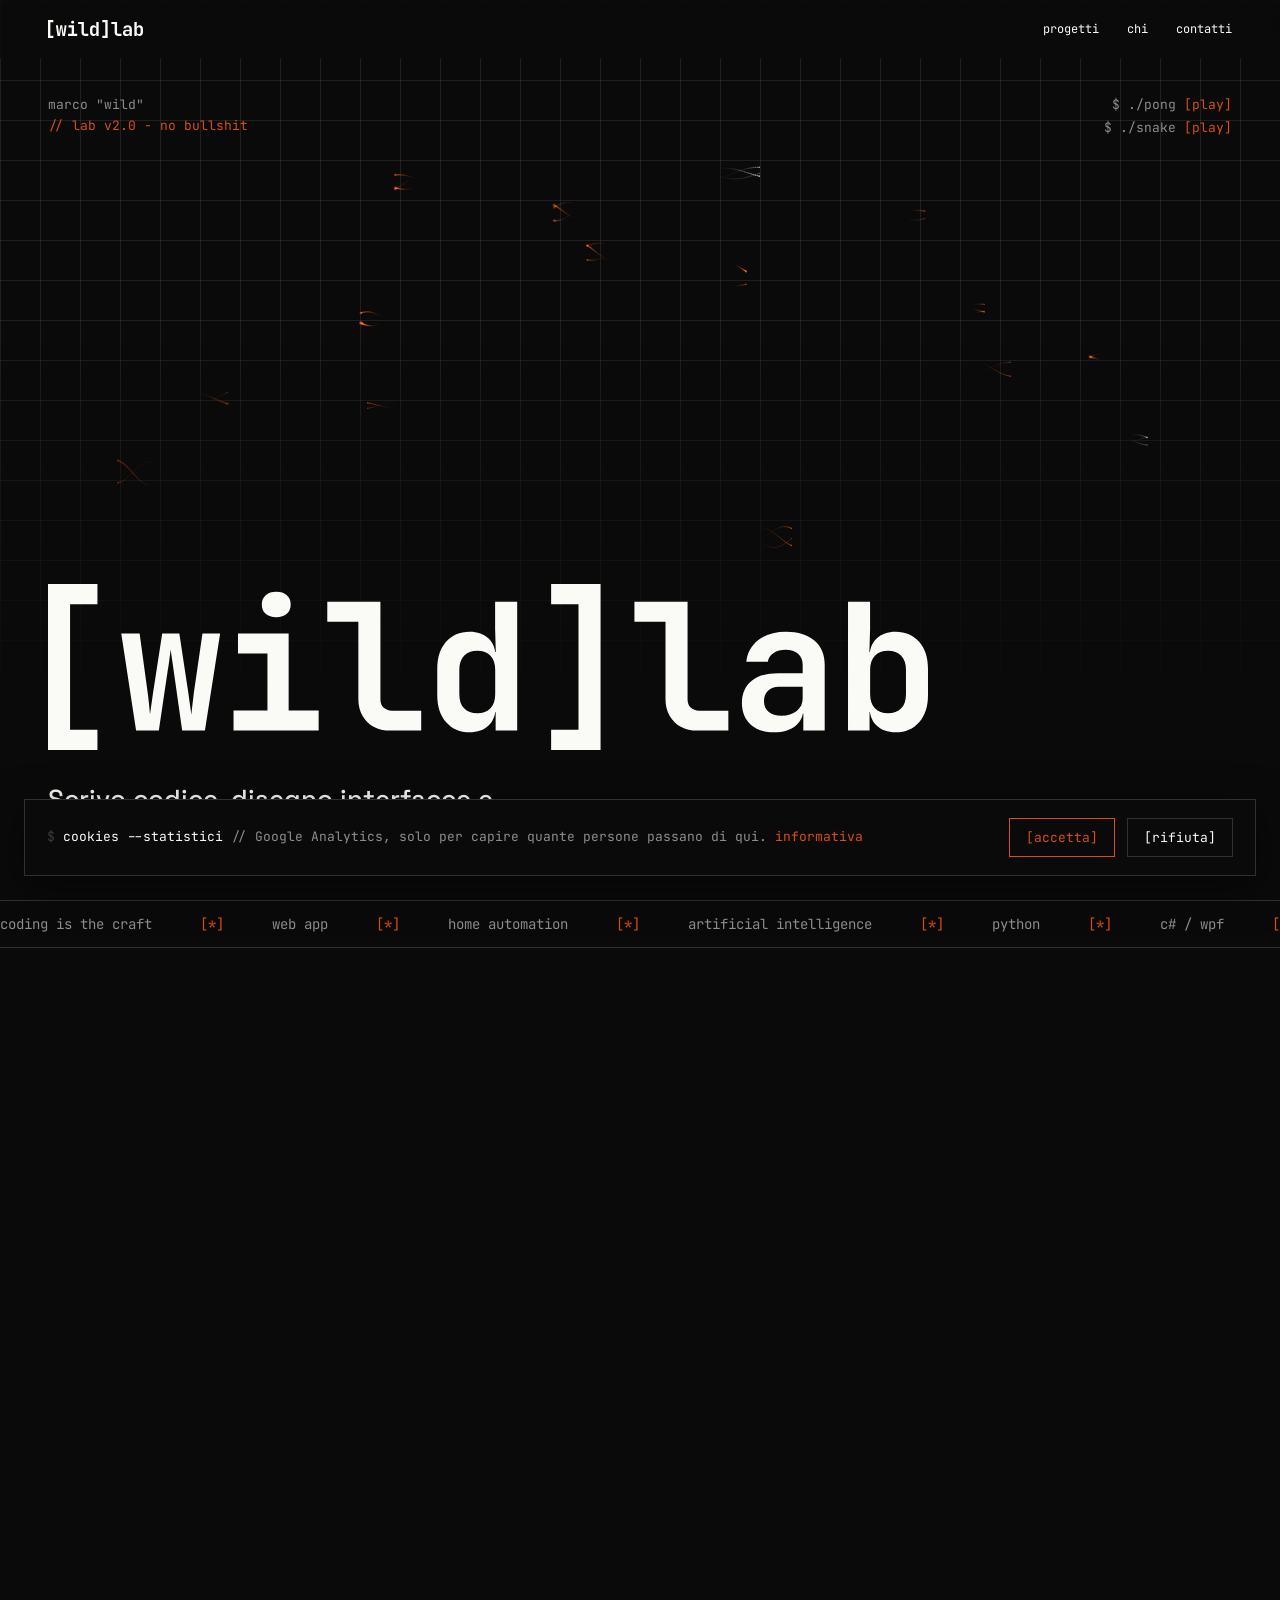
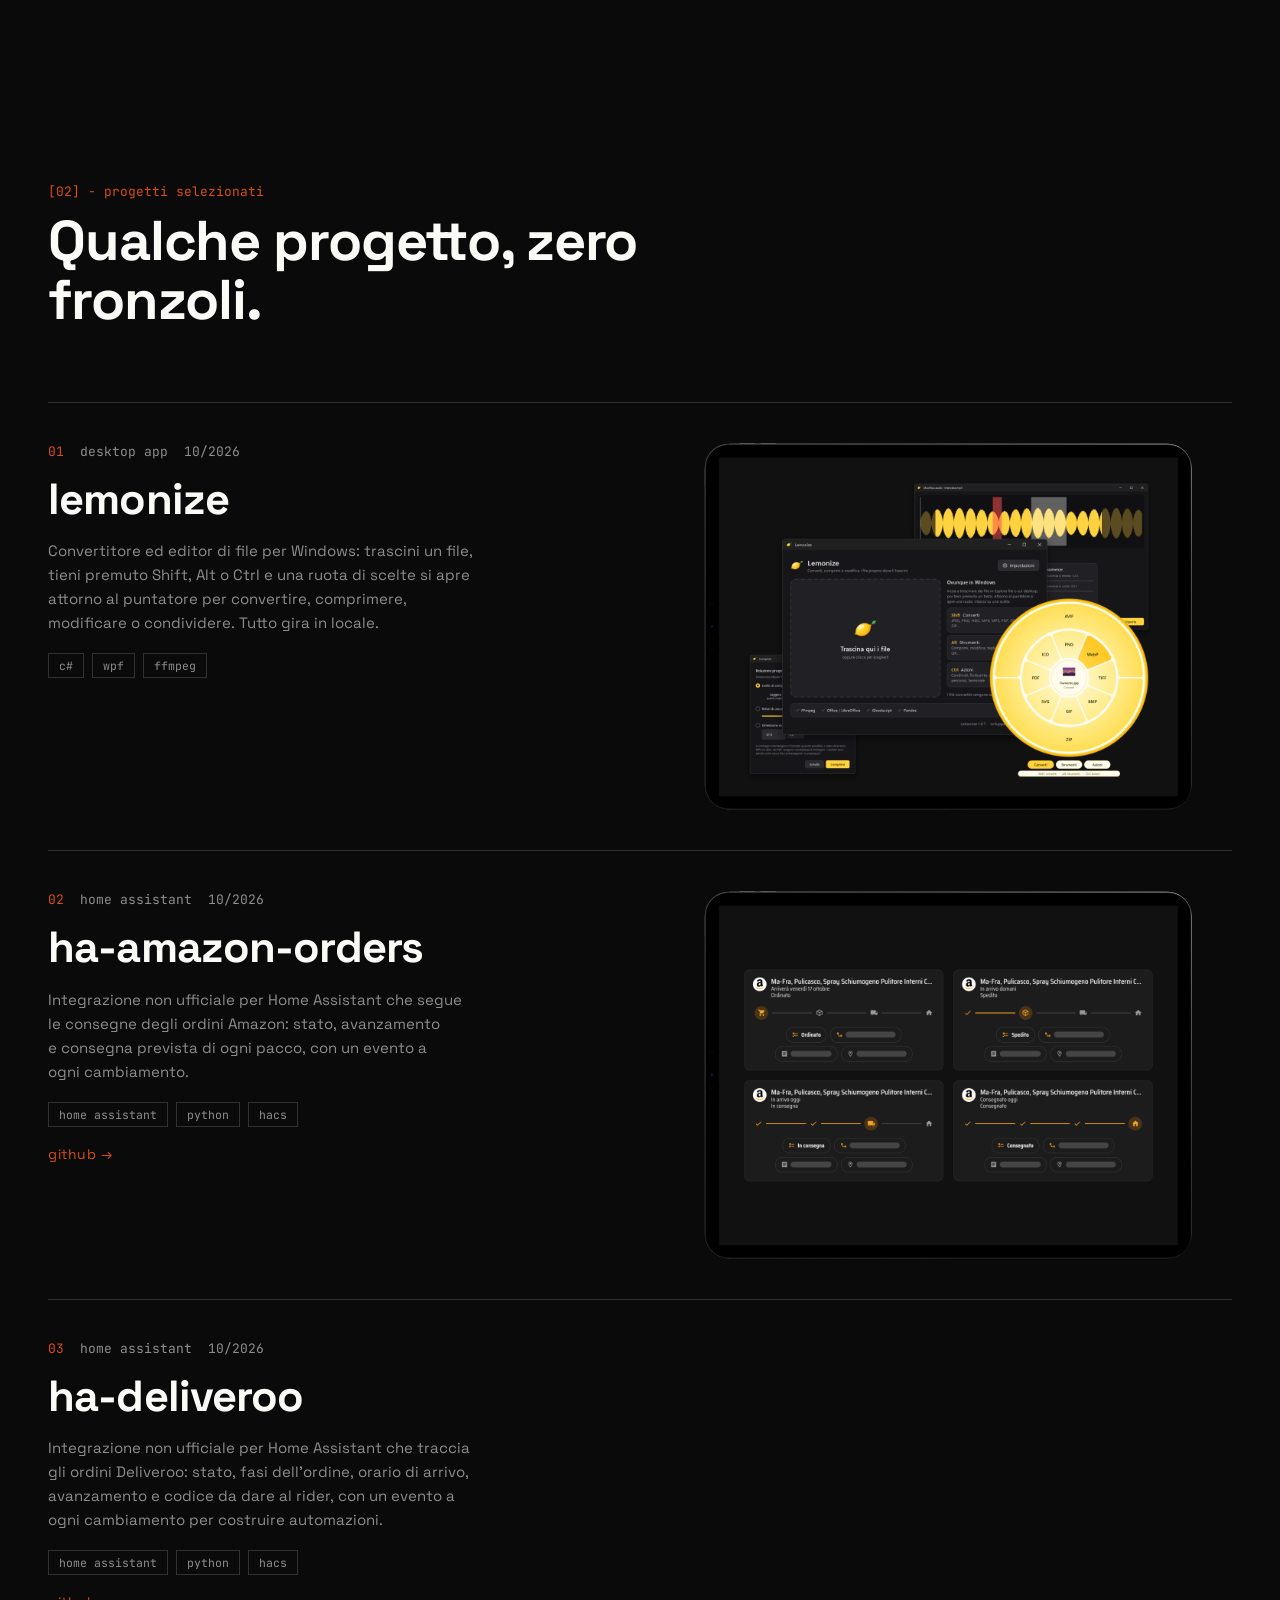
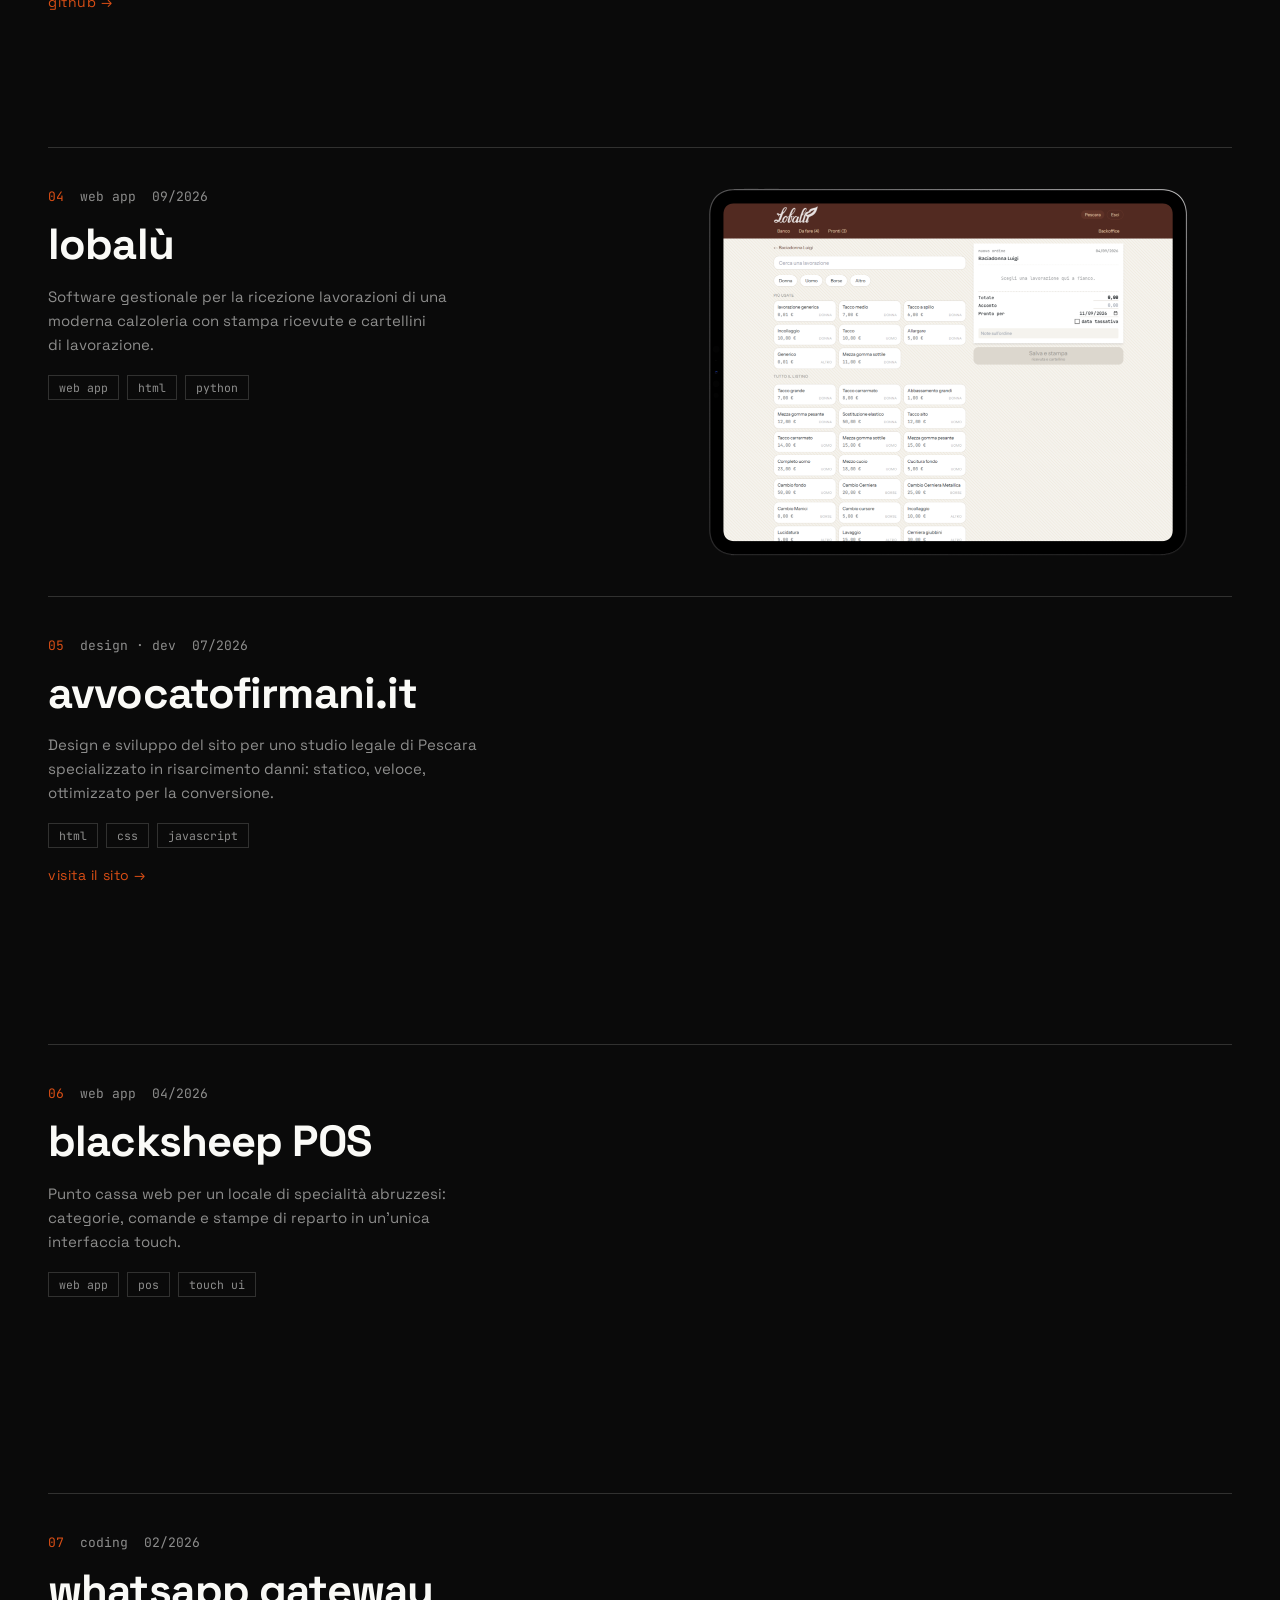
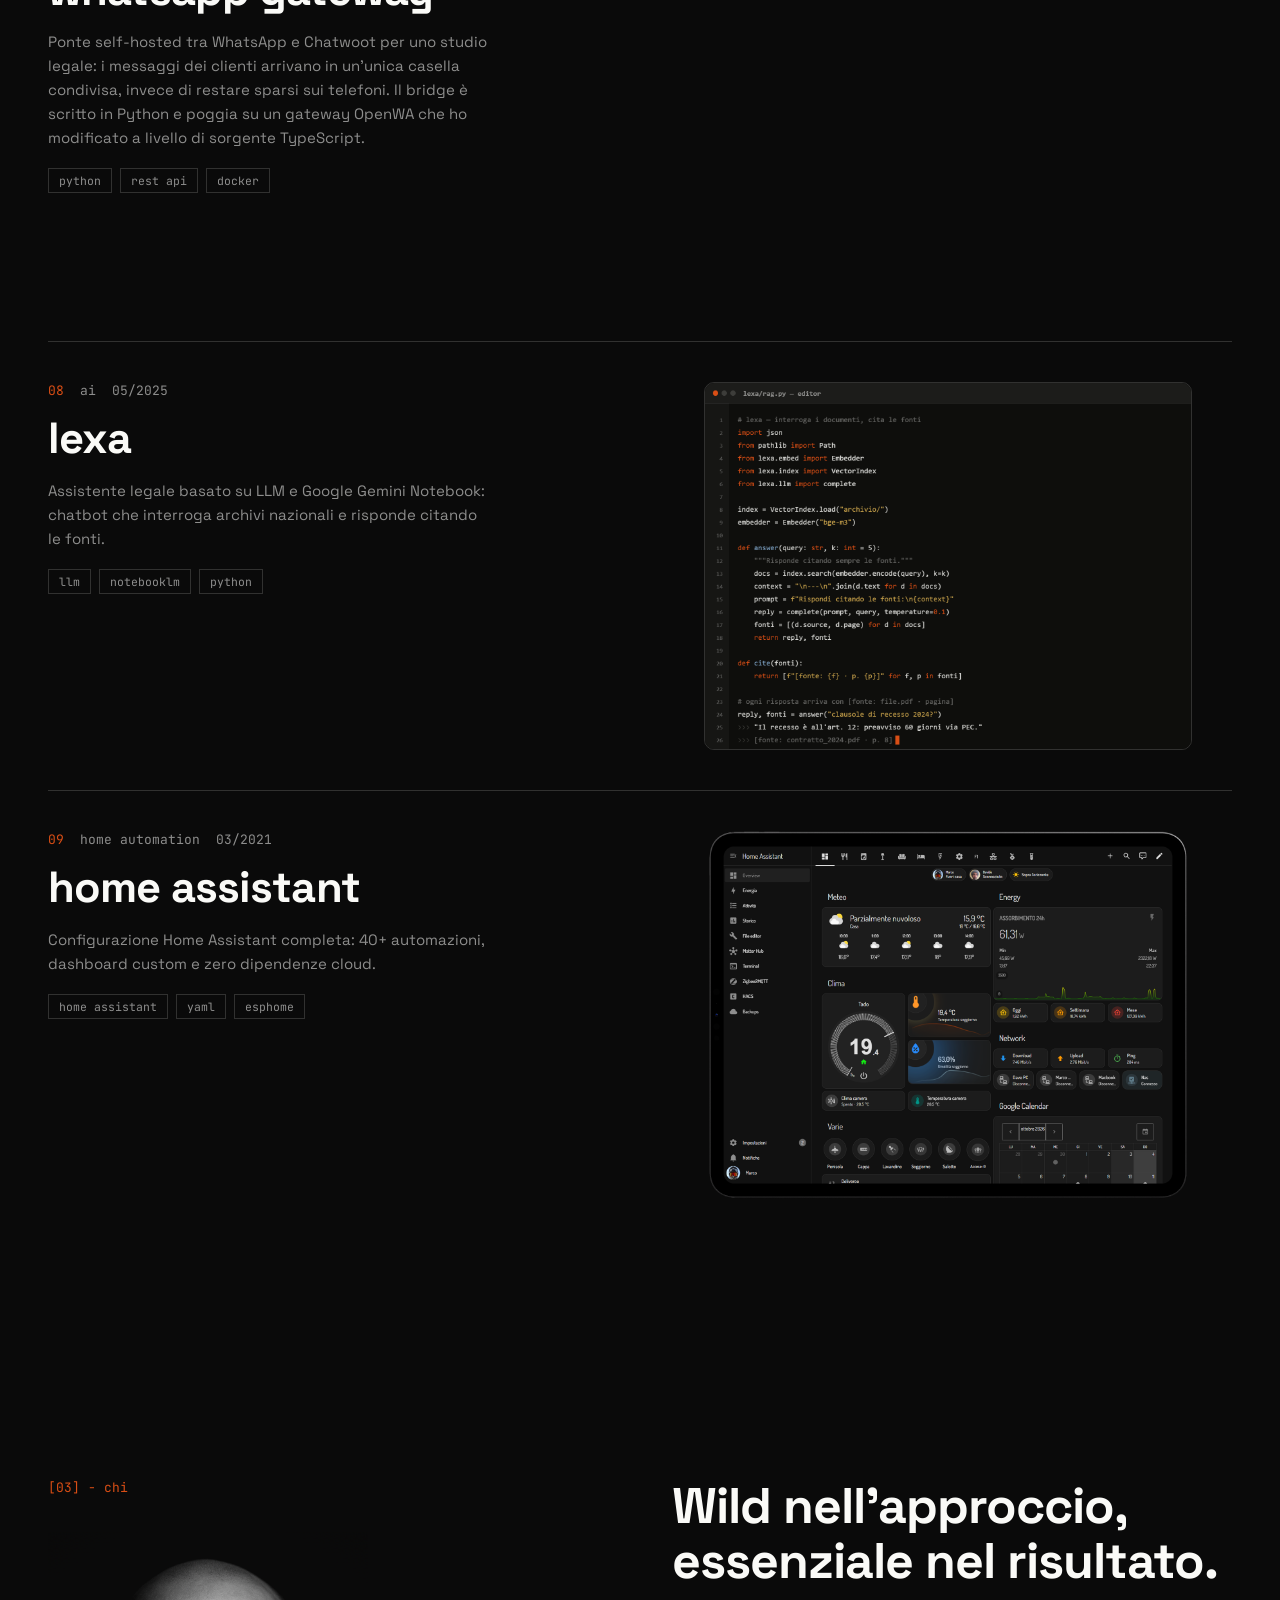
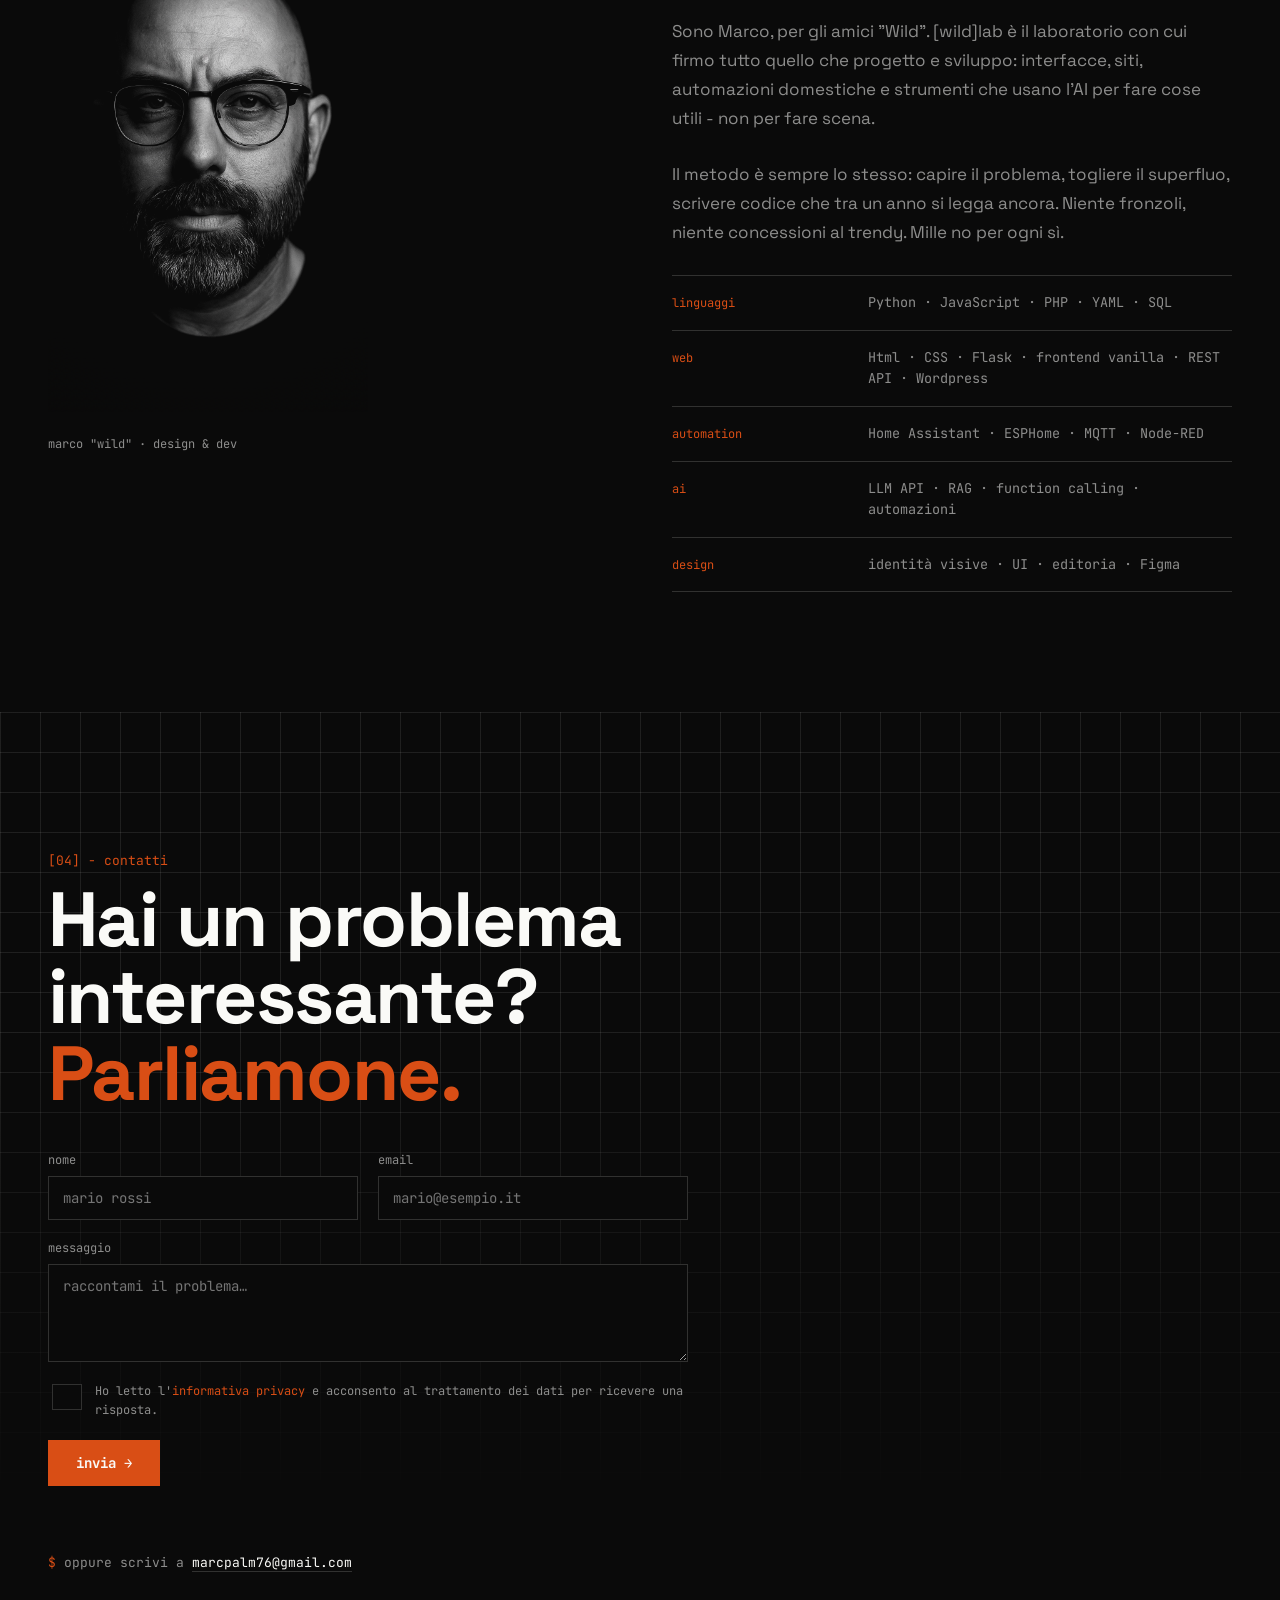
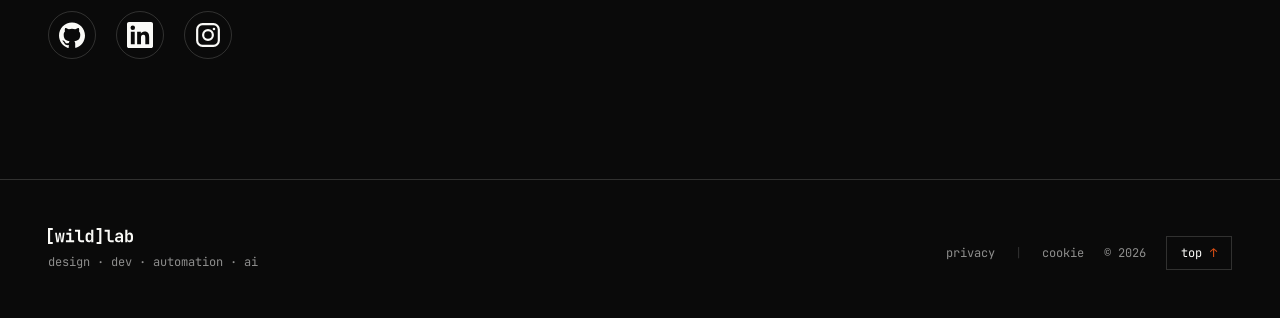
==== commit 1626118c: "Show contact email under the form Co-Authored-By: Claude Opus 5.5 <noreply@anthropic.com>" ====
--- a/index.html
+++ b/index.html
@@ -317,6 +317,7 @@
       </label>
       <button type="submit">invia →</button>
     </form>
+    <p class="contact-mail mono reveal"><span class="prompt">$</span> oppure scrivi a <a href="mailto:marcpalm76@gmail.com">marcpalm76@gmail.com</a></p>
     <div class="social-links reveal">
       <a href="https://github.com/LordHenry76/" target="_blank" rel="noopener" aria-label="GitHub">
         <svg viewBox="0 0 24 24" width="26" height="26" fill="currentColor" aria-hidden="true"><path d="M12 .5C5.37.5 0 5.87 0 12.5c0 5.3 3.44 9.8 8.21 11.39.6.11.82-.26.82-.58 0-.29-.01-1.04-.02-2.05-3.34.73-4.04-1.61-4.04-1.61-.55-1.39-1.34-1.76-1.34-1.76-1.09-.75.08-.73.08-.73 1.21.09 1.84 1.24 1.84 1.24 1.07 1.84 2.81 1.31 3.5 1 .11-.78.42-1.31.76-1.61-2.67-.3-5.47-1.33-5.47-5.93 0-1.31.47-2.38 1.24-3.22-.13-.3-.54-1.52.11-3.18 0 0 1.01-.32 3.3 1.23a11.5 11.5 0 016 0c2.29-1.55 3.3-1.23 3.3-1.23.65 1.66.24 2.88.12 3.18.77.84 1.23 1.91 1.23 3.22 0 4.61-2.8 5.62-5.48 5.92.43.37.81 1.1.81 2.22 0 1.6-.01 2.9-.01 3.29 0 .32.21.7.82.58C20.57 22.29 24 17.8 24 12.5 24 5.87 18.63.5 12 .5z"/></svg>
--- a/css/style.css
+++ b/css/style.css
@@ -434,3 +434,9 @@
 nav .menu a, .footer-meta a:not(.top-link), .cookie-prefs, .progetto-link { padding: 14px 6px; margin: -14px -6px; }
 nav .logo { padding: 13px 0; margin: -13px 0; }
 .pong-link { padding: 3px 0; margin: -3px 0; }
+
+/* Email diretta sotto il form */
+.contact-mail { margin: -32px 0 40px; font-size: 13px; color: var(--sub); }
+.contact-mail .prompt { color: var(--accent); }
+.contact-mail a { color: var(--fg); text-decoration: underline; text-decoration-color: var(--border); text-underline-offset: 4px; padding: 12px 0; }
+.contact-mail a:hover { color: var(--accent); text-decoration-color: var(--accent); }
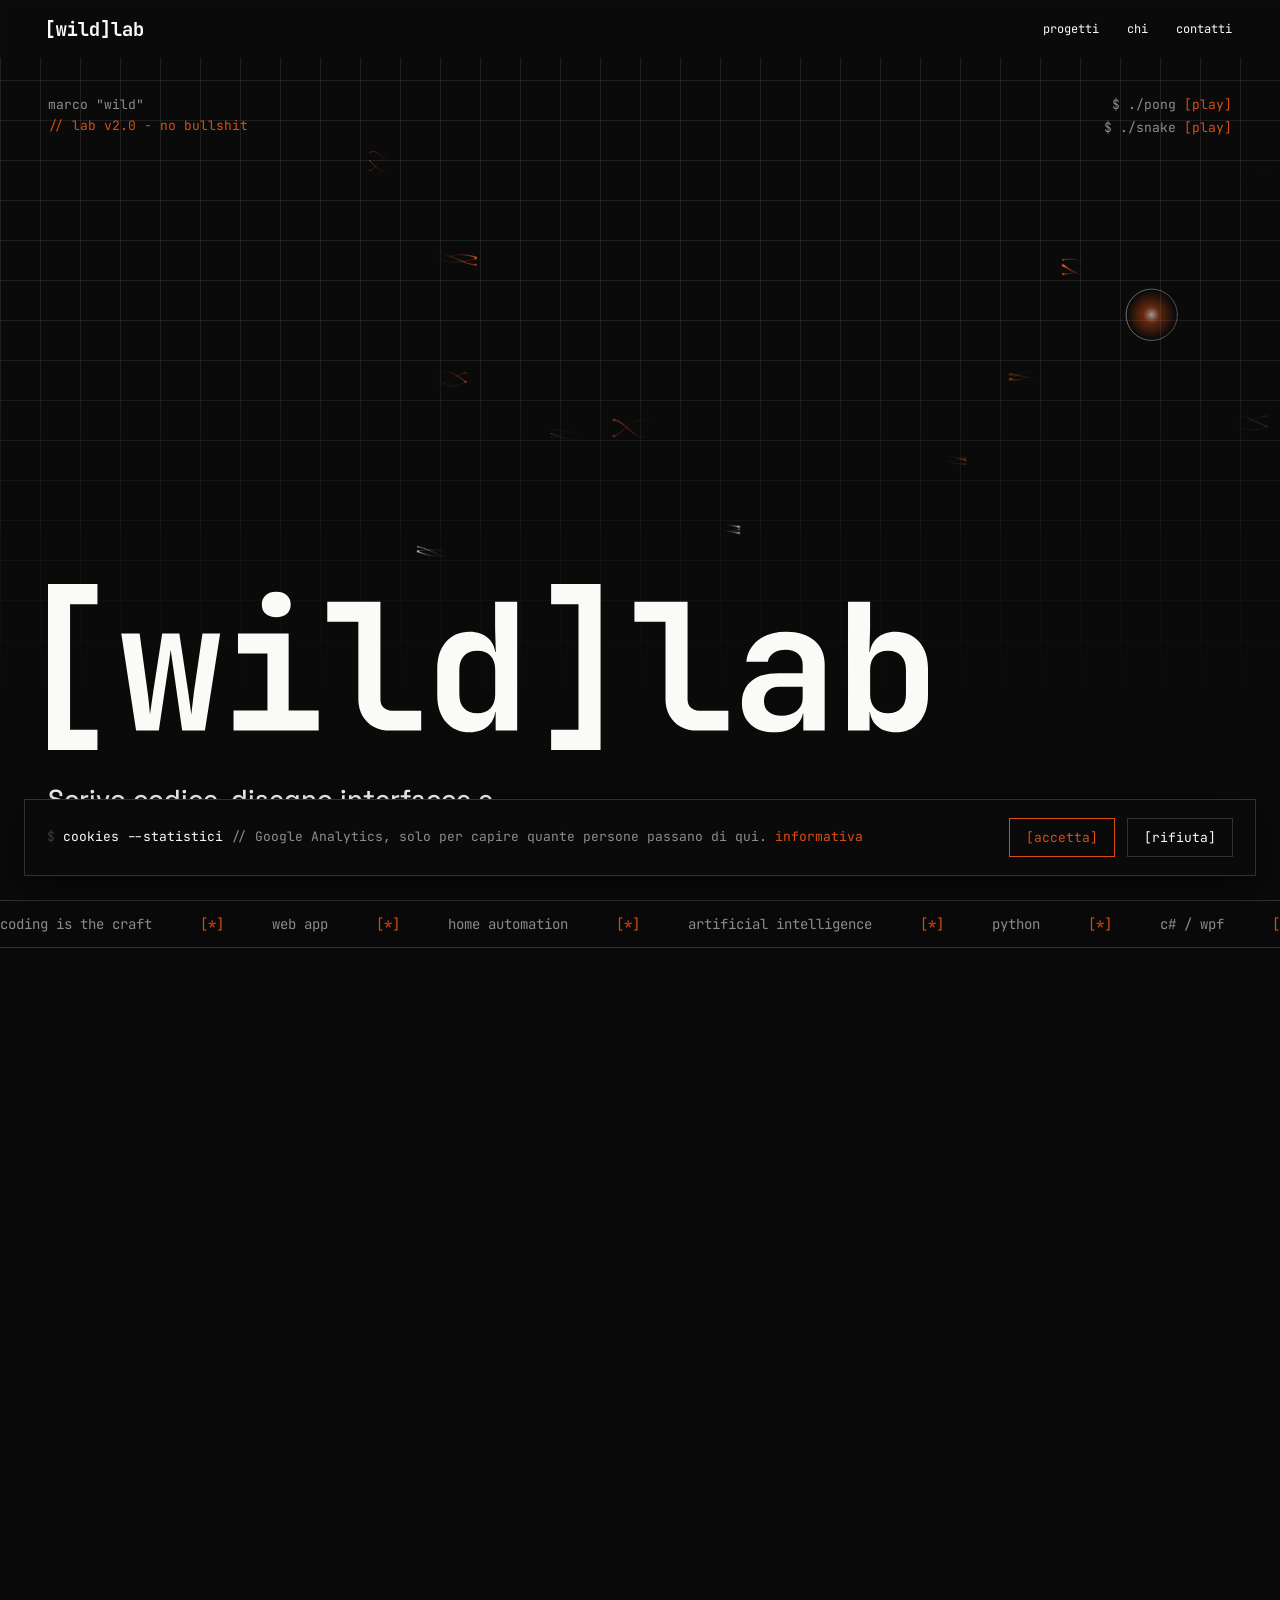
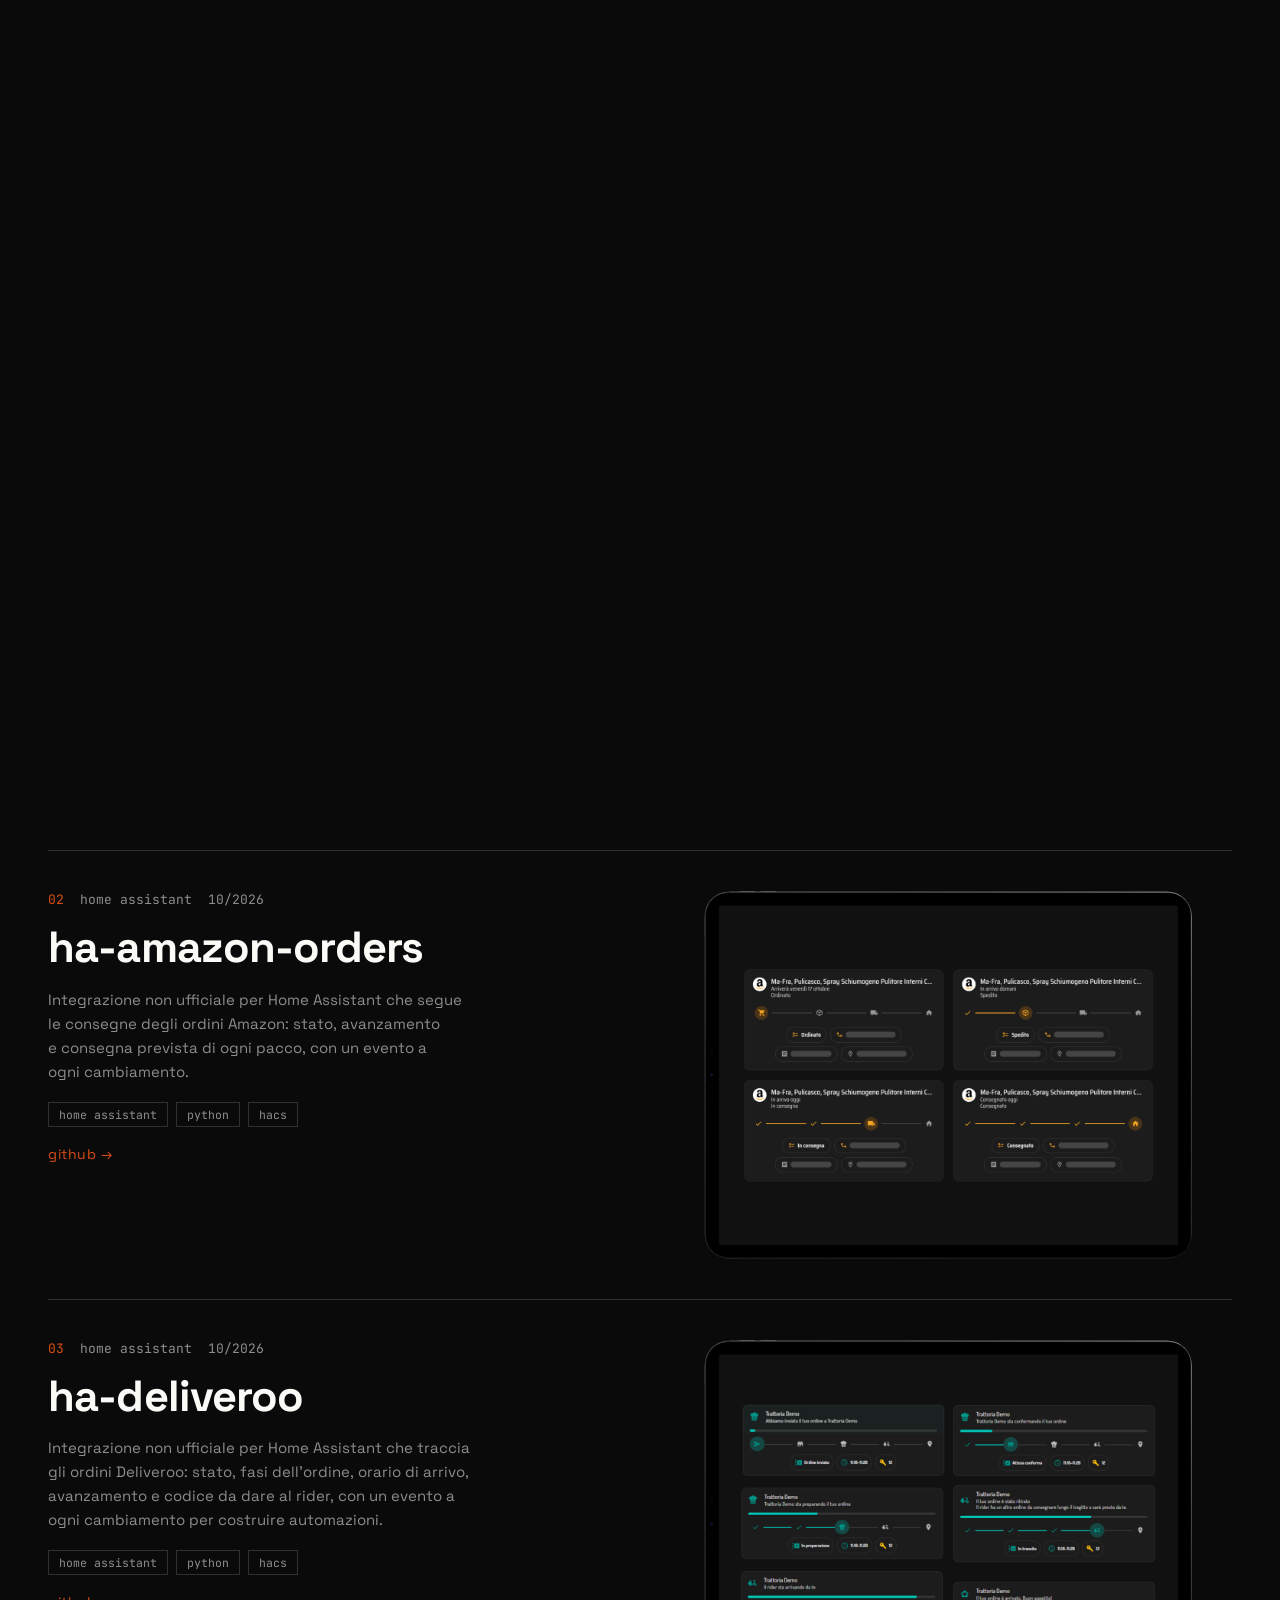
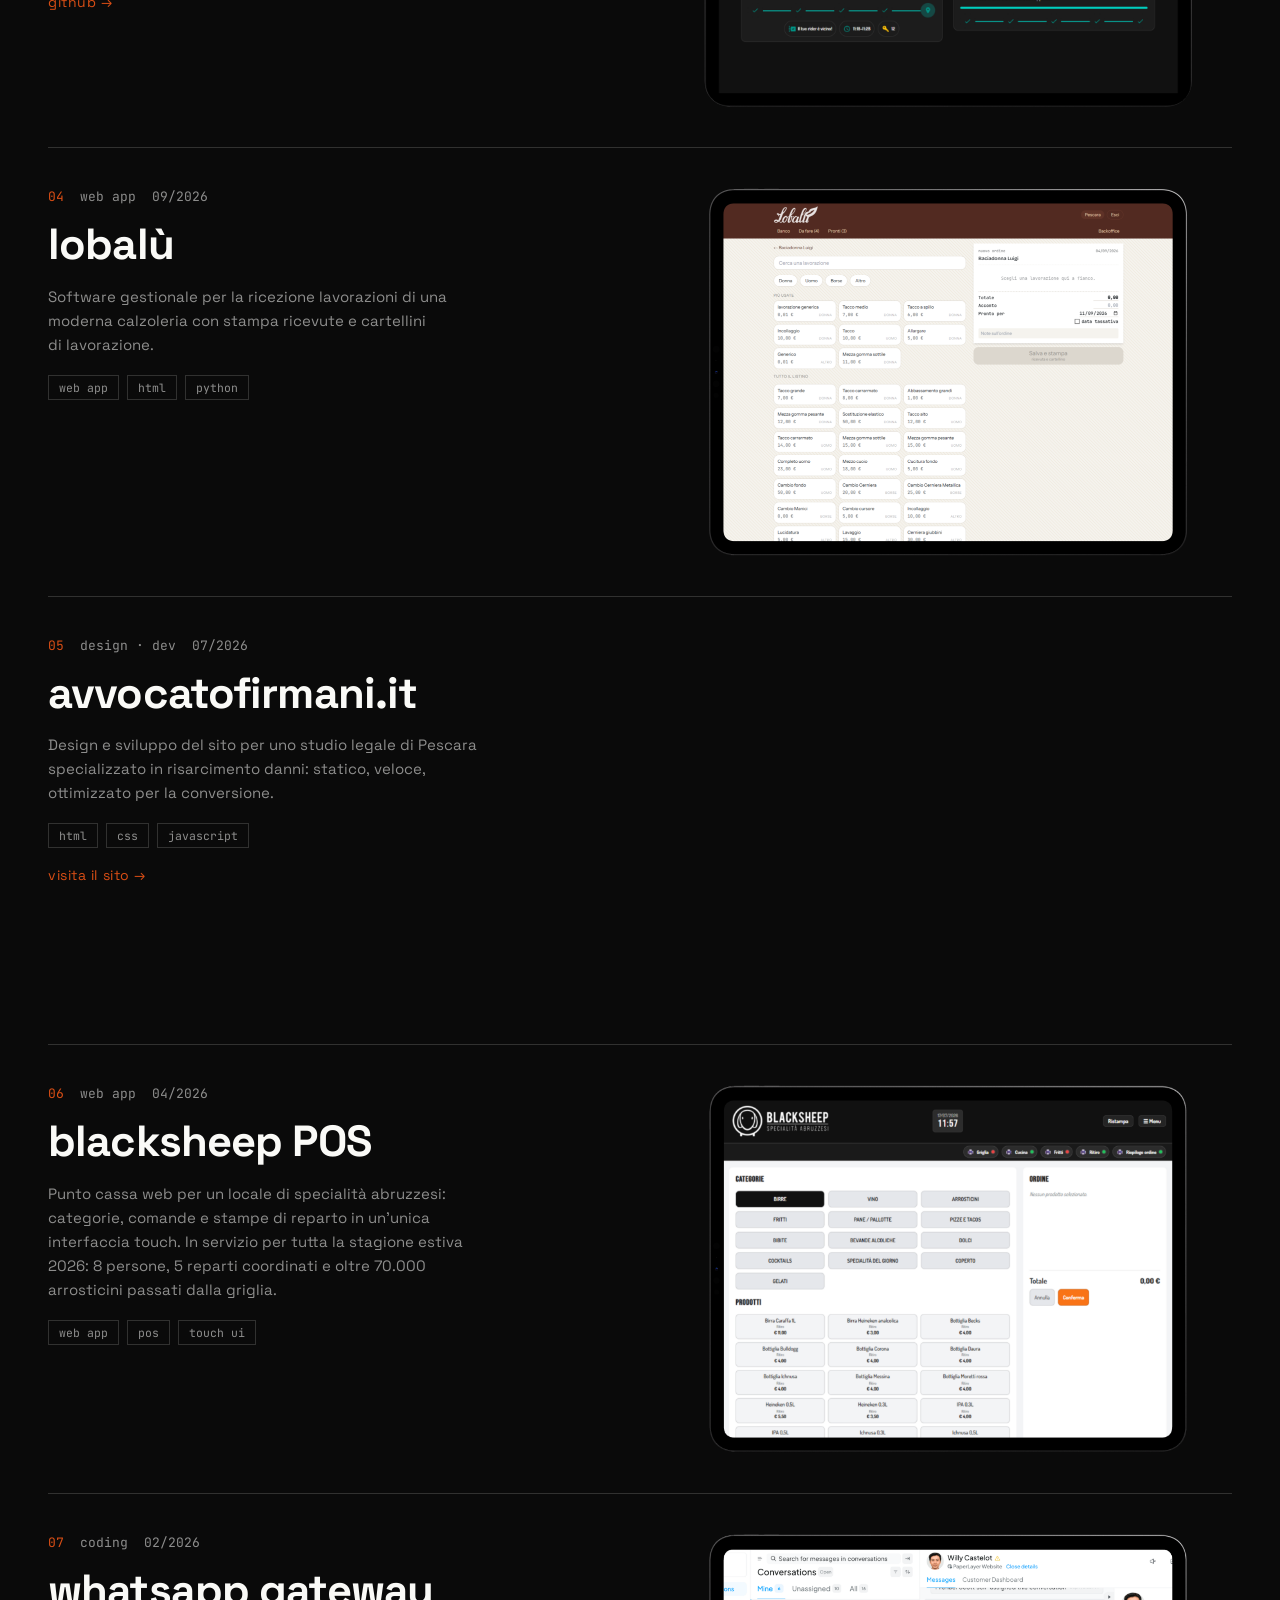
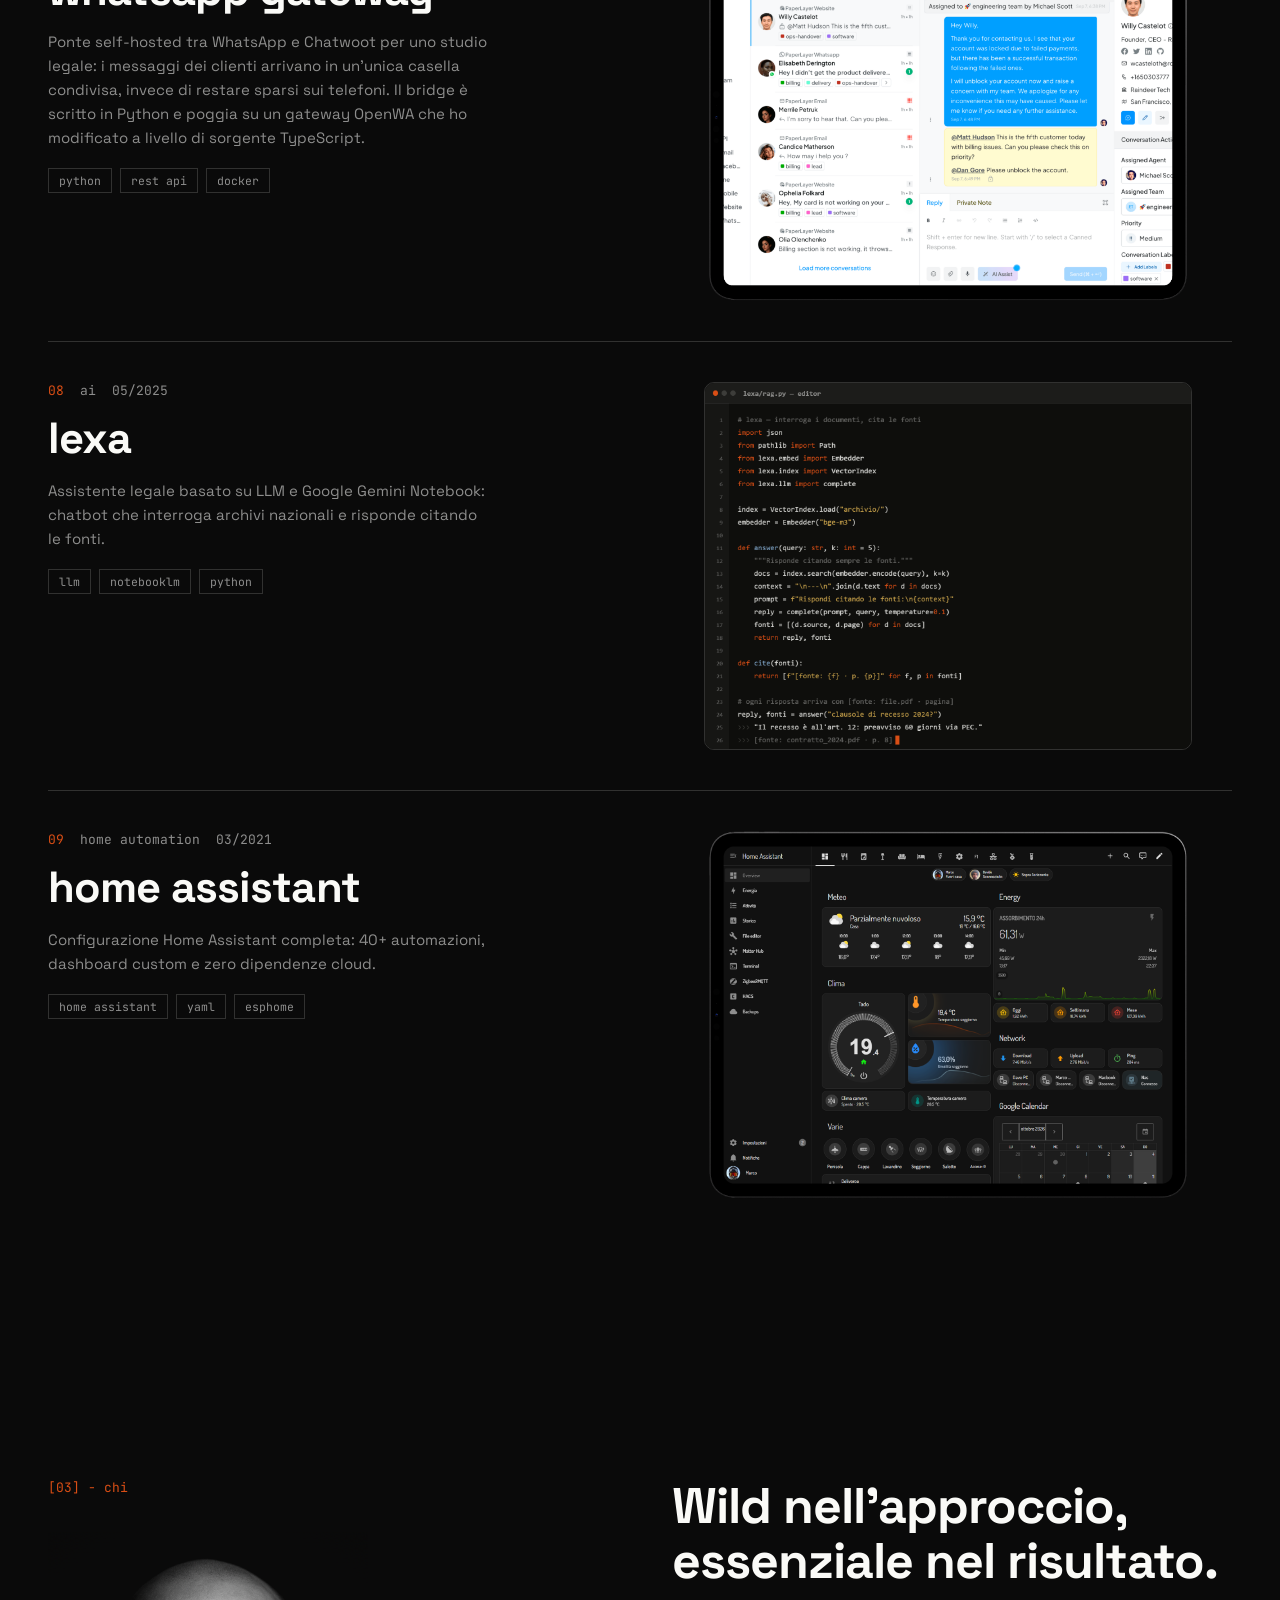
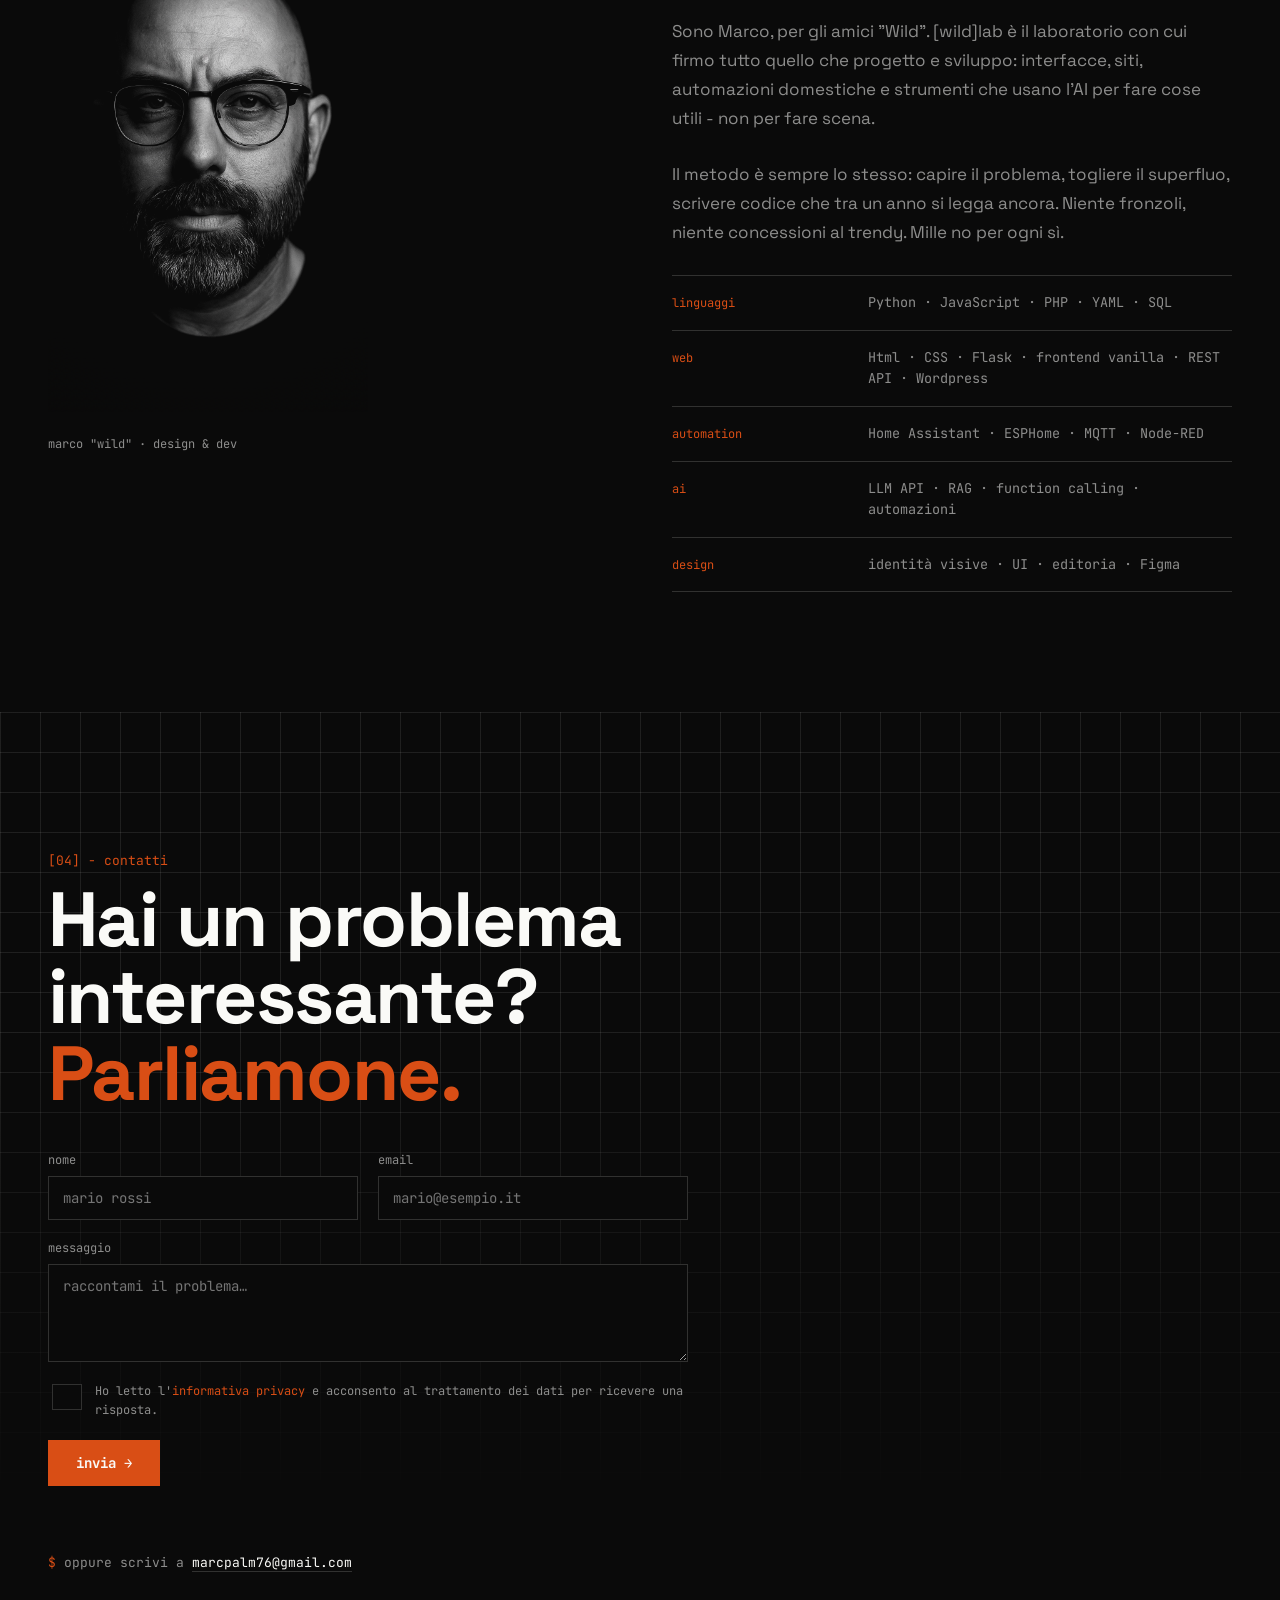
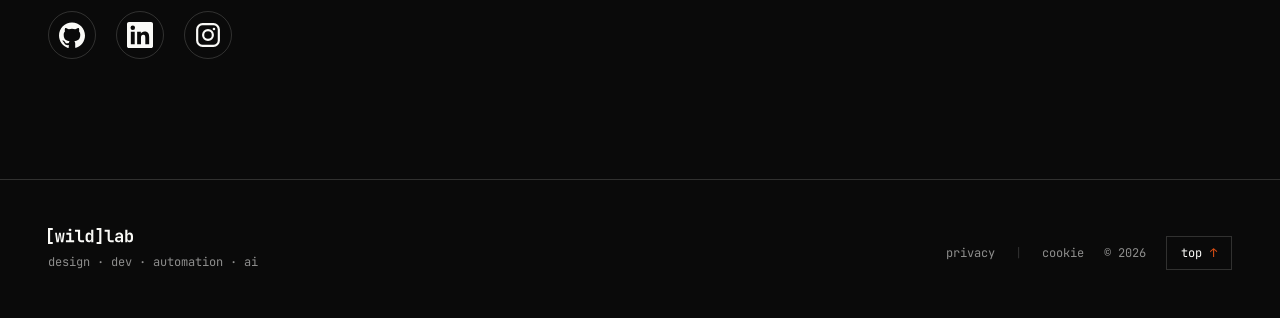
==== commit 53fe2242: "Add real-world numbers to blacksheep POS Co-Authored-By: Claude Opus 5.5 <noreply@anthropic.com>" ====
--- a/index.html
+++ b/index.html
@@ -231,7 +231,7 @@
       <div class="progetto-info">
         <div class="progetto-meta"><span class="num">06</span><span>web app</span><span>04/2026</span></div>
         <h3>blacksheep POS</h3>
-        <p>Punto cassa web per un locale di specialità abruzzesi: categorie, comande e stampe di reparto in un'unica interfaccia touch.</p>
+        <p>Punto cassa web per un locale di specialità abruzzesi: categorie, comande e stampe di reparto in un'unica interfaccia touch. In servizio per tutta la stagione estiva 2026: 8 persone, 5 reparti coordinati e oltre 70.000 arrosticini passati dalla griglia.</p>
         <div class="progetto-tags"><span>web app</span><span>pos</span><span>touch ui</span></div>
       </div>
       <div class="mockup-ipad"><img src="assets/blacksheep-pos.webp" width="1518" height="1142" loading="lazy" decoding="async" alt="Blacksheep POS su iPad"></div>
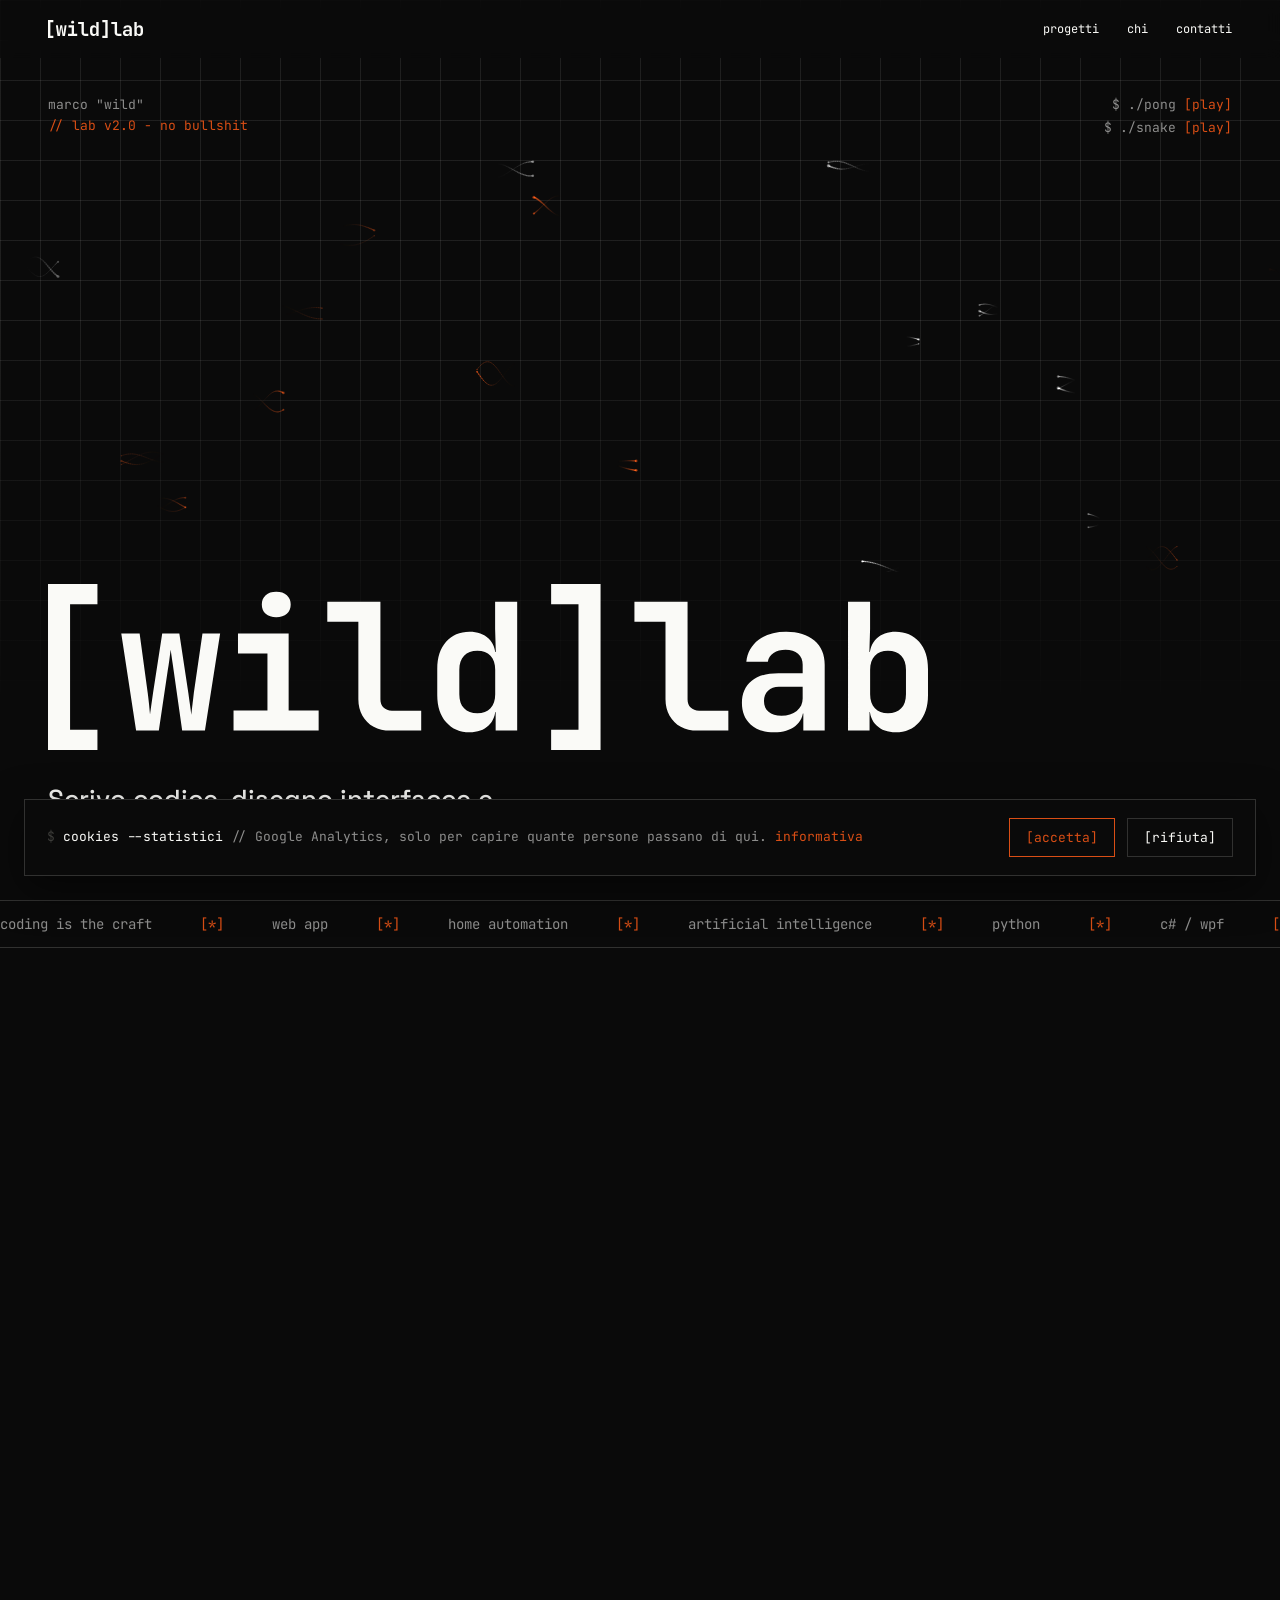
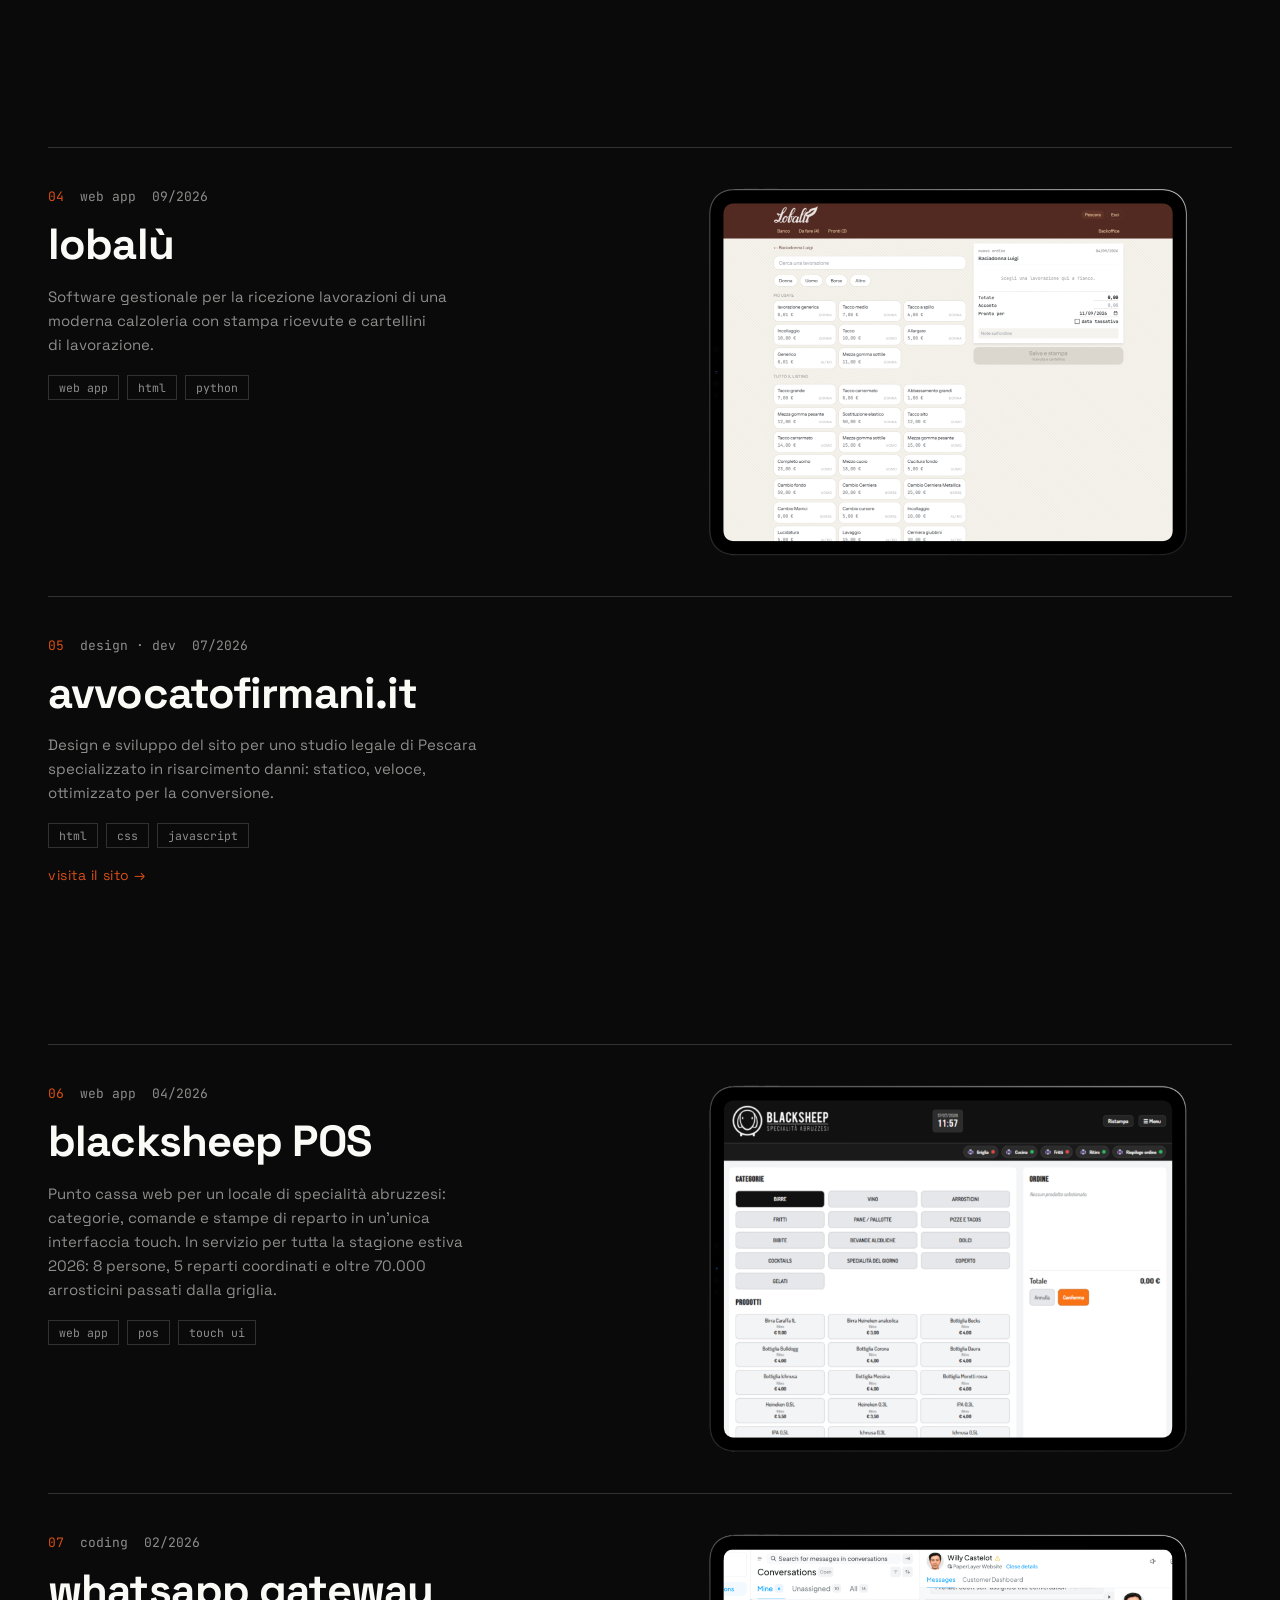
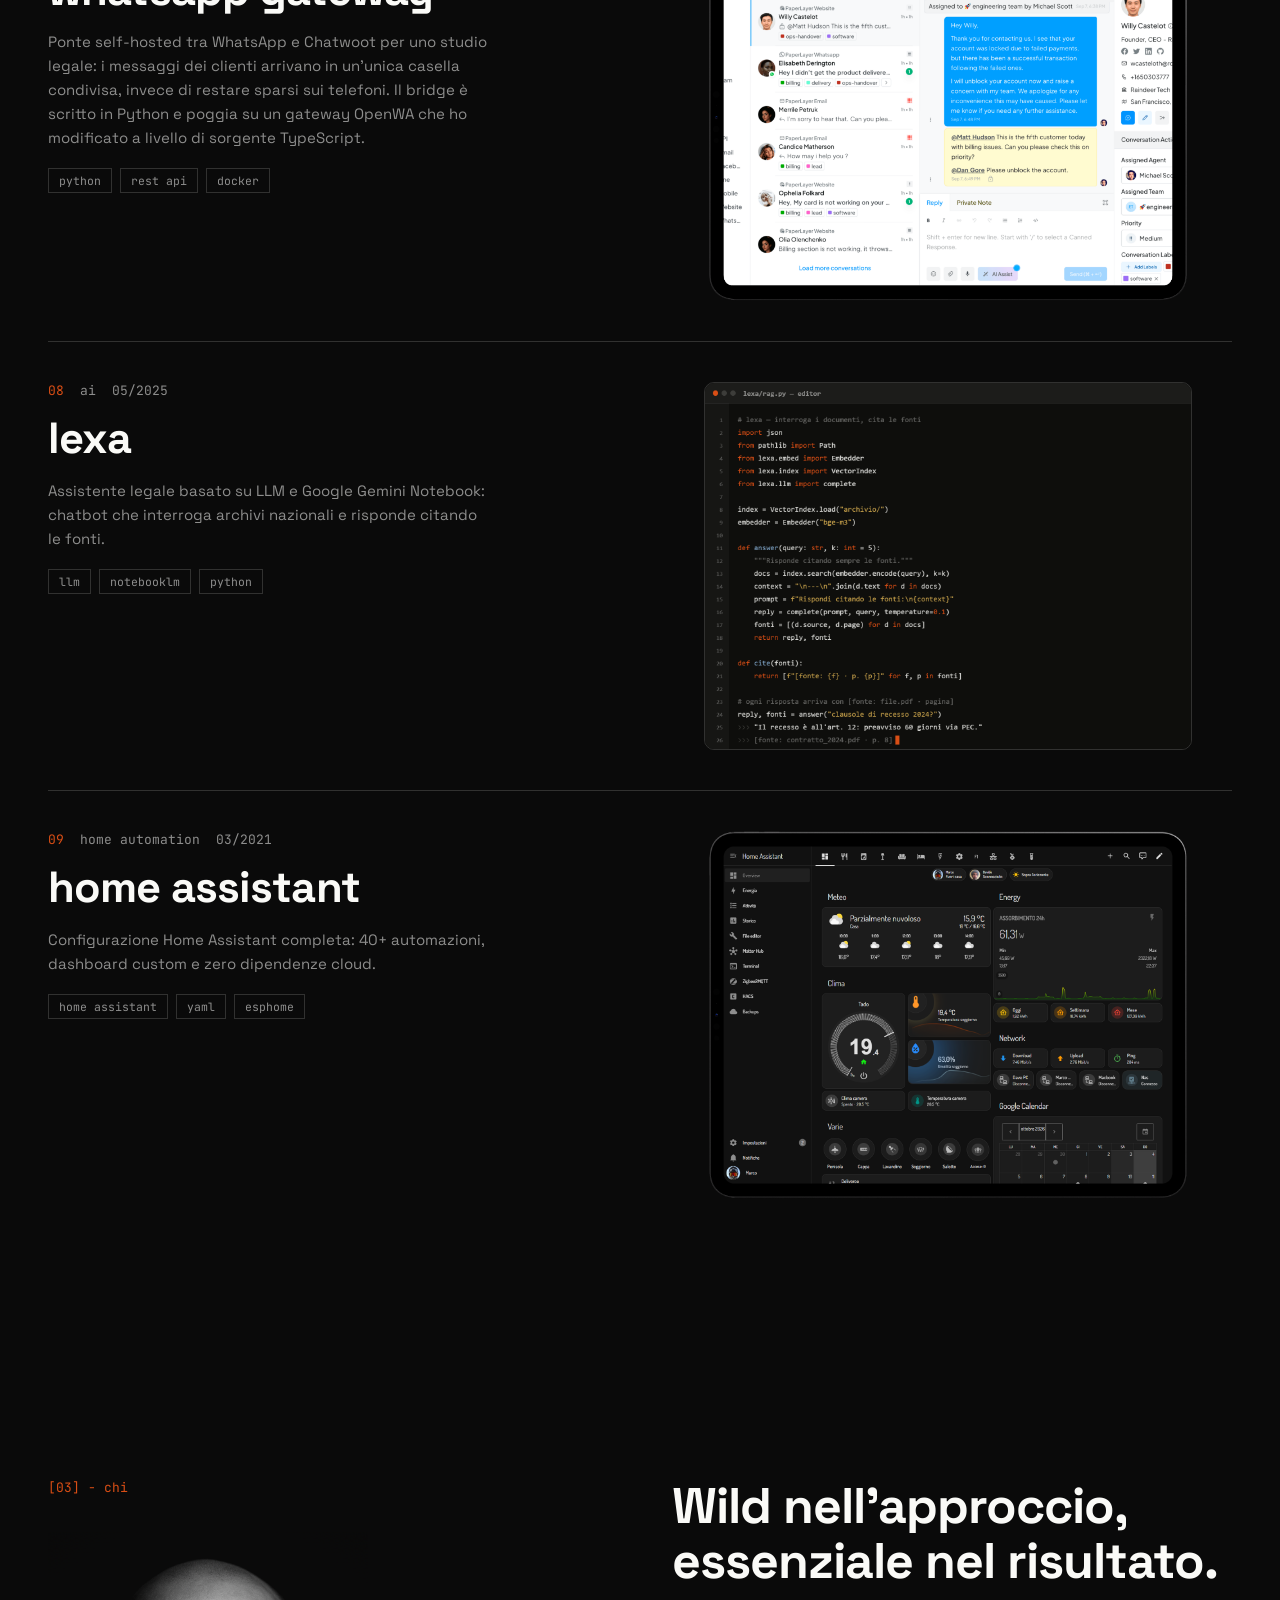
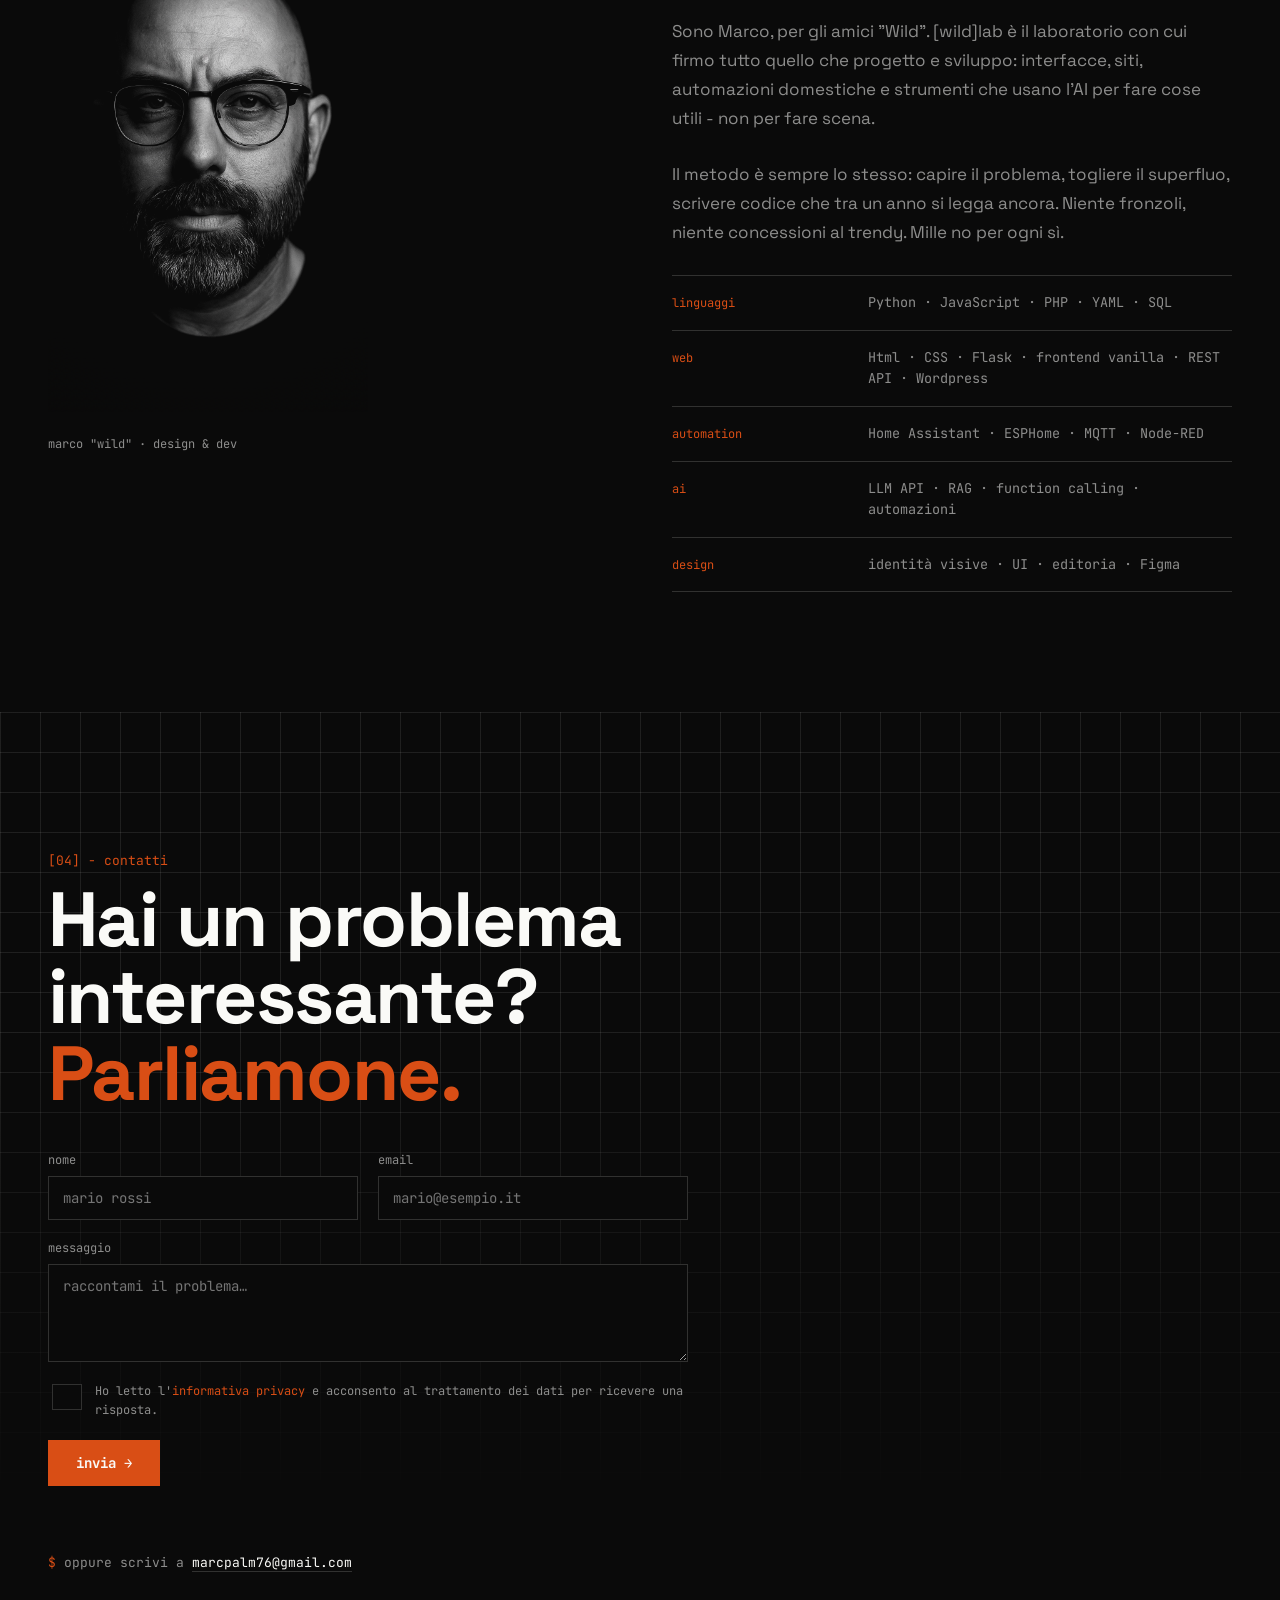
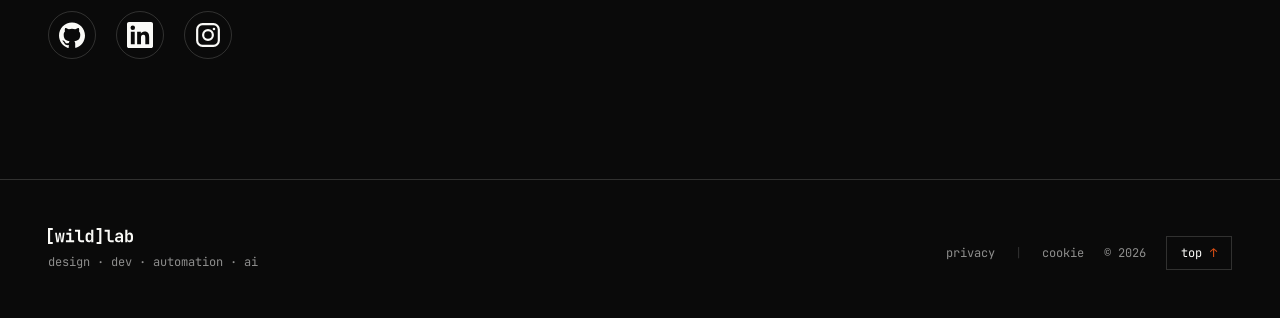
==== commit 33c5d380: "Link lemonize repo now that it is public Co-Authored-By: Claude Opus 5.5 <noreply@anthropic.com>" ====
--- a/index.html
+++ b/index.html
@@ -180,6 +180,7 @@
         <h3>lemonize</h3>
         <p>Convertitore ed editor di file per Windows: trascini un file, tieni premuto Shift, Alt o Ctrl e una ruota di scelte si apre attorno al puntatore per convertire, comprimere, modificare o condividere. Tutto gira in locale.</p>
         <div class="progetto-tags"><span>c#</span><span>wpf</span><span>ffmpeg</span></div>
+        <a class="progetto-link" href="https://github.com/LordHenry76/lemonize" target="_blank" rel="noopener">github →</a>
       </div>
       <div class="mockup-ipad"><img src="assets/lemonize.webp" width="2552" height="1920" loading="lazy" decoding="async" alt="Lemonize: finestra principale, ruota di conversione ed editor"></div>
     </article>
